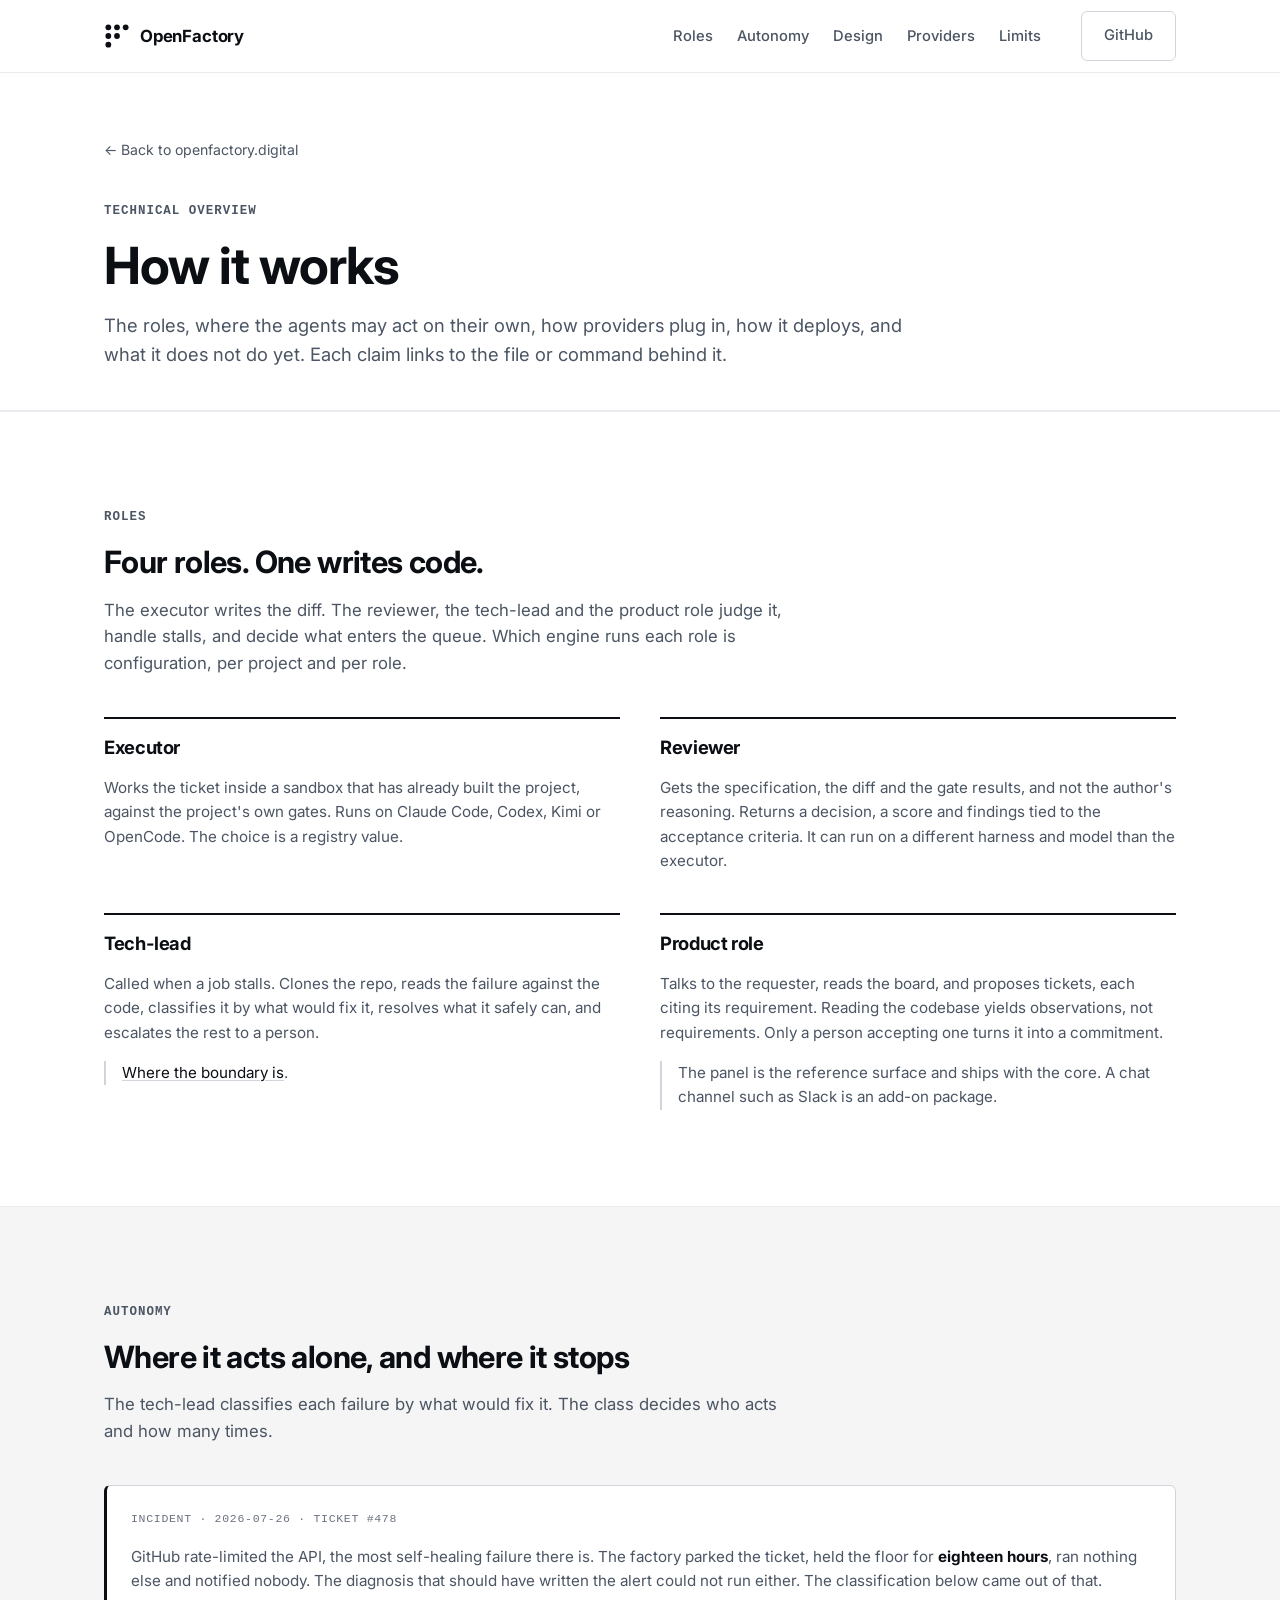
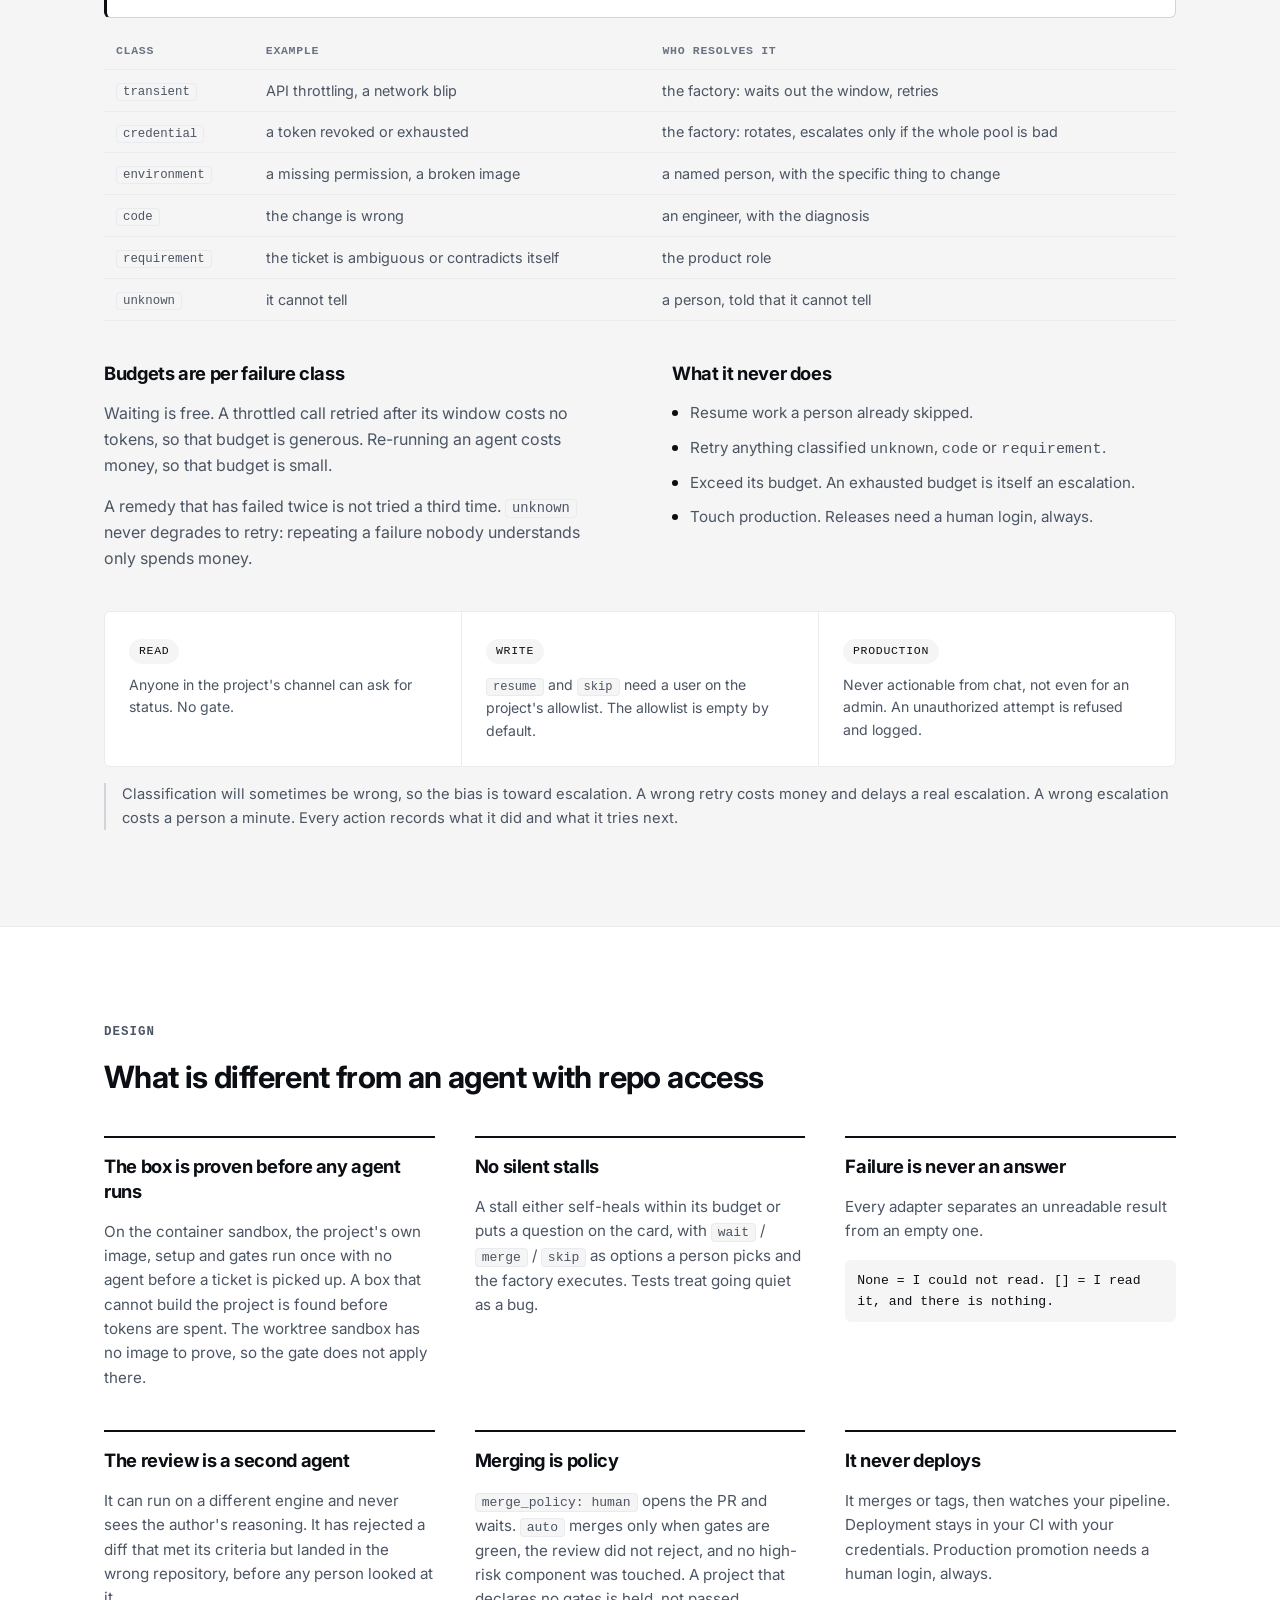
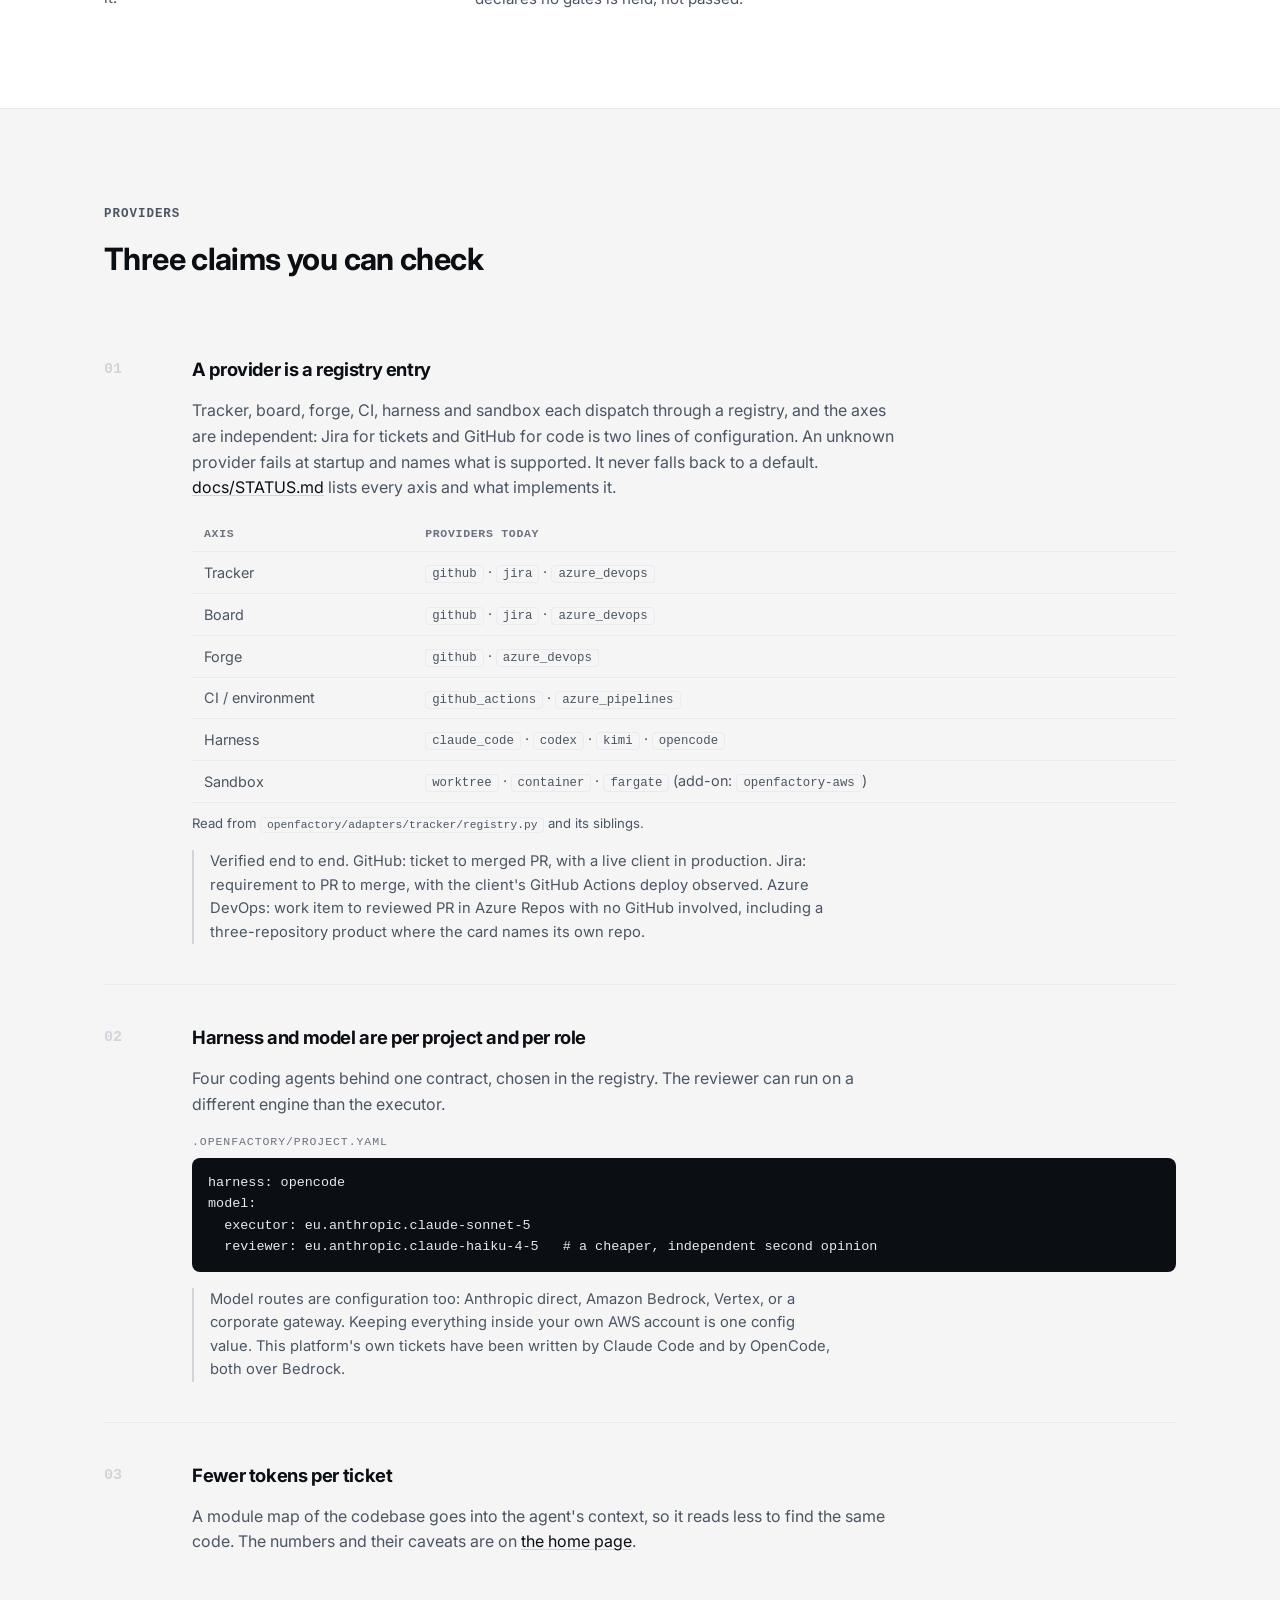
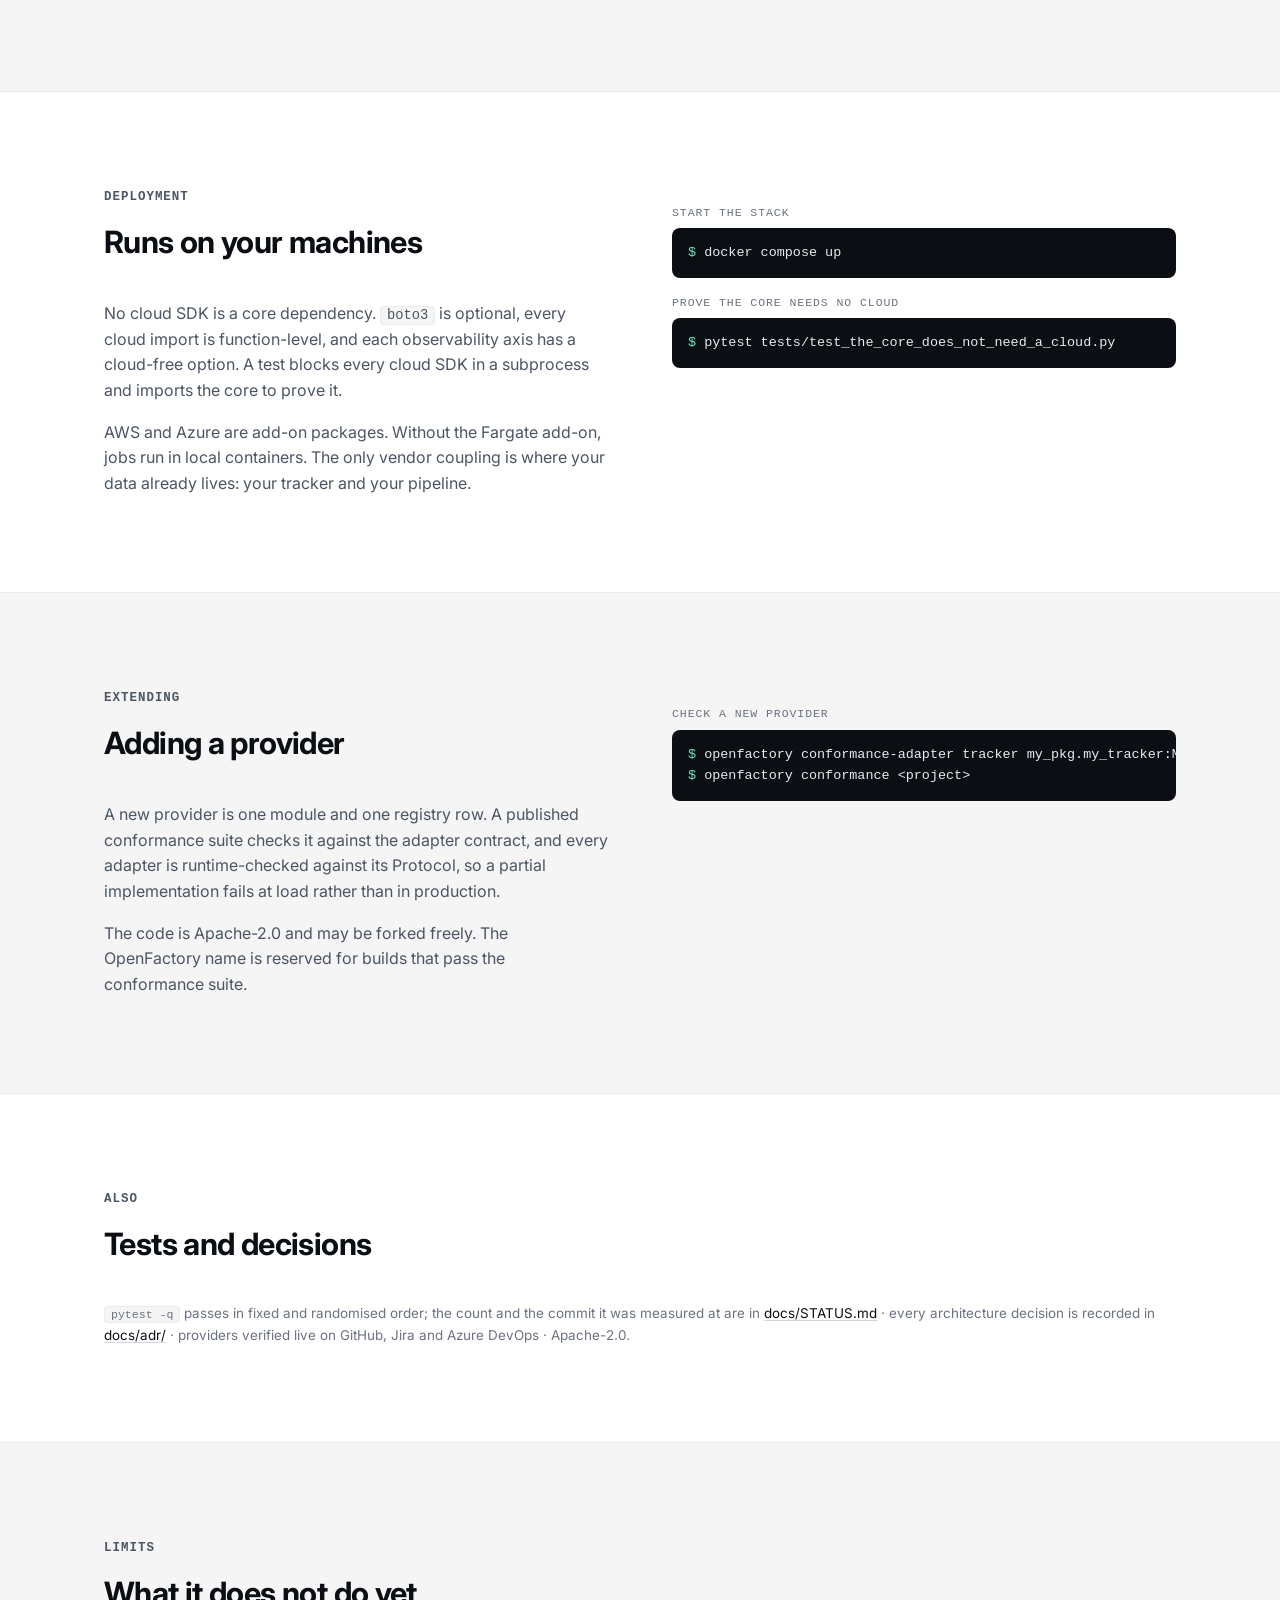
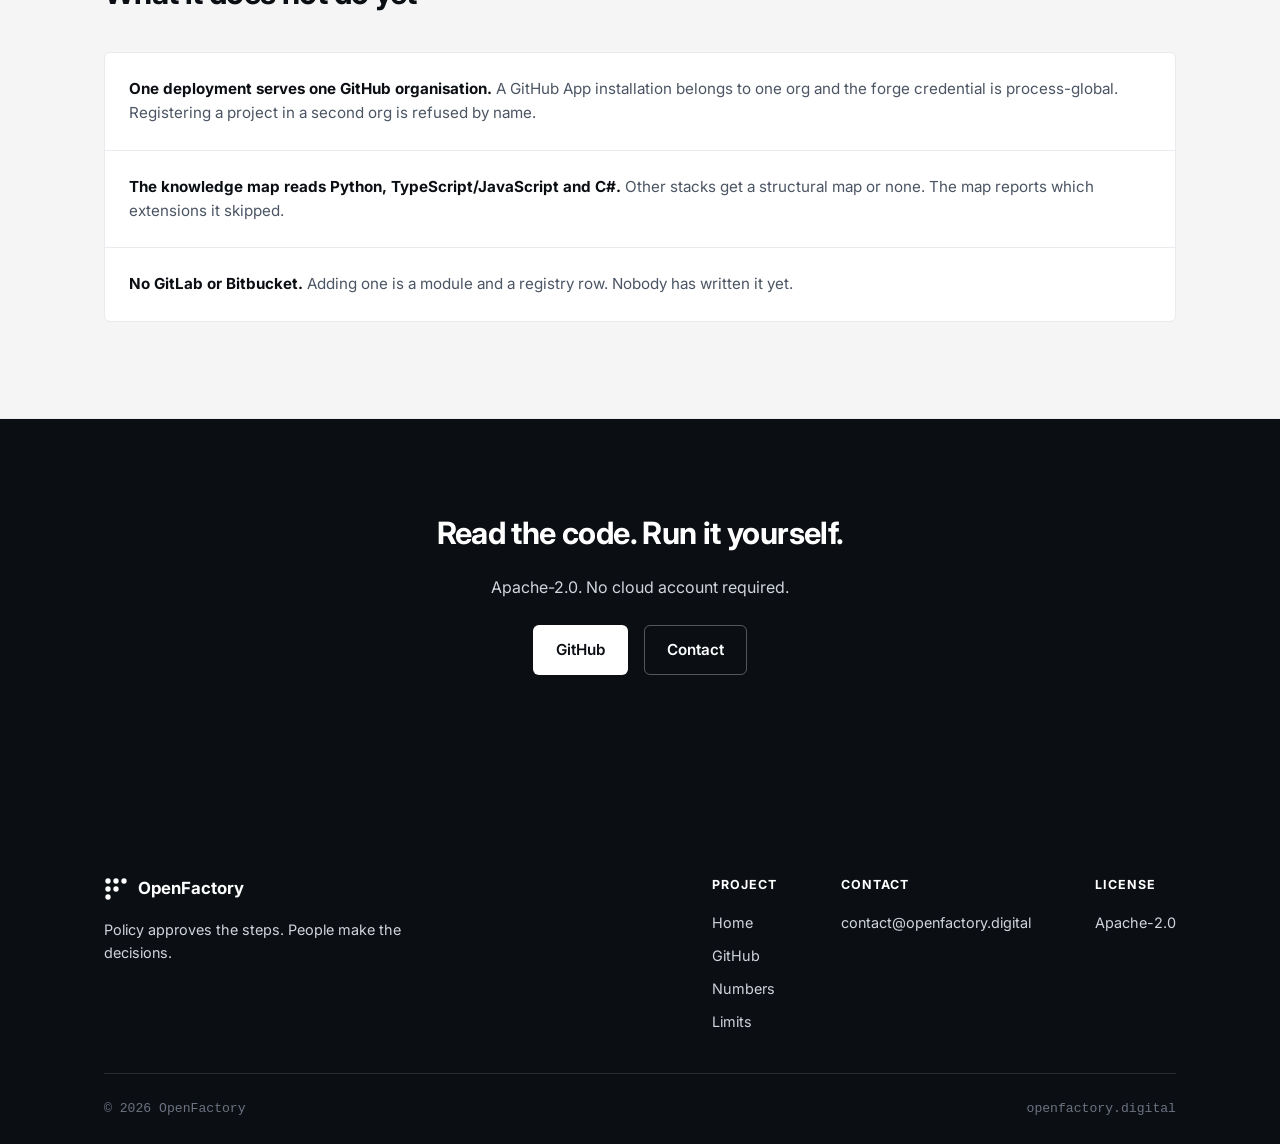
==== how-it-works.html @ 74fb3c4c "Cut the site copy to the point Both pages keep their structure, claims, sources and diagrams, and lo" ====
<!DOCTYPE html>
<html lang="en">
<head>
  <meta charset="UTF-8">
  <meta name="viewport" content="width=device-width, initial-scale=1.0">
  <title>How OpenFactory works</title>
  <meta name="description" content="The roles, where the agents may act on their own, how providers plug in, how it deploys, and what it does not do yet. Each claim links to the file or command behind it.">
  <meta name="theme-color" content="#0B0F14">

  <link rel="icon" type="image/png" sizes="32x32" href="/assets/favicons/favicon-32.png">
  <link rel="icon" type="image/png" sizes="16x16" href="/assets/favicons/favicon-16.png">
  <link rel="apple-touch-icon" href="/assets/favicons/app-icon-512.png">

  <meta property="og:type" content="website">
  <meta property="og:title" content="How OpenFactory works">
  <meta property="og:description" content="The roles, where the agents may act on their own, how providers plug in, how it deploys, and what it does not do yet.">
  <meta property="og:image" content="/assets/logos/logo-horizontal.png">
  <meta property="og:url" content="https://openfactory.digital/how-it-works.html">
  <meta name="twitter:card" content="summary_large_image">

  <link rel="preconnect" href="https://fonts.googleapis.com">
  <link rel="preconnect" href="https://fonts.gstatic.com" crossorigin>
  <link href="https://fonts.googleapis.com/css2?family=Inter:wght@400;500;600;700&display=swap" rel="stylesheet">

  <link rel="stylesheet" href="/assets/css/style.css">
</head>
<body>

  <header class="site-header">
    <div class="container">
      <a href="/index.html" class="brand">
        <img src="/assets/logos/icon.svg" alt="" width="26" height="26">
        <span>OpenFactory</span>
      </a>
      <button class="nav-toggle" id="navToggle" type="button" aria-label="Toggle menu" aria-expanded="false" aria-controls="siteNav">
        <span class="nav-toggle-bar"></span>
        <span class="nav-toggle-bar"></span>
        <span class="nav-toggle-bar"></span>
      </button>
      <nav class="site-nav" id="siteNav">
        <div class="nav-links">
          <ul>
            <li><a href="#roles">Roles</a></li>
            <li><a href="#autonomy">Autonomy</a></li>
            <li><a href="#different">Design</a></li>
            <li><a href="#proof">Providers</a></li>
            <li><a href="#limits">Limits</a></li>
          </ul>
        </div>
        <div class="nav-cta">
          <a class="btn btn-secondary" href="https://github.com/Open-Factory-Digital/openfactory-core" target="_blank" rel="noopener">
            GitHub
          </a>
        </div>
      </nav>
    </div>
  </header>

  <main id="top">

    <!-- ============ INTRO ============ -->
    <section class="tech-hero">
      <div class="container">
        <a href="/index.html" class="back-link">← Back to openfactory.digital</a>
        <span class="eyebrow">Technical overview</span>
        <h1>How it works</h1>
        <p class="lede">
          The roles, where the agents may act on their own, how providers plug in, how it
          deploys, and what it does not do yet. Each claim links to the file or command behind
          it.
        </p>
      </div>
    </section>

    <!-- ============ ROLES ============ -->
    <section id="roles">
      <div class="container">
        <div class="section-head">
          <span class="eyebrow">Roles</span>
          <h2>Four roles. One writes code.</h2>
          <p>
            The executor writes the diff. The reviewer, the tech-lead and the product role judge
            it, handle stalls, and decide what enters the queue. Which engine runs each role is
            configuration, per project and per role.
          </p>
        </div>

        <div class="roles-grid">
          <div class="role-card">
            <h3>Executor</h3>
            <p>
              Works the ticket inside a sandbox that has already built the project, against the
              project's own gates. Runs on Claude Code, Codex, Kimi or OpenCode. The choice is a
              registry value.
            </p>
          </div>

          <div class="role-card">
            <h3>Reviewer</h3>
            <p>
              Gets the specification, the diff and the gate results, and not the author's
              reasoning. Returns a decision, a score and findings tied to the acceptance
              criteria. It can run on a different harness and model than the executor.
            </p>
          </div>

          <div class="role-card">
            <h3>Tech-lead</h3>
            <p>
              Called when a job stalls. Clones the repo, reads the failure against the code,
              classifies it by what would fix it, resolves what it safely can, and escalates the
              rest to a person.
            </p>
            <p class="claim-note">
              <a href="#autonomy">Where the boundary is</a>.
            </p>
          </div>

          <div class="role-card">
            <h3>Product role</h3>
            <p>
              Talks to the requester, reads the board, and proposes tickets, each citing its
              requirement. Reading the codebase yields observations, not requirements. Only a
              person accepting one turns it into a commitment.
            </p>
            <!-- SOURCE (openfactory-core, public tree):
                 · adapters/channel/registry.py:21 — DEFAULT_KIND = "panel"
                 · adapters/channel/registry.py:41-43 — CHANNELS holds that one row
                 · docs/STATUS.md:85 — the panel is the reference surface (ADR-0038); Slack is
                   the openfactory-slack add-on
                 · docs/reference/product-role.md:4 — the panel surface at /product/<name> -->
            <p class="claim-note">
              The panel is the reference surface and ships with the core. A chat channel such as
              Slack is an add-on package.
            </p>
          </div>
        </div>
      </div>
    </section>

    <!-- ============ AUTONOMY ============ -->
    <section id="autonomy" class="section-muted">
      <div class="container">
        <div class="section-head">
          <span class="eyebrow">Autonomy</span>
          <h2>Where it acts alone, and where it stops</h2>
          <p>
            The tech-lead classifies each failure by what would fix it. The class decides who
            acts and how many times.
          </p>
        </div>

        <div class="incident-box">
          <span class="incident-tag">Incident · 2026-07-26 · ticket #478</span>
          <p>
            GitHub rate-limited the API, the most self-healing failure there is. The factory
            parked the ticket, held the floor for <strong>eighteen hours</strong>, ran nothing
            else and notified nobody. The diagnosis that should have written the alert could not
            run either. The classification below came out of that.
          </p>
        </div>

        <div class="table-scroll">
          <table class="autonomy-table">
            <thead><tr><th>Class</th><th>Example</th><th>Who resolves it</th></tr></thead>
            <tbody>
              <tr><td><code>transient</code></td><td>API throttling, a network blip</td><td>the factory: waits out the window, retries</td></tr>
              <tr><td><code>credential</code></td><td>a token revoked or exhausted</td><td>the factory: rotates, escalates only if the whole pool is bad</td></tr>
              <tr><td><code>environment</code></td><td>a missing permission, a broken image</td><td>a named person, with the specific thing to change</td></tr>
              <tr><td><code>code</code></td><td>the change is wrong</td><td>an engineer, with the diagnosis</td></tr>
              <tr><td><code>requirement</code></td><td>the ticket is ambiguous or contradicts itself</td><td>the product role</td></tr>
              <tr><td><code>unknown</code></td><td>it cannot tell</td><td>a person, told that it cannot tell</td></tr>
            </tbody>
          </table>
        </div>

        <div class="two-col autonomy-cols">
          <div>
            <h3>Budgets are per failure class</h3>
            <p>
              Waiting is free. A throttled call retried after its window costs no tokens, so
              that budget is generous. Re-running an agent costs money, so that budget is small.
            </p>
            <p>
              A remedy that has failed twice is not tried a third time. <code>unknown</code>
              never degrades to retry: repeating a failure nobody understands only spends money.
            </p>
          </div>
          <div>
            <h3>What it never does</h3>
            <ul class="never-list">
              <li>Resume work a person already skipped.</li>
              <li>Retry anything classified <code>unknown</code>, <code>code</code> or <code>requirement</code>.</li>
              <li>Exceed its budget. An exhausted budget is itself an escalation.</li>
              <li>Touch production. Releases need a human login, always.</li>
            </ul>
          </div>
        </div>

        <div class="auth-strip">
          <div class="auth-step">
            <span class="auth-step-tag">read</span>
            <p>Anyone in the project's channel can ask for status. No gate.</p>
          </div>
          <div class="auth-step">
            <span class="auth-step-tag">write</span>
            <p><code>resume</code> and <code>skip</code> need a user on the project's allowlist. The allowlist is empty by default.</p>
          </div>
          <div class="auth-step">
            <span class="auth-step-tag">production</span>
            <p>Never actionable from chat, not even for an admin. An unauthorized attempt is refused and logged.</p>
          </div>
        </div>

        <p class="claim-note">
          Classification will sometimes be wrong, so the bias is toward escalation. A wrong
          retry costs money and delays a real escalation. A wrong escalation costs a person a
          minute. Every action records what it did and what it tries next.
        </p>
      </div>
    </section>

    <!-- ============ DESIGN ============ -->
    <section id="different">
      <div class="container">
        <div class="section-head">
          <span class="eyebrow">Design</span>
          <h2>What is different from an agent with repo access</h2>
        </div>

        <div class="feature-grid">
          <div class="feature">
            <h3>The box is proven before any agent runs</h3>
            <!-- SOURCE: the pickup gate is container-only.
                 · openfactory/box_prove.py:999-1000 — gate_reason returns None when
                   box_traits(sandbox).honours_image is false
                 · openfactory/box_prove.py:980-983 — a worktree box has no image and no toolbox
                 · docs/STATUS.md:168 — `openfactory box prove` gates pickup on the container box -->
            <p>
              On the container sandbox, the project's own image, setup and gates run once with no
              agent before a ticket is picked up. A box that cannot build the project is found
              before tokens are spent. The worktree sandbox has no image to prove, so the gate
              does not apply there.
            </p>
          </div>

          <div class="feature">
            <h3>No silent stalls</h3>
            <p>
              A stall either self-heals within its budget or puts a question on the card, with
              <code>wait</code> / <code>merge</code> / <code>skip</code> as options a person picks
              and the factory executes. Tests treat going quiet as a bug.
            </p>
          </div>

          <div class="feature">
            <h3>Failure is never an answer</h3>
            <p>Every adapter separates an unreadable result from an empty one.</p>
            <span class="quote">None = I could not read. [] = I read it, and there is nothing.</span>
          </div>

          <div class="feature">
            <h3>The review is a second agent</h3>
            <p>
              It can run on a different engine and never sees the author's reasoning. It has
              rejected a diff that met its criteria but landed in the wrong repository, before
              any person looked at it.
            </p>
          </div>

          <div class="feature">
            <h3>Merging is policy</h3>
            <p>
              <code>merge_policy: human</code> opens the PR and waits. <code>auto</code> merges
              only when gates are green, the review did not reject, and no high-risk component
              was touched. A project that declares no gates is held, not passed.
            </p>
          </div>

          <div class="feature">
            <h3>It never deploys</h3>
            <p>
              It merges or tags, then watches your pipeline. Deployment stays in your CI with your
              credentials. Production promotion needs a human login, always.
            </p>
          </div>
        </div>
      </div>
    </section>

    <!-- ============ PROVIDERS: three checkable claims ============ -->
    <section id="proof" class="section-muted">
      <div class="container">
        <div class="section-head">
          <span class="eyebrow">Providers</span>
          <h2>Three claims you can check</h2>
        </div>

        <!-- No axis count is typed here. openfactory/plugins.py:63-69 (AXES) is the count today
             and docs/STATUS.md:77-87 publishes the table. Link, do not copy. -->
        <div class="claim">
          <span class="claim-index">01</span>
          <div>
            <h3>A provider is a registry entry</h3>
            <p>
              Tracker, board, forge, CI, harness and sandbox each dispatch through a registry, and
              the axes are independent: Jira for tickets and GitHub for code is two lines of
              configuration. An unknown provider fails at startup and names what is supported. It
              never falls back to a default.
              <a href="https://github.com/Open-Factory-Digital/openfactory-core/blob/main/docs/STATUS.md" target="_blank" rel="noopener">docs/STATUS.md</a>
              lists every axis and what implements it.
            </p>
            <div class="table-scroll">
              <table>
                <thead><tr><th>Axis</th><th>Providers today</th></tr></thead>
                <tbody>
                  <tr><td>Tracker</td><td><code>github</code> · <code>jira</code> · <code>azure_devops</code></td></tr>
                  <tr><td>Board</td><td><code>github</code> · <code>jira</code> · <code>azure_devops</code></td></tr>
                  <tr><td>Forge</td><td><code>github</code> · <code>azure_devops</code></td></tr>
                  <tr><td>CI / environment</td><td><code>github_actions</code> · <code>azure_pipelines</code></td></tr>
                  <tr><td>Harness</td><td><code>claude_code</code> · <code>codex</code> · <code>kimi</code> · <code>opencode</code></td></tr>
                  <!-- `fargate` is described by the core and run by an add-on:
                       · docs/STATUS.md:84
                       · openfactory/plugins.py:84 — SHIPS_IN maps box_runner.fargate to openfactory-aws
                       · adapters/sandbox/registry.py:45 -->
                  <tr><td>Sandbox</td><td><code>worktree</code> · <code>container</code> · <code>fargate</code> (add-on: <code>openfactory-aws</code>)</td></tr>
                </tbody>
              </table>
            </div>
            <p class="table-source">
              Read from <code>openfactory/adapters/tracker/registry.py</code> and its siblings.
            </p>
            <p class="claim-note">
              Verified end to end. GitHub: ticket to merged PR, with a live client in production.
              Jira: requirement to PR to merge, with the client's GitHub Actions deploy observed.
              Azure DevOps: work item to reviewed PR in Azure Repos with no GitHub involved,
              including a three-repository product where the card names its own repo.
            </p>
          </div>
        </div>

        <div class="claim">
          <span class="claim-index">02</span>
          <div>
            <h3>Harness and model are per project and per role</h3>
            <p>
              Four coding agents behind one contract, chosen in the registry. The reviewer can run
              on a different engine than the executor.
            </p>
            <div class="code-block">
              <span class="label">.openfactory/project.yaml</span>
              <pre>harness: opencode
model:
  executor: eu.anthropic.claude-sonnet-5
  reviewer: eu.anthropic.claude-haiku-4-5   # a cheaper, independent second opinion</pre>
            </div>
            <p class="claim-note">
              Model routes are configuration too: Anthropic direct, Amazon Bedrock, Vertex, or a
              corporate gateway. Keeping everything inside your own AWS account is one config
              value. This platform's own tickets have been written by Claude Code and by OpenCode,
              both over Bedrock.
            </p>
          </div>
        </div>

        <div class="claim">
          <span class="claim-index">03</span>
          <div>
            <h3>Fewer tokens per ticket</h3>
            <p>
              A module map of the codebase goes into the agent's context, so it reads less to find
              the same code. The numbers and their caveats are on
              <a href="/index.html#numbers">the home page</a>.
            </p>
          </div>
        </div>
      </div>
    </section>

    <!-- ============ DEPLOYMENT ============ -->
    <section id="runs-anywhere">
      <div class="container two-col">
        <div>
          <div class="section-head">
            <span class="eyebrow">Deployment</span>
            <h2>Runs on your machines</h2>
          </div>
          <p>
            No cloud SDK is a core dependency. <code>boto3</code> is optional, every cloud import
            is function-level, and each observability axis has a cloud-free option. A test blocks
            every cloud SDK in a subprocess and imports the core to prove it.
          </p>
          <p>
            AWS and Azure are add-on packages. Without the Fargate add-on, jobs run in local
            containers. The only vendor coupling is where your data already lives: your tracker
            and your pipeline.
          </p>
        </div>
        <div>
          <div class="code-block">
            <span class="label">Start the stack</span>
            <pre><span class="cmd">docker compose up</span></pre>
          </div>
          <div class="code-block">
            <span class="label">Prove the core needs no cloud</span>
            <pre><span class="cmd">pytest tests/test_the_core_does_not_need_a_cloud.py</span></pre>
          </div>
        </div>
      </div>
    </section>

    <!-- ============ EXTENDING ============ -->
    <section id="extending" class="section-muted">
      <div class="container two-col">
        <div>
          <div class="section-head">
            <span class="eyebrow">Extending</span>
            <h2>Adding a provider</h2>
          </div>
          <p>
            A new provider is one module and one registry row. A published conformance suite
            checks it against the adapter contract, and every adapter is runtime-checked against
            its Protocol, so a partial implementation fails at load rather than in production.
          </p>
          <p>
            The code is Apache-2.0 and may be forked freely. The OpenFactory name is reserved for
            builds that pass the conformance suite.
          </p>
        </div>
        <div>
          <div class="code-block">
            <span class="label">Check a new provider</span>
            <pre><span class="cmd">openfactory conformance-adapter tracker my_pkg.my_tracker:MyTracker</span>
<span class="cmd">openfactory conformance &lt;project&gt;</span></pre>
          </div>
        </div>
      </div>
    </section>

    <!-- ============ TESTS AND DECISIONS ============ -->
    <section id="receipts">
      <div class="container">
        <div class="section-head">
          <span class="eyebrow">Also</span>
          <h2>Tests and decisions</h2>
        </div>

        <!-- No number is typed here. The test count lives in docs/STATUS.md and the ADRs in
             docs/adr/. Link, do not copy. -->
        <p class="numbers-footnote">
          <code>pytest -q</code> passes in fixed and randomised order; the count and the commit it
          was measured at are in
          <a href="https://github.com/Open-Factory-Digital/openfactory-core/blob/main/docs/STATUS.md" target="_blank" rel="noopener">docs/STATUS.md</a> ·
          every architecture decision is recorded in
          <a href="https://github.com/Open-Factory-Digital/openfactory-core/tree/main/docs/adr" target="_blank" rel="noopener">docs/adr/</a> ·
          providers verified live on GitHub, Jira and Azure DevOps · Apache-2.0.
        </p>
      </div>
    </section>

    <!-- ============ LIMITS ============ -->
    <section id="limits" class="section-muted">
      <div class="container">
        <div class="section-head">
          <span class="eyebrow">Limits</span>
          <h2>What it does not do yet</h2>
        </div>
        <ul class="limits-list">
          <!-- SOURCE: docs/STATUS.md:151-160 — one deployment serves one GitHub organisation;
               the forge credential is process-global; `openfactory project add` refuses a
               project in a second organisation, naming both orgs. -->
          <li>
            <strong>One deployment serves one GitHub organisation.</strong>
            A GitHub App installation belongs to one org and the forge credential is
            process-global. Registering a project in a second org is refused by name.
          </li>
          <li>
            <strong>The knowledge map reads Python, TypeScript/JavaScript and C#.</strong>
            Other stacks get a structural map or none. The map reports which extensions it
            skipped.
          </li>
          <li>
            <strong>No GitLab or Bitbucket.</strong>
            Adding one is a module and a registry row. Nobody has written it yet.
          </li>
        </ul>
      </div>
    </section>

    <!-- ============ CTA ============ -->
    <section class="cta-band">
      <div class="container">
        <h2>Read the code. Run it yourself.</h2>
        <p>Apache-2.0. No cloud account required.</p>
        <div class="hero-actions">
          <a class="btn btn-primary" href="https://github.com/Open-Factory-Digital/openfactory-core" target="_blank" rel="noopener">
            GitHub
          </a>
          <a class="btn btn-secondary" href="mailto:contact@openfactory.digital">Contact</a>
        </div>
      </div>
    </section>

  </main>

  <footer class="site-footer">
    <div class="container">
      <div class="footer-grid">
        <div>
          <a href="/index.html" class="footer-brand">
            <img src="/assets/logos/icon-white.svg" alt="" width="24" height="24">
            <span>OpenFactory</span>
          </a>
          <p class="footer-tagline">
            Policy approves the steps. People make the decisions.
          </p>
        </div>
        <div class="footer-links">
          <div class="footer-col">
            <h4>Project</h4>
            <ul>
              <li><a href="/index.html">Home</a></li>
              <li><a href="https://github.com/Open-Factory-Digital/openfactory-core" target="_blank" rel="noopener">GitHub</a></li>
              <li><a href="/index.html#numbers">Numbers</a></li>
              <li><a href="#limits">Limits</a></li>
            </ul>
          </div>
          <div class="footer-col">
            <h4>Contact</h4>
            <ul>
              <li><a href="mailto:contact@openfactory.digital">contact@openfactory.digital</a></li>
            </ul>
          </div>
          <div class="footer-col">
            <h4>License</h4>
            <ul>
              <li>Apache-2.0</li>
            </ul>
          </div>
        </div>
      </div>
      <div class="footer-bottom">
        <span>© 2026 OpenFactory</span>
        <span>openfactory.digital</span>
      </div>
    </div>
  </footer>

  <script>
    (function () {
      var toggle = document.getElementById('navToggle');
      var nav = document.getElementById('siteNav');
      if (!toggle || !nav) return;

      function closeNav() {
        nav.classList.remove('is-open');
        toggle.setAttribute('aria-expanded', 'false');
      }

      toggle.addEventListener('click', function () {
        var isOpen = nav.classList.toggle('is-open');
        toggle.setAttribute('aria-expanded', isOpen ? 'true' : 'false');
      });

      nav.querySelectorAll('a').forEach(function (link) {
        link.addEventListener('click', closeNav);
      });

      window.addEventListener('resize', function () {
        if (window.innerWidth > 900) closeNav();
      });
    })();
  </script>
</body>
</html>
---- assets/css/style.css ----
/* OpenFactory — openfactory.digital
   Design system: near-black ink, white, three grays. Inter for text,
   a monospace stack for anything that is a literal command. No color
   beyond the brand's own — credibility here comes from precision, not decoration. */

:root {
  --ink: #0B0F14;
  --ink-soft: #1A2029;
  --white: #FFFFFF;
  --gray-100: #F5F5F5;
  --gray-200: #E9EBEE;
  --gray-300: #D1D5DB;
  --gray-500: #6B7280;
  --gray-600: #4B5563;

  --font-sans: "Inter", Arial, Helvetica, sans-serif;
  --font-mono: ui-monospace, "SF Mono", "Menlo", "Consolas", monospace;

  --max: 1120px;
  --space-1: 8px;
  --space-2: 16px;
  --space-3: 24px;
  --space-4: 40px;
  --space-5: 64px;
  --space-6: 96px;

  --radius: 6px;
}

* {
  box-sizing: border-box;
}

html {
  scroll-behavior: smooth;
}

body {
  margin: 0;
  font-family: var(--font-sans);
  color: var(--ink);
  background: var(--white);
  -webkit-font-smoothing: antialiased;
  text-rendering: optimizeLegibility;
  line-height: 1.6;
}

img {
  max-width: 100%;
  display: block;
}

a {
  color: inherit;
}

.container {
  max-width: var(--max);
  margin: 0 auto;
  padding: 0 var(--space-3);
}

/* ---------- Type scale ---------- */

h1, h2, h3, h4 {
  font-weight: 700;
  letter-spacing: -0.02em;
  margin: 0;
}

h1 { font-size: clamp(2.1rem, 4vw, 3.4rem); line-height: 1.12; }
h2 { font-size: clamp(1.5rem, 2.4vw, 2rem); line-height: 1.2; }
h3 { font-size: 1.15rem; line-height: 1.35; }

p {
  margin: 0;
}

.eyebrow {
  font-family: var(--font-mono);
  font-size: 0.78rem;
  font-weight: 600;
  letter-spacing: 0.08em;
  text-transform: uppercase;
  color: var(--gray-600);
}

.lede {
  font-size: 1.15rem;
  color: var(--gray-600);
  max-width: 62ch;
}

.lede p + p {
  margin-top: var(--space-2);
}

.section-head {
  max-width: 68ch;
  margin-bottom: var(--space-4);
}

.section-head .eyebrow {
  margin-bottom: var(--space-2);
  display: block;
}

.section-head p {
  margin-top: var(--space-2);
  color: var(--gray-600);
  font-size: 1.05rem;
}

/* ---------- Buttons ---------- */

.btn {
  display: inline-flex;
  align-items: center;
  gap: 8px;
  font-family: var(--font-sans);
  font-size: 0.95rem;
  font-weight: 600;
  text-decoration: none;
  padding: 12px 22px;
  border-radius: var(--radius);
  border: 1px solid transparent;
  transition: background-color 0.15s ease, border-color 0.15s ease, color 0.15s ease;
}

.btn-primary {
  background: var(--ink);
  color: var(--white);
}

.btn-primary:hover {
  background: var(--ink-soft);
}

.btn-secondary {
  background: transparent;
  color: var(--ink);
  border-color: var(--gray-300);
}

.btn-secondary:hover {
  border-color: var(--ink);
}

.btn svg { width: 16px; height: 16px; }

/* ---------- Header ---------- */

.site-header {
  position: sticky;
  top: 0;
  z-index: 20;
  background: rgba(255, 255, 255, 0.92);
  backdrop-filter: saturate(180%) blur(10px);
  border-bottom: 1px solid var(--gray-200);
}

.site-header .container {
  display: flex;
  align-items: center;
  justify-content: space-between;
  height: 72px;
}

.brand {
  display: flex;
  align-items: center;
  gap: 10px;
  text-decoration: none;
  font-weight: 700;
  font-size: 1.05rem;
  color: var(--ink);
  letter-spacing: -0.01em;
}

.brand img { width: 26px; height: 26px; }

.site-nav {
  display: flex;
  align-items: center;
  gap: var(--space-4);
}

.site-nav ul {
  list-style: none;
  display: flex;
  gap: var(--space-3);
  margin: 0;
  padding: 0;
}

.site-nav a {
  text-decoration: none;
  font-size: 0.92rem;
  font-weight: 500;
  color: var(--gray-600);
  transition: color 0.15s ease;
}

.site-nav a:hover {
  color: var(--ink);
}

.nav-links {
  display: flex;
}

.nav-cta {
  display: flex;
}

.nav-toggle {
  display: none;
  flex-direction: column;
  justify-content: center;
  align-items: center;
  gap: 5px;
  width: 36px;
  height: 36px;
  padding: 0;
  border: none;
  background: transparent;
  cursor: pointer;
}

.nav-toggle-bar {
  display: block;
  width: 20px;
  height: 2px;
  border-radius: 1px;
  background: var(--ink);
  transition: transform 0.2s ease, opacity 0.2s ease;
}

.nav-toggle[aria-expanded="true"] .nav-toggle-bar:nth-child(1) {
  transform: translateY(7px) rotate(45deg);
}

.nav-toggle[aria-expanded="true"] .nav-toggle-bar:nth-child(2) {
  opacity: 0;
}

.nav-toggle[aria-expanded="true"] .nav-toggle-bar:nth-child(3) {
  transform: translateY(-7px) rotate(-45deg);
}

/* ---------- Hero ---------- */

.hero {
  position: relative;
  padding: var(--space-6) 0 var(--space-5);
  overflow: hidden;
  border-bottom: 1px solid var(--gray-200);
}

.hero::before {
  content: "";
  position: absolute;
  top: -60px;
  right: -60px;
  width: 420px;
  height: 420px;
  background-image: radial-gradient(var(--gray-300) 1.6px, transparent 1.6px);
  background-size: 24px 24px;
  opacity: 0.55;
  -webkit-mask-image: radial-gradient(circle, black, transparent 72%);
  mask-image: radial-gradient(circle, black, transparent 72%);
}

.hero .container {
  position: relative;
}

.hero-grid {
  display: grid;
  grid-template-columns: 1.1fr 0.9fr;
  gap: var(--space-5);
  align-items: center;
}

.hero-copy .eyebrow {
  margin-bottom: var(--space-2);
}

.hero-copy h1 {
  margin-bottom: var(--space-3);
}

.hero-copy .lede {
  margin-bottom: var(--space-4);
}

.hero-actions {
  display: flex;
  gap: var(--space-2);
  flex-wrap: wrap;
  margin-bottom: var(--space-4);
}

.hero-badges {
  display: flex;
  gap: var(--space-3);
  flex-wrap: wrap;
}

.badge {
  font-family: var(--font-mono);
  font-size: 0.78rem;
  color: var(--gray-600);
  border: 1px solid var(--gray-300);
  border-radius: 999px;
  padding: 5px 12px;
}

/* A badge that is a link, not a claim. A test count typed here would be a number with a second
   home; docs/STATUS.md is its only one, so the badge points at it instead of repeating it. */
a.badge {
  text-decoration: none;
  transition: border-color 0.15s ease, color 0.15s ease;
}

a.badge:hover {
  border-color: var(--gray-500);
  color: var(--ink);
}

/* ---------- Terminal / code blocks ---------- */

.terminal {
  background: var(--ink);
  color: #E7EAEE;
  border-radius: 10px;
  padding: var(--space-3);
  font-family: var(--font-mono);
  font-size: 0.86rem;
  overflow-x: auto;
  box-shadow: 0 20px 50px -20px rgba(11, 15, 20, 0.45);
}

.terminal .label {
  display: block;
  color: #8A93A3;
  font-size: 0.72rem;
  text-transform: uppercase;
  letter-spacing: 0.08em;
  margin-bottom: var(--space-1);
}

.terminal pre {
  margin: 0;
  white-space: pre-wrap;
  word-break: break-word;
}

/* The prompt is decoration and must never land in the clipboard: these blocks carry the install
   one-liner, and a pasted "$ curl …" is a command that fails. Generated content is copied by
   some engines (Chromium has done so for years) and excluded by others; `user-select: none` is
   what makes the answer the same everywhere. */
.terminal .cmd::before {
  content: "$ ";
  color: #6EE7B7;
  user-select: none;
  -webkit-user-select: none;
}

.terminal .out {
  color: #8A93A3;
}

.code-block {
  margin: var(--space-2) 0 0;
}

.code-block .label {
  font-family: var(--font-mono);
  font-size: 0.72rem;
  text-transform: uppercase;
  letter-spacing: 0.08em;
  color: var(--gray-500);
  margin-bottom: 6px;
  display: block;
}

.code-block pre {
  background: var(--ink);
  color: #E7EAEE;
  border-radius: 8px;
  padding: 14px 16px;
  font-family: var(--font-mono);
  font-size: 0.84rem;
  overflow-x: auto;
  margin: 0;
}

.code-block pre .cmd::before {
  content: "$ ";
  color: #6EE7B7;
  user-select: none;
  -webkit-user-select: none;
}

/* ---------- Sections ---------- */

section {
  padding: var(--space-6) 0;
}

section + section {
  border-top: 1px solid var(--gray-200);
}

.section-muted {
  background: var(--gray-100);
}

/* The header is sticky and 72px tall, so a bare `#install` jump parks the heading underneath it.
   openfactory.digital/#install is a link people paste; it has to land on something readable. */
section[id] {
  scroll-margin-top: 88px;
}

/* ---------- Install block ---------- */

.install-table a {
  color: var(--ink);
  text-decoration: underline;
  text-decoration-color: var(--gray-300);
  text-underline-offset: 2px;
}

.install-table td:first-child {
  white-space: nowrap;
  color: var(--gray-600);
}

/* The "read it first" command is one long token; it breaks visually so the row fits, and a soft
   break puts no character in the clipboard — what is copied is still one line. */
.install-table td code {
  overflow-wrap: anywhere;
}

/* Carried word for word from the core README. Set apart the way the README sets them apart,
   because a reader who finds these on Hacker News first should find them here first too. */
.install-note {
  max-width: 78ch;
  margin: var(--space-3) 0 0;
  padding-left: var(--space-2);
  border-left: 2px solid var(--gray-300);
  color: var(--gray-600);
  font-size: 0.95rem;
}

.install-after {
  max-width: 78ch;
  margin-top: var(--space-3);
  font-size: 0.9rem;
  color: var(--gray-600);
}

#install .code-block {
  margin-top: var(--space-3);
}

/* The one-liner is 53 characters and a 320px phone gives a code block 272px of room: left to the
   default `.code-block` rules it would sit in a sideways scroller, i.e. the most important string
   on the page half-hidden on the device most likely to meet it first. Wrapping is what `.terminal
   pre` already does. A soft wrap puts no character into the selection, so the command still
   copies as one line — measured, not assumed. */
#install .code-block pre,
.cta-band .code-block pre {
  white-space: pre-wrap;
  overflow-wrap: anywhere;
}

/* ---------- Technical page intro (how-it-works.html) ---------- */

.tech-hero {
  padding: var(--space-5) 0 var(--space-4);
  border-bottom: 1px solid var(--gray-200);
}

.back-link {
  display: inline-block;
  margin-bottom: var(--space-3);
  font-size: 0.88rem;
  color: var(--gray-600);
  text-decoration: none;
}

.back-link:hover {
  color: var(--ink);
}

.tech-hero .eyebrow {
  display: block;
  margin-top: var(--space-2);
  margin-bottom: var(--space-2);
}

.tech-hero h1 {
  margin-bottom: var(--space-2);
}

.tech-hero .lede {
  max-width: 68ch;
}

/* ---------- Autonomy: the tech-lead's risk boundary ---------- */

.incident-box {
  background: var(--white);
  border: 1px solid var(--gray-300);
  border-left: 3px solid var(--ink);
  border-radius: 6px;
  padding: var(--space-3);
}

.incident-tag {
  display: block;
  font-family: var(--font-mono);
  font-size: 0.72rem;
  text-transform: uppercase;
  letter-spacing: 0.06em;
  color: var(--gray-500);
  margin-bottom: var(--space-2);
}

.incident-box p {
  color: var(--gray-600);
  font-size: 0.95rem;
}

.incident-box p + p {
  margin-top: var(--space-2);
}

.incident-box strong {
  color: var(--ink);
}

.autonomy-table td:first-child {
  white-space: nowrap;
}

.autonomy-cols {
  margin-top: var(--space-4);
}

.autonomy-cols h3 {
  margin-bottom: var(--space-2);
}

.never-list {
  list-style: none;
  margin: 0;
  padding: 0;
  display: grid;
  gap: 10px;
}

.never-list li {
  position: relative;
  padding-left: 18px;
  color: var(--gray-600);
  font-size: 0.95rem;
}

.never-list li::before {
  content: "";
  position: absolute;
  left: 0;
  top: 9px;
  width: 6px;
  height: 6px;
  border-radius: 50%;
  background: var(--ink);
}

.auth-strip {
  display: grid;
  grid-template-columns: repeat(3, 1fr);
  gap: 1px;
  background: var(--gray-200);
  border: 1px solid var(--gray-200);
  border-radius: var(--radius);
  overflow: hidden;
  margin-top: var(--space-4);
}

.auth-step {
  background: var(--white);
  padding: var(--space-3);
}

.auth-step-tag {
  display: inline-block;
  font-family: var(--font-mono);
  font-size: 0.72rem;
  text-transform: uppercase;
  letter-spacing: 0.06em;
  color: var(--ink);
  background: var(--gray-100);
  border-radius: 999px;
  padding: 3px 10px;
  margin-bottom: 10px;
}

.auth-step p {
  color: var(--gray-600);
  font-size: 0.88rem;
}

/* ---------- Product media (video + screenshots) ---------- */

.media-video {
  position: relative;
  width: 100%;
  aspect-ratio: 16 / 9;
  border-radius: 10px;
  background: var(--ink);
  border: 1px solid var(--gray-300);
  display: flex;
  align-items: center;
  justify-content: center;
  overflow: hidden;
}

.media-video.placeholder {
  background:
    radial-gradient(var(--ink-soft) 1.6px, transparent 1.6px) 0 0 / 22px 22px,
    var(--ink);
}

.media-video video,
.media-video img {
  width: 100%;
  height: 100%;
  object-fit: cover;
  display: block;
}

.media-video .media-video-static {
  display: none;
}

.placeholder-inner {
  display: flex;
  flex-direction: column;
  align-items: center;
  gap: var(--space-2);
  color: var(--gray-300);
  text-align: center;
  padding: var(--space-3);
}

.play-badge {
  width: 56px;
  height: 56px;
  border-radius: 50%;
  border: 1px solid rgba(255,255,255,0.35);
  display: flex;
  align-items: center;
  justify-content: center;
}

.play-badge svg {
  width: 18px;
  height: 18px;
  fill: var(--white);
  margin-left: 2px;
}

.placeholder-inner .placeholder-title {
  font-weight: 600;
  color: var(--white);
  font-size: 0.98rem;
}

.placeholder-inner .placeholder-note {
  font-family: var(--font-mono);
  font-size: 0.78rem;
  color: var(--gray-500);
}

.screenshot-grid {
  display: grid;
  grid-template-columns: repeat(3, 1fr);
  gap: var(--space-2);
  margin-top: var(--space-2);
}

.screenshot-placeholder {
  aspect-ratio: 4 / 3;
  border-radius: 8px;
  border: 1px dashed var(--gray-300);
  background: var(--gray-100);
  display: flex;
  align-items: center;
  justify-content: center;
  overflow: hidden;
}

.screenshot-placeholder img {
  width: 100%;
  height: 100%;
  object-fit: cover;
}

.screenshot-placeholder .placeholder-label {
  text-align: center;
  padding: var(--space-2);
  font-size: 0.82rem;
  color: var(--gray-500);
}

.screenshot-placeholder .placeholder-label strong {
  display: block;
  color: var(--gray-600);
  font-size: 0.86rem;
  margin-bottom: 4px;
}

/* ---------- Integrations: hub-and-spoke SVG diagram ---------- */

.diagram-scroll {
  overflow-x: auto;
  padding-bottom: 4px;
}

.diagram-figure {
  margin: 0;
}

.diagram-figure svg {
  display: block;
}

/* Two-panel comparison: side by side on desktop, stacked on narrow screens. */

.compare-grid {
  display: grid;
  grid-template-columns: 1fr 1fr;
  gap: var(--space-4);
  align-items: start;
}

.compare-panel {
  min-width: 0;
}

.compare-panel svg {
  display: block;
  width: 100%;
  height: auto;
  max-width: 460px;
}

.compare-caption {
  margin-top: var(--space-3);
  font-size: 0.88rem;
  color: var(--gray-600);
  max-width: 68ch;
}

.dev-footnote {
  margin-top: var(--space-4);
  font-size: 0.9rem;
  color: var(--gray-600);
}

.dev-footnote a {
  color: var(--ink);
  text-decoration: underline;
  text-decoration-color: var(--gray-300);
  text-underline-offset: 2px;
}

.diagram-figure figcaption {
  margin-top: var(--space-2);
  font-size: 0.88rem;
  color: var(--gray-600);
  max-width: 68ch;
}

.diagram-figure figcaption em {
  color: var(--ink);
  font-style: normal;
  font-weight: 600;
}

.dg-box {
  fill: var(--white);
  stroke: var(--gray-300);
  stroke-width: 1;
}

.dg-box-hub {
  stroke: var(--ink);
  stroke-width: 1.5;
}

.dg-eyebrow {
  fill: var(--gray-500);
  font-family: var(--font-mono);
  font-size: 10.5px;
  letter-spacing: 0.04em;
}

.dg-hr {
  stroke: var(--gray-200);
  stroke-width: 1;
}

.dg-icon {
  fill: var(--ink);
}

.dg-row-label {
  fill: var(--gray-600);
  font-family: var(--font-sans);
  font-size: 13px;
}

.dg-hub-title {
  fill: var(--ink);
  font-family: var(--font-sans);
  font-size: 17px;
  font-weight: 700;
  letter-spacing: -0.01em;
}

.dg-hub-sub {
  fill: var(--gray-500);
  font-family: var(--font-sans);
  font-size: 11px;
}

.dg-pill {
  fill: var(--gray-100);
  stroke: var(--gray-200);
  stroke-width: 1;
}

.dg-pill-human {
  fill: var(--ink);
  stroke: var(--ink);
}

.dg-pill-text.dg-pill-human-text {
  fill: var(--white);
  font-weight: 600;
}

.dg-pill-text {
  fill: var(--gray-600);
  font-family: var(--font-sans);
  font-size: 10.5px;
  font-weight: 500;
}

.dg-line {
  stroke: var(--gray-500);
  stroke-width: 1.5;
  fill: none;
}

.dg-line-observe {
  stroke: var(--gray-500);
  stroke-width: 1.5;
  stroke-dasharray: 5 4;
  fill: none;
}

.dg-line-label {
  fill: var(--gray-600);
  font-family: var(--font-sans);
  font-size: 10.5px;
}

.dg-arrowhead {
  fill: var(--gray-500);
}

/* Capacity diagram: isolated lanes vs one shared line */

.dg-lane {
  stroke-dasharray: 5 4;
}

.dg-tether {
  stroke: var(--gray-500);
  stroke-width: 1.5;
  stroke-dasharray: 3 3;
  fill: none;
}

.dg-foot {
  fill: var(--ink);
  font-family: var(--font-sans);
  font-size: 13px;
  font-weight: 600;
}

.dg-foot-sub {
  fill: var(--gray-500);
  font-family: var(--font-sans);
  font-size: 11.5px;
}

.pipeline-branches {
  display: grid;
  grid-template-columns: repeat(2, 1fr);
  gap: var(--space-3);
  margin-top: var(--space-3);
}

.branch-card {
  background: var(--white);
  border: 1px solid var(--gray-200);
  border-radius: 8px;
  padding: var(--space-3);
}

.branch-tag {
  display: block;
  font-family: var(--font-mono);
  font-size: 0.72rem;
  text-transform: uppercase;
  letter-spacing: 0.06em;
  color: var(--gray-500);
  margin-bottom: 6px;
}

.branch-card h3 {
  margin-bottom: 6px;
}

.branch-card p {
  color: var(--gray-600);
  font-size: 0.92rem;
}

.branch-card a {
  color: var(--ink);
  text-decoration: underline;
  text-decoration-color: var(--gray-300);
  text-underline-offset: 2px;
}

/* ---------- Roles ---------- */

.roles-grid {
  display: grid;
  grid-template-columns: repeat(2, 1fr);
  gap: var(--space-4);
}

.role-card {
  border-top: 2px solid var(--ink);
  padding-top: var(--space-2);
  min-width: 0;
}

.role-card h3 {
  margin-bottom: var(--space-2);
}

.role-card p {
  color: var(--gray-600);
  font-size: 0.95rem;
}

/* ---------- Token efficiency: without/with comparison ---------- */

.token-compare {
  background: var(--gray-100);
  border: 1px solid var(--gray-200);
  border-radius: 10px;
  padding: var(--space-3) var(--space-3) var(--space-2);
  margin: var(--space-3) 0;
}

.token-compare-legend {
  display: flex;
  gap: var(--space-3);
  margin-bottom: var(--space-3);
  font-size: 0.8rem;
  color: var(--gray-600);
}

.legend-item {
  display: flex;
  align-items: center;
  gap: 6px;
}

.legend-swatch {
  width: 10px;
  height: 10px;
  border-radius: 2px;
  display: inline-block;
}

.legend-without {
  background: var(--gray-300);
}

.legend-with {
  background: var(--ink);
}

.token-metric {
  margin-bottom: var(--space-3);
}

.token-metric-head {
  display: flex;
  justify-content: space-between;
  align-items: baseline;
  margin-bottom: 8px;
}

.token-metric-name {
  font-weight: 600;
  font-size: 0.92rem;
  color: var(--ink);
}

.token-delta {
  font-family: var(--font-mono);
  font-weight: 700;
  font-size: 0.88rem;
  color: var(--ink);
  background: var(--white);
  border: 1px solid var(--gray-300);
  border-radius: 999px;
  padding: 2px 10px;
}

/* The measure that did not move. Muted rather than red: +1.1% on wall-clock is a NULL result, not
   a regression, and colouring it as a failure would overstate it in the opposite direction from
   the one this block exists to correct. */
.token-delta-null {
  color: var(--gray-500);
  background: var(--gray-100);
  border-color: var(--gray-200);
  font-weight: 600;
}

.token-bar-row {
  display: flex;
  align-items: center;
  gap: 10px;
  margin-bottom: 5px;
}

.token-bar-track {
  flex: 1;
  height: 10px;
  background: var(--white);
  border-radius: 5px;
  border: 1px solid var(--gray-200);
  overflow: hidden;
}

.token-bar-fill {
  height: 100%;
  border-radius: 5px;
}

.fill-without {
  background: var(--gray-300);
}

.fill-with {
  background: var(--ink);
}

/* 54px fitted "20.5" and "$0.52". The measured medians are wider — "75,175" and "3,309 s" — and a
   value column that wraps turns a bar chart into a ragged list. */
.token-bar-value {
  font-family: var(--font-mono);
  font-size: 0.82rem;
  color: var(--gray-600);
  width: 64px;
  text-align: right;
  flex-shrink: 0;
  white-space: nowrap;
}

/* The null result reads as prose, not as a caveat — it is a finding, and it sits above the
   sample-size line rather than inside it. */
.token-compare-null {
  margin: var(--space-3) 0 0;
  font-size: 0.9rem;
  color: var(--gray-600);
  max-width: 68ch;
}

.token-compare-caveat {
  margin-top: var(--space-1);
  font-size: 0.84rem;
  color: var(--gray-500);
}

.token-compare-caveat a {
  color: var(--ink);
  text-decoration: underline;
  text-decoration-color: var(--gray-300);
  text-underline-offset: 2px;
}

/* ---------- Claim blocks (proof section) ---------- */

.claim {
  display: grid;
  grid-template-columns: 64px 1fr;
  gap: var(--space-3);
  padding: var(--space-4) 0;
}

.claim > div,
.hero-grid > *,
.two-col > * {
  min-width: 0;
}

.claim + .claim {
  border-top: 1px solid var(--gray-200);
}

.claim-index {
  font-family: var(--font-mono);
  font-size: 0.95rem;
  color: var(--gray-300);
  font-weight: 700;
}

.claim h3 {
  margin-bottom: var(--space-2);
}

.claim p {
  color: var(--gray-600);
  max-width: 72ch;
}

.claim p + p {
  margin-top: var(--space-2);
}

.claim-note {
  margin-top: var(--space-2);
  font-size: 0.92rem;
  color: var(--gray-600);
  border-left: 2px solid var(--gray-300);
  padding-left: var(--space-2);
}

.claim-note strong {
  color: var(--ink);
}

/* The axis paragraph links out to docs/STATUS.md instead of typing a count; without this the
   link inherits `a { color: inherit }` and reads as plain body text. */
.claim > div > p a {
  color: var(--ink);
  text-decoration: underline;
  text-decoration-color: var(--gray-300);
  text-underline-offset: 2px;
}

.claim-note a {
  color: var(--ink);
  text-decoration: underline;
  text-decoration-color: var(--gray-300);
  text-underline-offset: 2px;
}

#numbers .claim-note {
  margin-top: var(--space-3);
}

.numbers-footnote {
  margin-top: var(--space-3);
  font-size: 0.84rem;
  color: var(--gray-500);
}

.numbers-footnote a {
  color: var(--ink);
  text-decoration: underline;
  text-decoration-color: var(--gray-300);
  text-underline-offset: 2px;
}

.numbers-footnote code {
  font-family: var(--font-mono);
  font-size: 0.86em;
  background: var(--gray-100);
  border: 1px solid var(--gray-200);
  border-radius: 4px;
  padding: 1px 6px;
}

.table-source {
  margin-top: 10px;
  font-size: 0.82rem;
  color: var(--gray-500);
}

.table-source code {
  font-family: var(--font-mono);
  font-size: 0.86em;
  background: var(--gray-100);
  border: 1px solid var(--gray-200);
  border-radius: 4px;
  padding: 1px 6px;
}

.table-scroll {
  overflow-x: auto;
  margin-top: var(--space-2);
}

table {
  border-collapse: collapse;
  width: 100%;
  min-width: 480px;
  font-size: 0.9rem;
}

th, td {
  text-align: left;
  padding: 8px 12px;
  border-bottom: 1px solid var(--gray-200);
}

th {
  font-family: var(--font-mono);
  font-size: 0.72rem;
  text-transform: uppercase;
  letter-spacing: 0.06em;
  color: var(--gray-500);
  font-weight: 600;
}

td {
  color: var(--gray-600);
}

td code, p code {
  font-family: var(--font-mono);
  font-size: 0.86em;
  background: var(--gray-100);
  border: 1px solid var(--gray-200);
  border-radius: 4px;
  padding: 1px 6px;
}

/* ---------- Feature grid (what makes it different) ---------- */

.feature-grid {
  display: grid;
  grid-template-columns: repeat(3, 1fr);
  gap: var(--space-4);
}

.feature {
  border-top: 2px solid var(--ink);
  padding-top: var(--space-2);
}

.feature h3 {
  margin-bottom: var(--space-2);
}

.feature p {
  color: var(--gray-600);
  font-size: 0.95rem;
}

.feature .quote {
  display: block;
  margin-top: var(--space-2);
  font-family: var(--font-mono);
  font-size: 0.82rem;
  color: var(--ink);
  background: var(--gray-100);
  border-radius: 6px;
  padding: 10px 12px;
}

/* ---------- Numbers ---------- */

.stat-grid {
  display: grid;
  grid-template-columns: repeat(3, 1fr);
  gap: 1px;
  background: var(--gray-200);
  border: 1px solid var(--gray-200);
  border-radius: var(--radius);
  overflow: hidden;
}

.stat {
  background: var(--white);
  padding: var(--space-3);
}

.stat .value {
  font-family: var(--font-mono);
  font-size: 1.9rem;
  font-weight: 700;
  letter-spacing: -0.02em;
}

.stat .label {
  margin-top: 4px;
  font-size: 0.85rem;
  color: var(--gray-600);
}

/* ---------- Limits ---------- */

.limits-intro {
  max-width: 72ch;
  color: var(--gray-600);
  margin-bottom: var(--space-3);
}

.limits-list {
  list-style: none;
  margin: 0;
  padding: 0;
  display: grid;
  gap: 1px;
  background: var(--gray-200);
  border: 1px solid var(--gray-200);
  border-radius: var(--radius);
  overflow: hidden;
}

.limits-list li {
  background: var(--white);
  padding: var(--space-3);
  color: var(--gray-600);
  font-size: 0.95rem;
}

.limits-list strong {
  color: var(--ink);
}

/* ---------- Extending ---------- */

.two-col {
  display: grid;
  grid-template-columns: 1fr 1fr;
  gap: var(--space-5);
  align-items: start;
}

.two-col p {
  color: var(--gray-600);
}

.two-col p + p {
  margin-top: var(--space-2);
}

/* ---------- CTA band ---------- */

.cta-band {
  background: var(--ink);
  color: var(--white);
}

.cta-band .container {
  text-align: center;
  display: flex;
  flex-direction: column;
  align-items: center;
  gap: var(--space-3);
}

.cta-band h2 {
  color: var(--white);
}

.cta-band p {
  color: var(--gray-300);
  max-width: 56ch;
}

.cta-band .btn-secondary {
  border-color: rgba(255,255,255,0.3);
  color: var(--white);
}

.cta-band .btn-secondary:hover {
  border-color: var(--white);
}

.cta-band .btn-primary {
  background: var(--white);
  color: var(--ink);
}

.cta-band .btn-primary:hover {
  background: var(--gray-100);
}

/* `.container` here is a centred flex column, so a flex item sizes to its content — an unbounded
   `pre` would push the page wider than the viewport. The width cap is what keeps the one-liner
   scrolling inside its own box instead of scrolling the document. The band is already ink, so the
   block lifts one step rather than disappearing into it. */
.cta-band .code-block {
  width: 100%;
  max-width: 640px;
  margin-top: 0;
}

.cta-band .code-block pre {
  background: var(--ink-soft);
  border: 1px solid rgba(255, 255, 255, 0.14);
  text-align: left;
}

.cta-band .code-block .label {
  color: var(--gray-500);
}

/* ---------- Footer ---------- */

.site-footer {
  background: var(--ink);
  color: var(--gray-300);
  padding: var(--space-5) 0 var(--space-4);
}

.footer-grid {
  display: flex;
  justify-content: space-between;
  gap: var(--space-4);
  flex-wrap: wrap;
  padding-bottom: var(--space-4);
  border-bottom: 1px solid rgba(255,255,255,0.12);
}

.footer-brand {
  display: flex;
  align-items: center;
  gap: 10px;
  color: var(--white);
  font-weight: 700;
  text-decoration: none;
  font-size: 1.05rem;
}

.footer-brand img { width: 24px; height: 24px; }

.footer-tagline {
  margin-top: var(--space-2);
  max-width: 40ch;
  font-size: 0.9rem;
  color: var(--gray-300);
}

.footer-links {
  display: flex;
  gap: var(--space-5);
}

.footer-col h4 {
  color: var(--white);
  font-size: 0.78rem;
  text-transform: uppercase;
  letter-spacing: 0.08em;
  margin-bottom: var(--space-2);
}

.footer-col ul {
  list-style: none;
  margin: 0;
  padding: 0;
  display: grid;
  gap: 10px;
  font-size: 0.9rem;
  color: var(--gray-300);
}

.footer-col a {
  text-decoration: none;
  color: var(--gray-300);
  font-size: 0.9rem;
  transition: color 0.15s ease;
}

.footer-col a:hover {
  color: var(--white);
}

.footer-bottom {
  padding-top: var(--space-3);
  display: flex;
  justify-content: space-between;
  flex-wrap: wrap;
  gap: 8px;
  font-size: 0.82rem;
  color: var(--gray-500);
  font-family: var(--font-mono);
}

/* ---------- Responsive ---------- */

@media (max-width: 900px) {
  .hero-grid {
    grid-template-columns: 1fr;
  }

  .feature-grid {
    grid-template-columns: repeat(2, 1fr);
  }

  .stat-grid {
    grid-template-columns: repeat(2, 1fr);
  }

  .two-col {
    grid-template-columns: 1fr;
    gap: var(--space-3);
  }

  .roles-grid {
    grid-template-columns: 1fr;
  }

  .compare-grid {
    grid-template-columns: 1fr;
    gap: var(--space-5);
  }

  .nav-toggle {
    display: flex;
  }

  .site-nav {
    position: absolute;
    top: 100%;
    left: 0;
    right: 0;
    flex-direction: column;
    align-items: stretch;
    gap: 0;
    background: var(--white);
    border-bottom: 1px solid var(--gray-200);
    box-shadow: 0 16px 28px -18px rgba(11, 15, 20, 0.25);
    max-height: 0;
    overflow: hidden;
    visibility: hidden;
    transition: max-height 0.22s ease;
  }

  .site-nav.is-open {
    max-height: 480px;
    visibility: visible;
  }

  .nav-links {
    display: flex;
  }

  .nav-links ul {
    flex-direction: column;
    gap: 0;
    width: 100%;
  }

  .nav-links li {
    width: 100%;
  }

  .nav-links a {
    display: block;
    padding: 14px var(--space-3);
    border-bottom: 1px solid var(--gray-100);
    font-size: 1rem;
  }

  .nav-cta {
    padding: var(--space-3);
  }

  .nav-cta .btn {
    width: 100%;
    justify-content: center;
  }
}

@media (max-width: 640px) {
  .media-video .media-video-motion {
    display: none;
  }

  .media-video .media-video-static {
    display: block;
  }

  .feature-grid {
    grid-template-columns: 1fr;
  }

  .pipeline-branches {
    grid-template-columns: 1fr;
  }

  .auth-strip {
    grid-template-columns: 1fr;
  }

  .stat-grid {
    grid-template-columns: 1fr 1fr;
  }

  .claim {
    grid-template-columns: 1fr;
    gap: var(--space-1);
  }

  .footer-links {
    flex-wrap: wrap;
    row-gap: var(--space-3);
    column-gap: var(--space-4);
  }

  section {
    padding: var(--space-5) 0;
  }
}
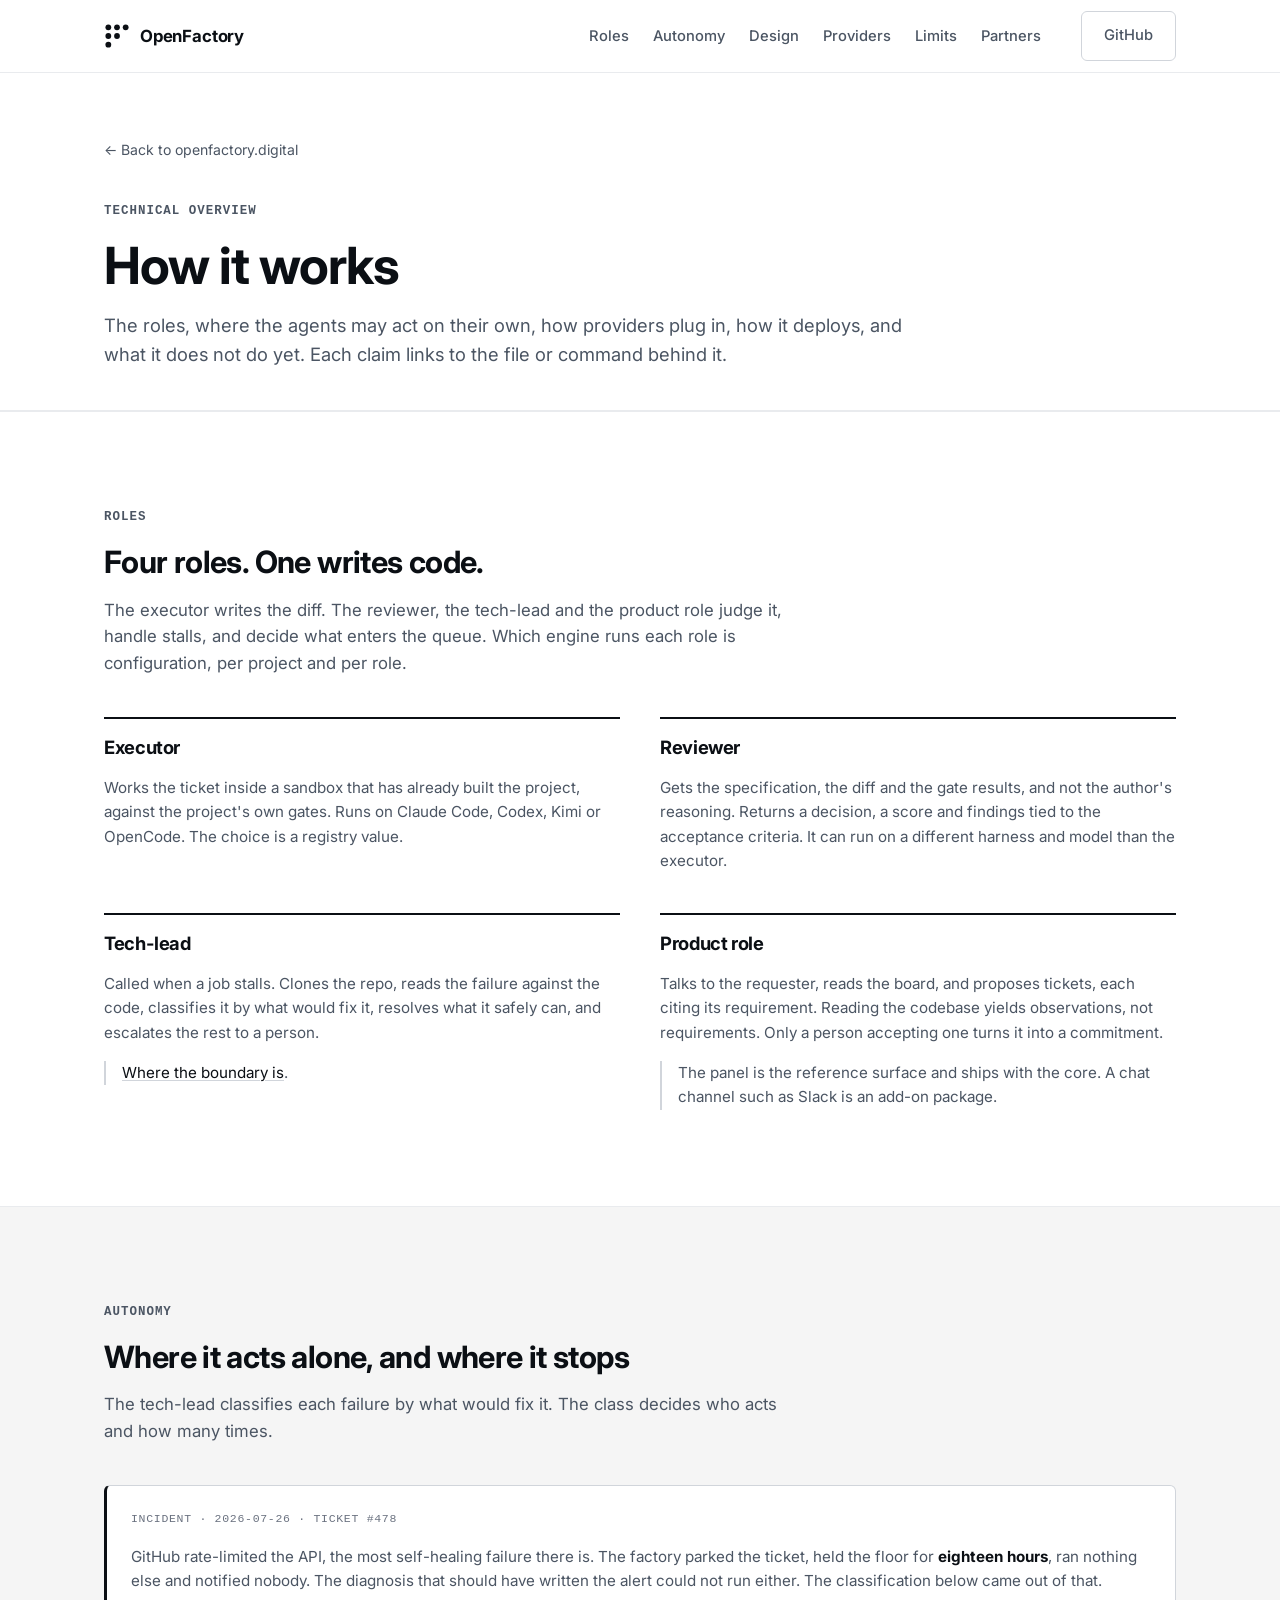
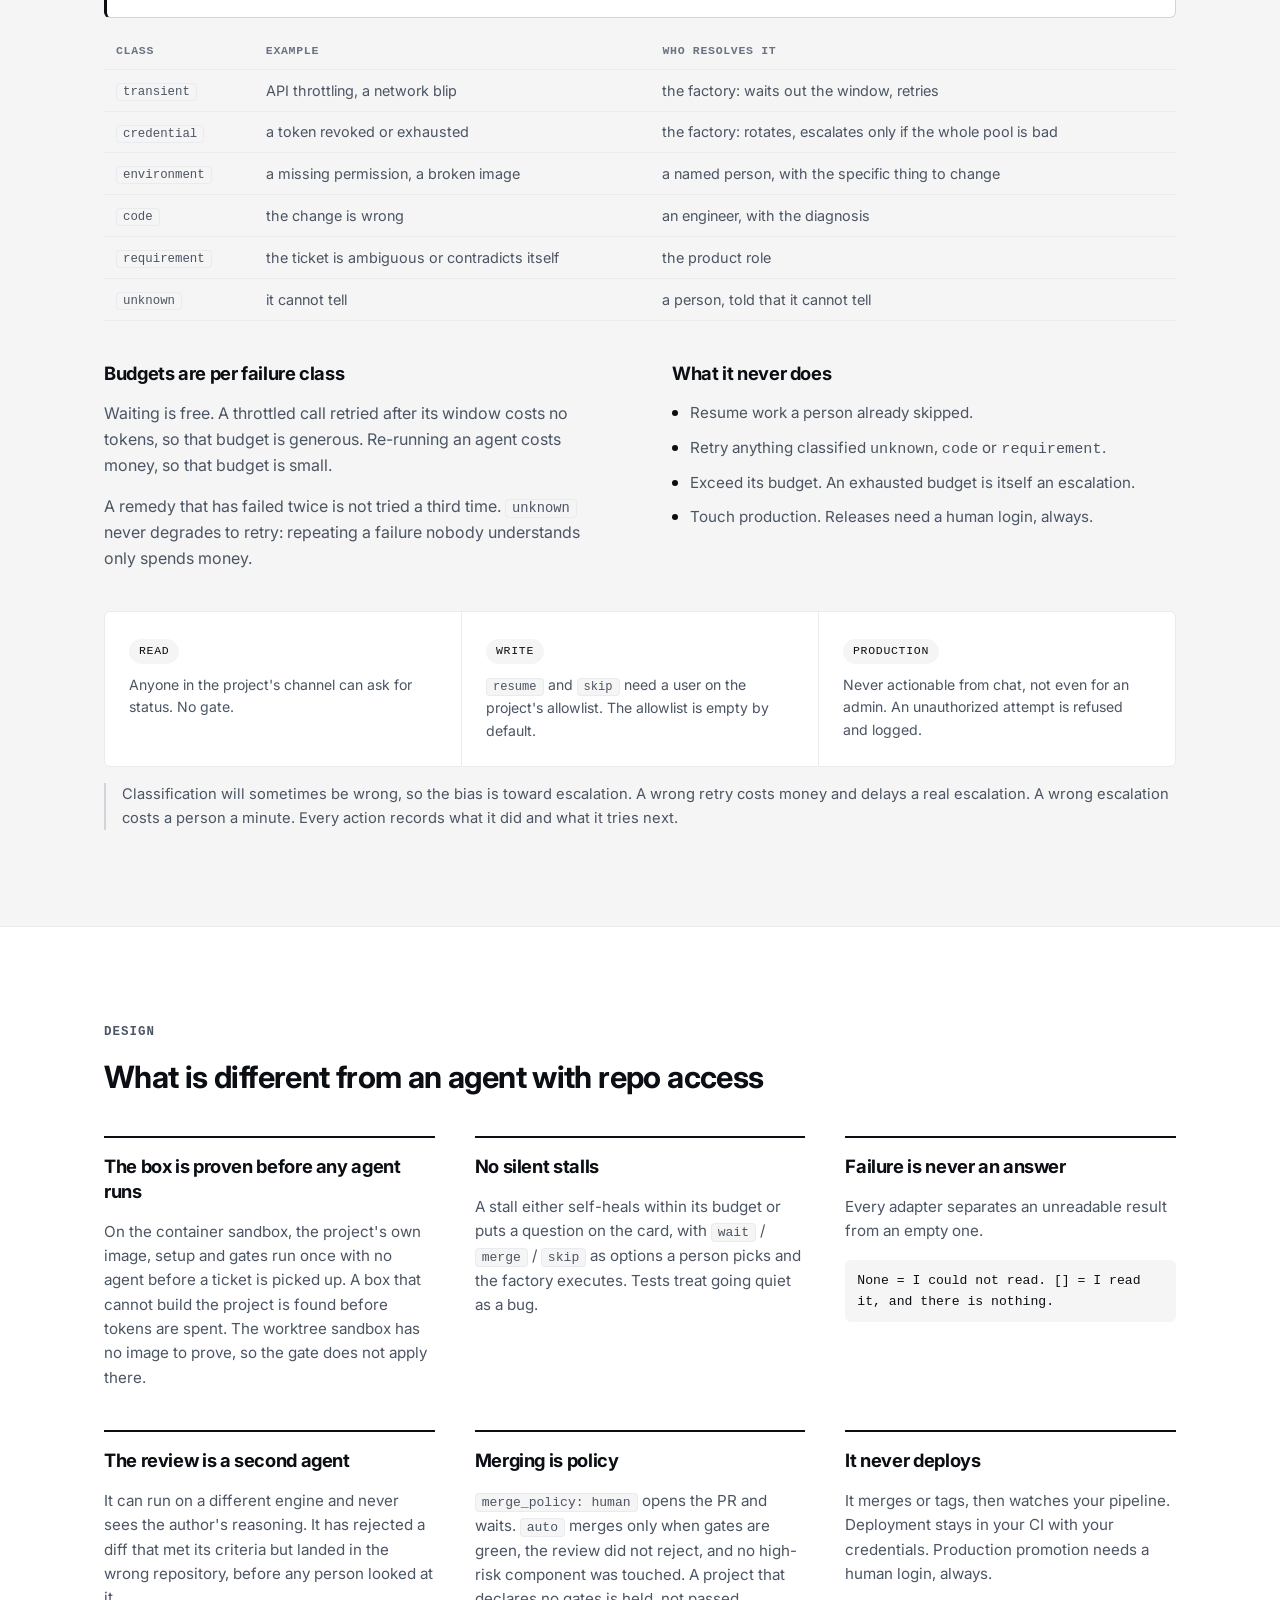
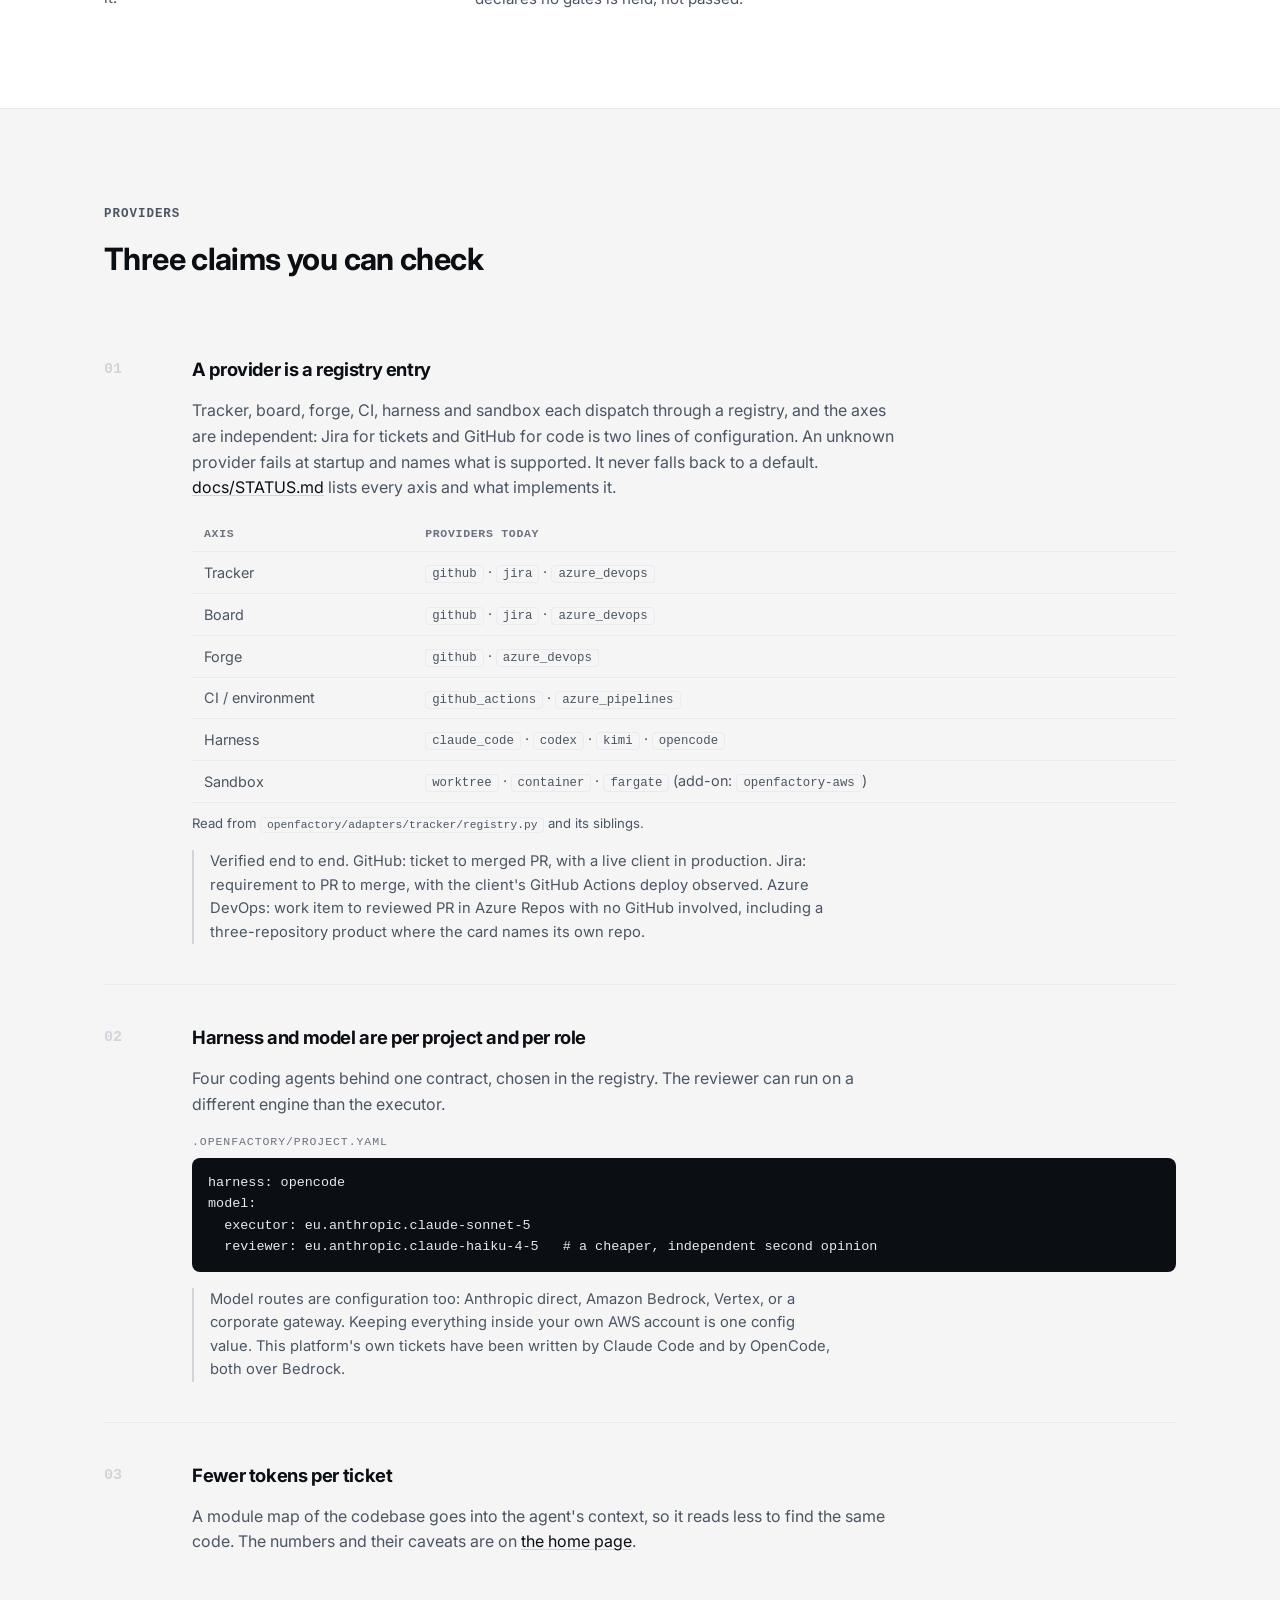
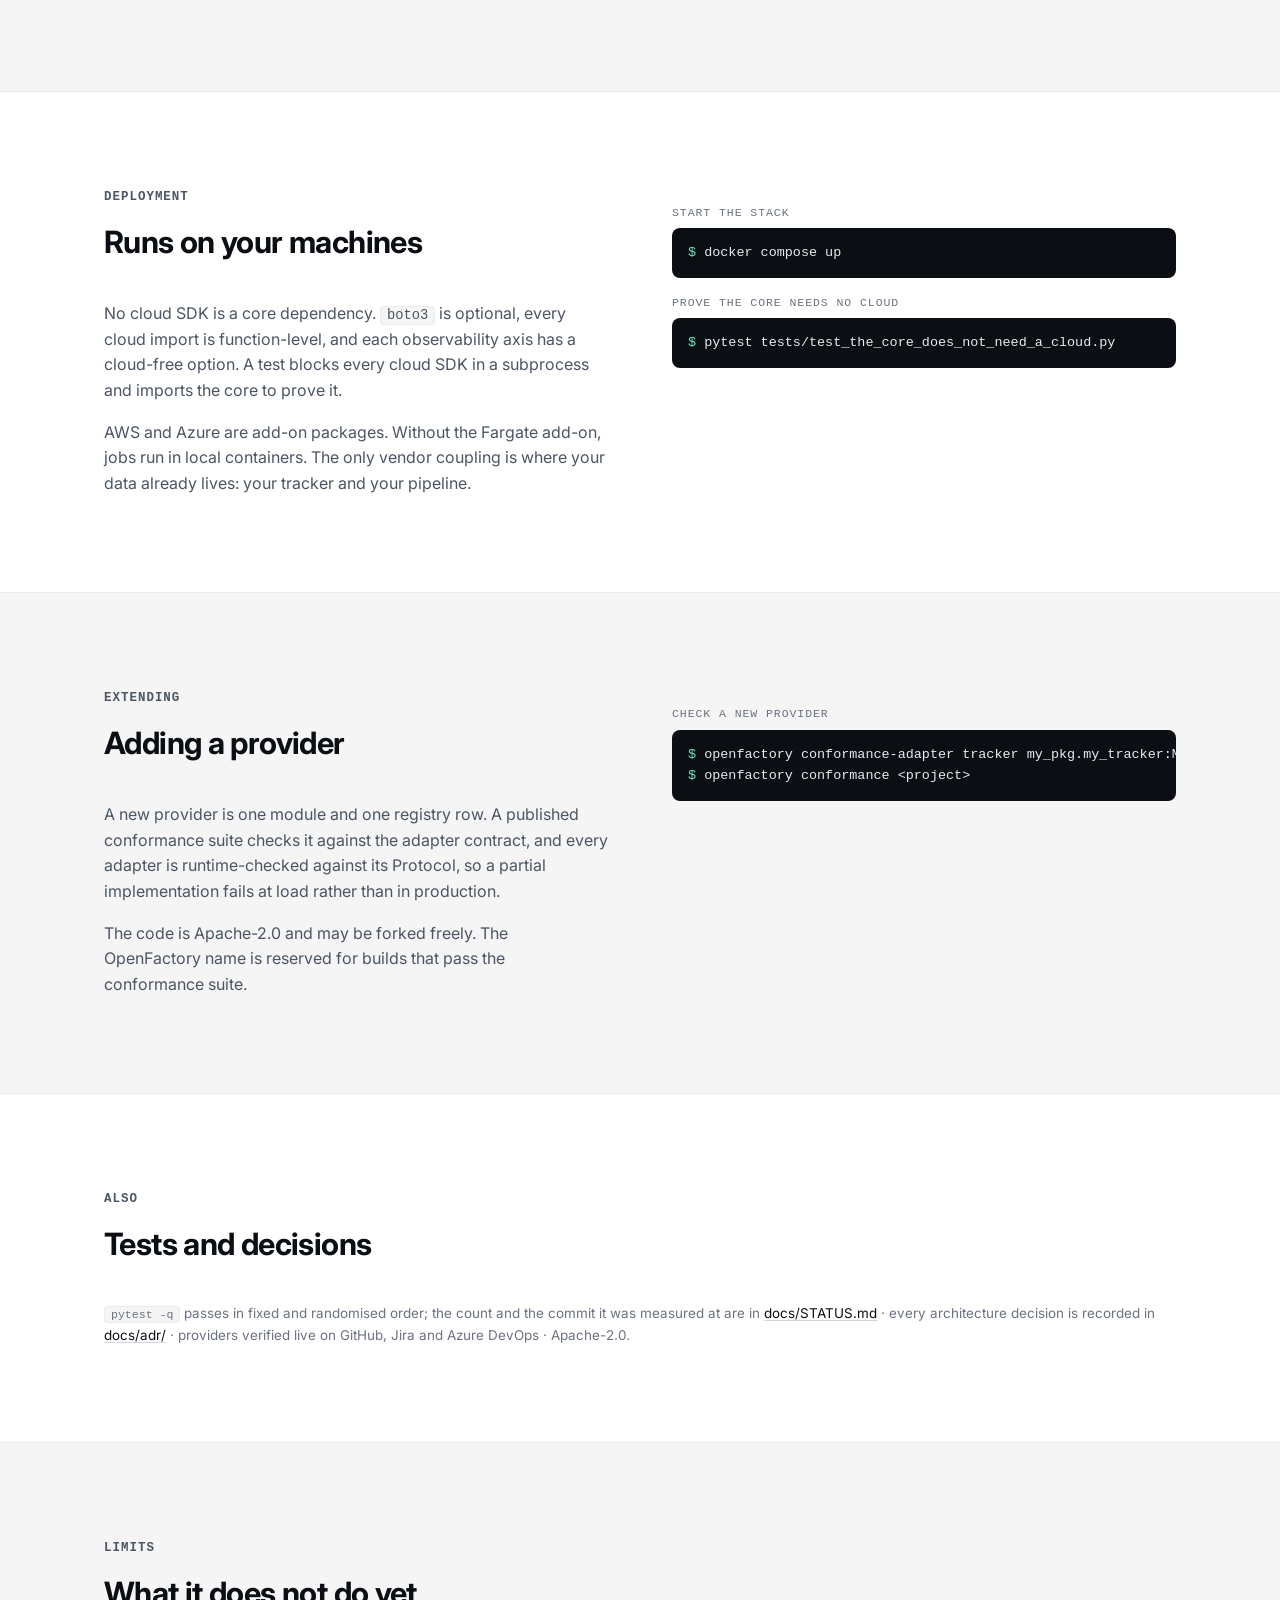
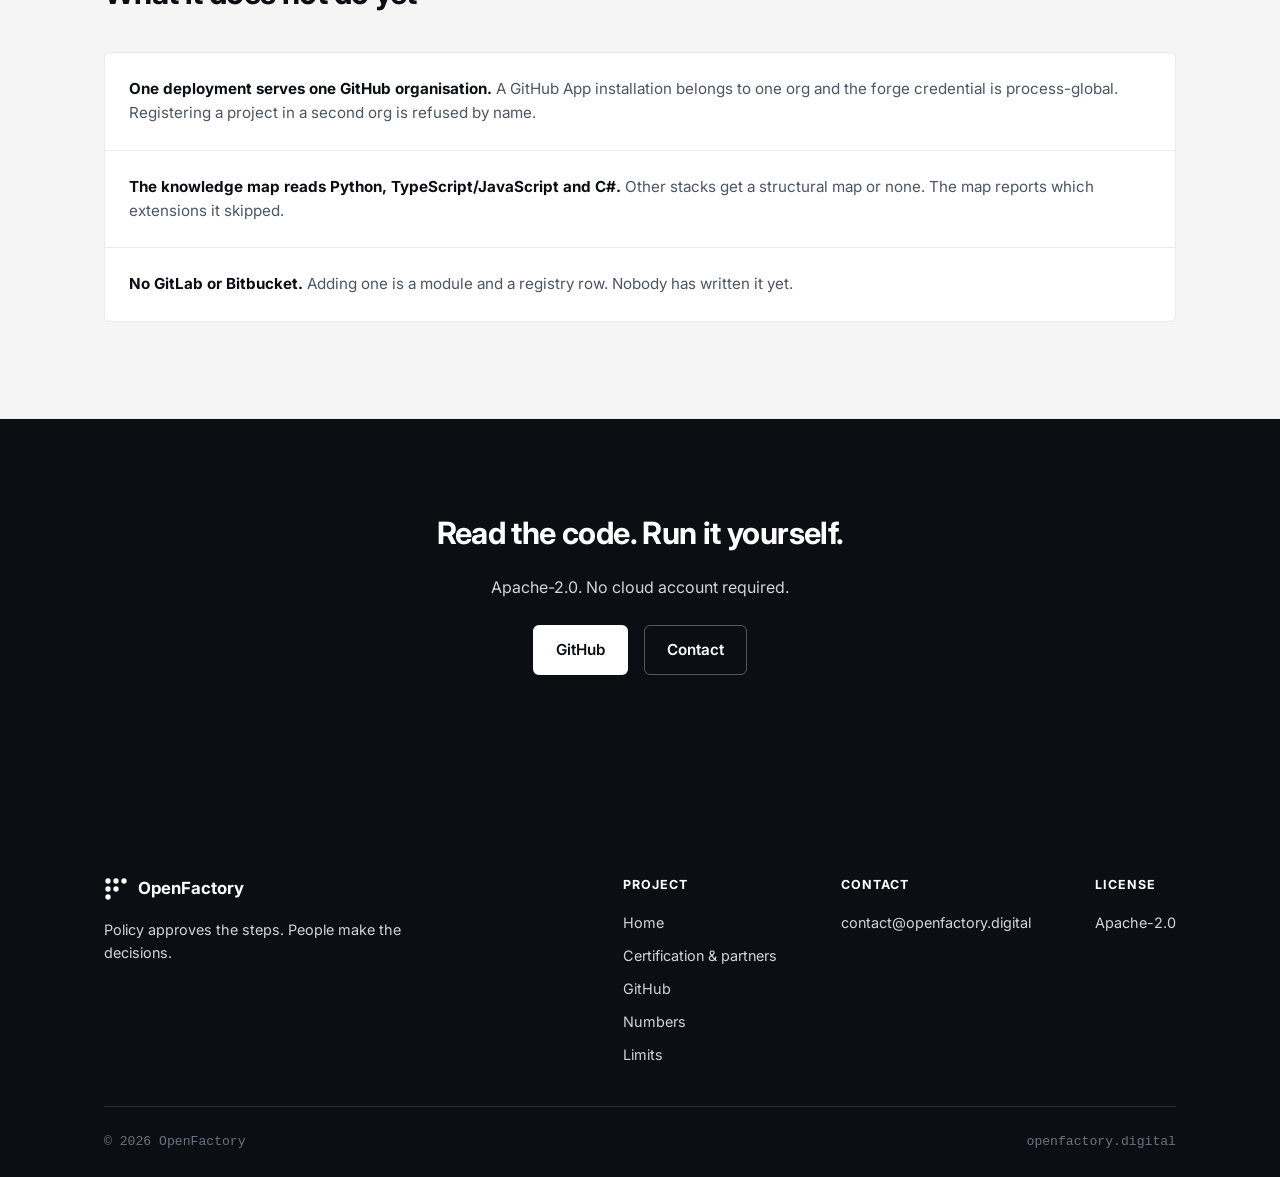
==== commit 80055de9: "Add the certification and partners page A third static page, partners.html, describing the OpenFacto" ====
--- a/how-it-works.html
+++ b/how-it-works.html
@@ -45,6 +45,7 @@
             <li><a href="#different">Design</a></li>
             <li><a href="#proof">Providers</a></li>
             <li><a href="#limits">Limits</a></li>
+            <li><a href="/partners.html">Partners</a></li>
           </ul>
         </div>
         <div class="nav-cta">
@@ -520,6 +521,7 @@
             <h4>Project</h4>
             <ul>
               <li><a href="/index.html">Home</a></li>
+              <li><a href="/partners.html">Certification &amp; partners</a></li>
               <li><a href="https://github.com/Open-Factory-Digital/openfactory-core" target="_blank" rel="noopener">GitHub</a></li>
               <li><a href="/index.html#numbers">Numbers</a></li>
               <li><a href="#limits">Limits</a></li>
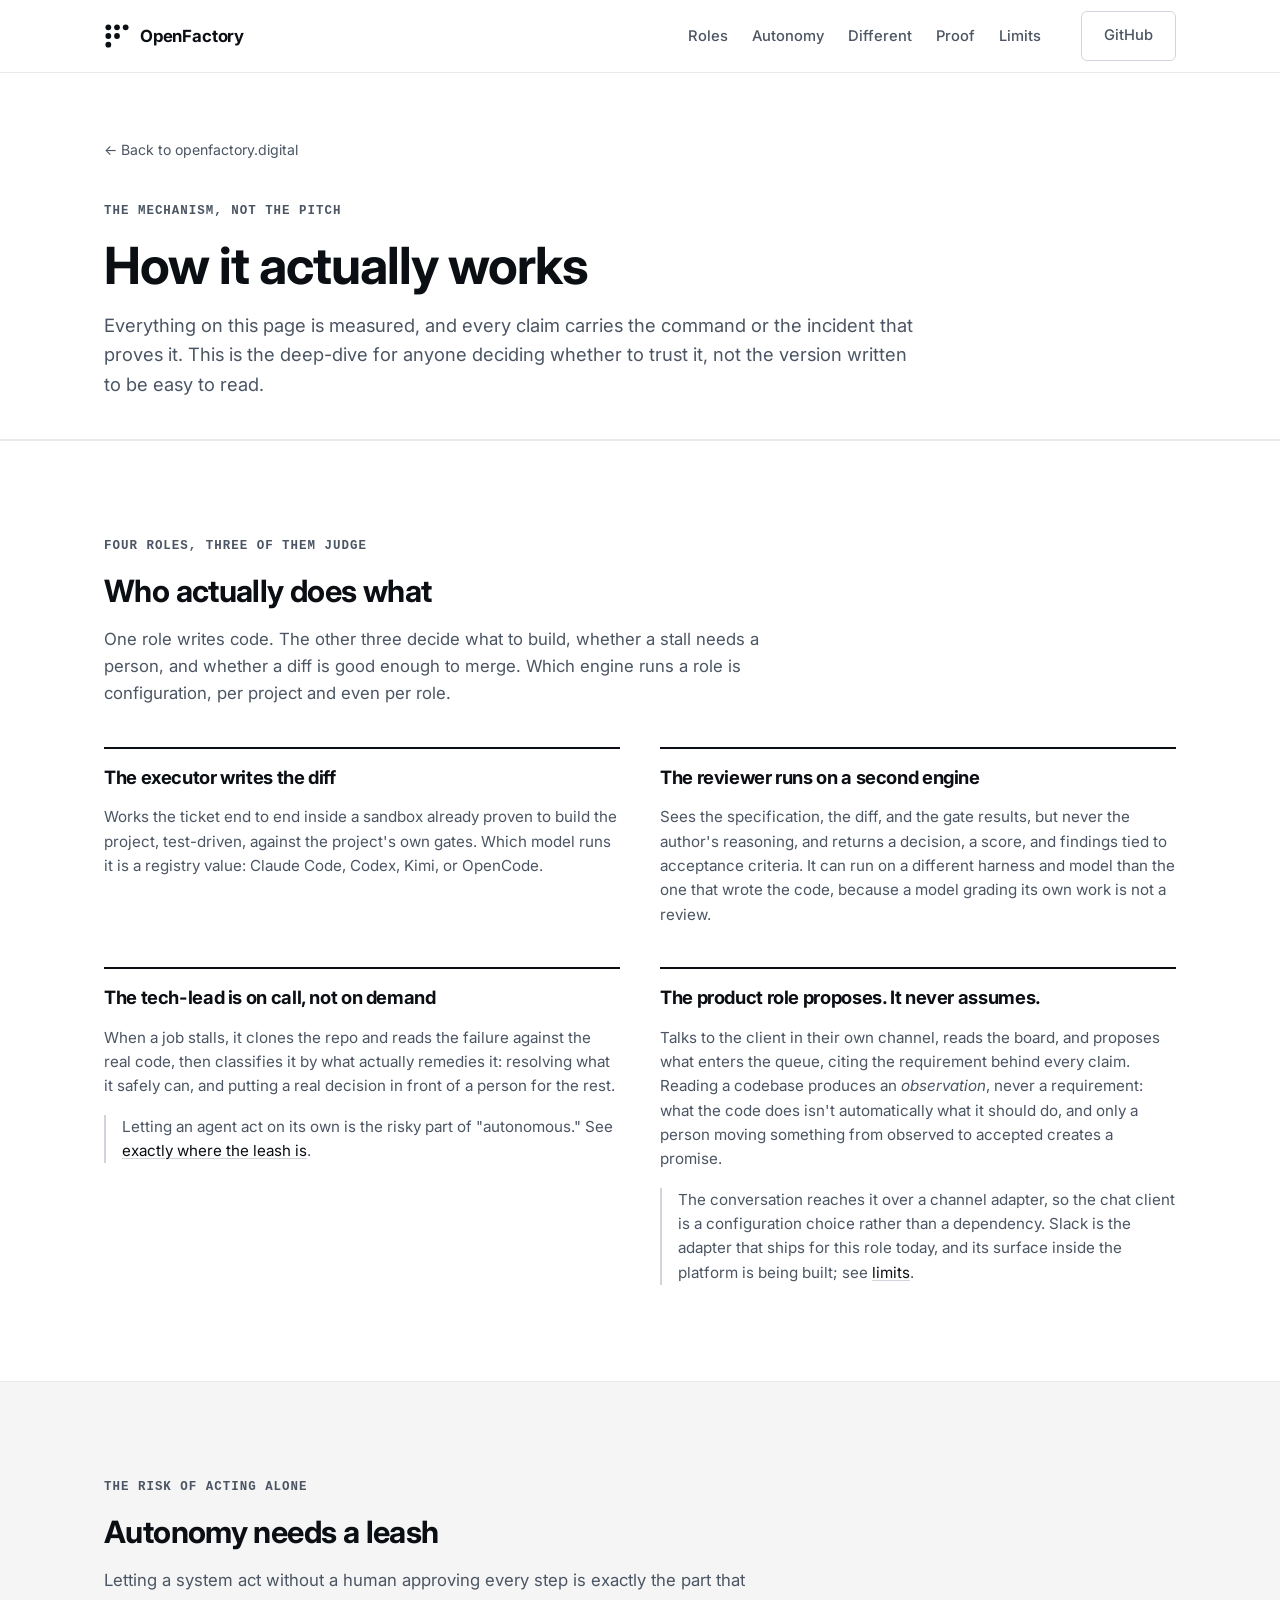
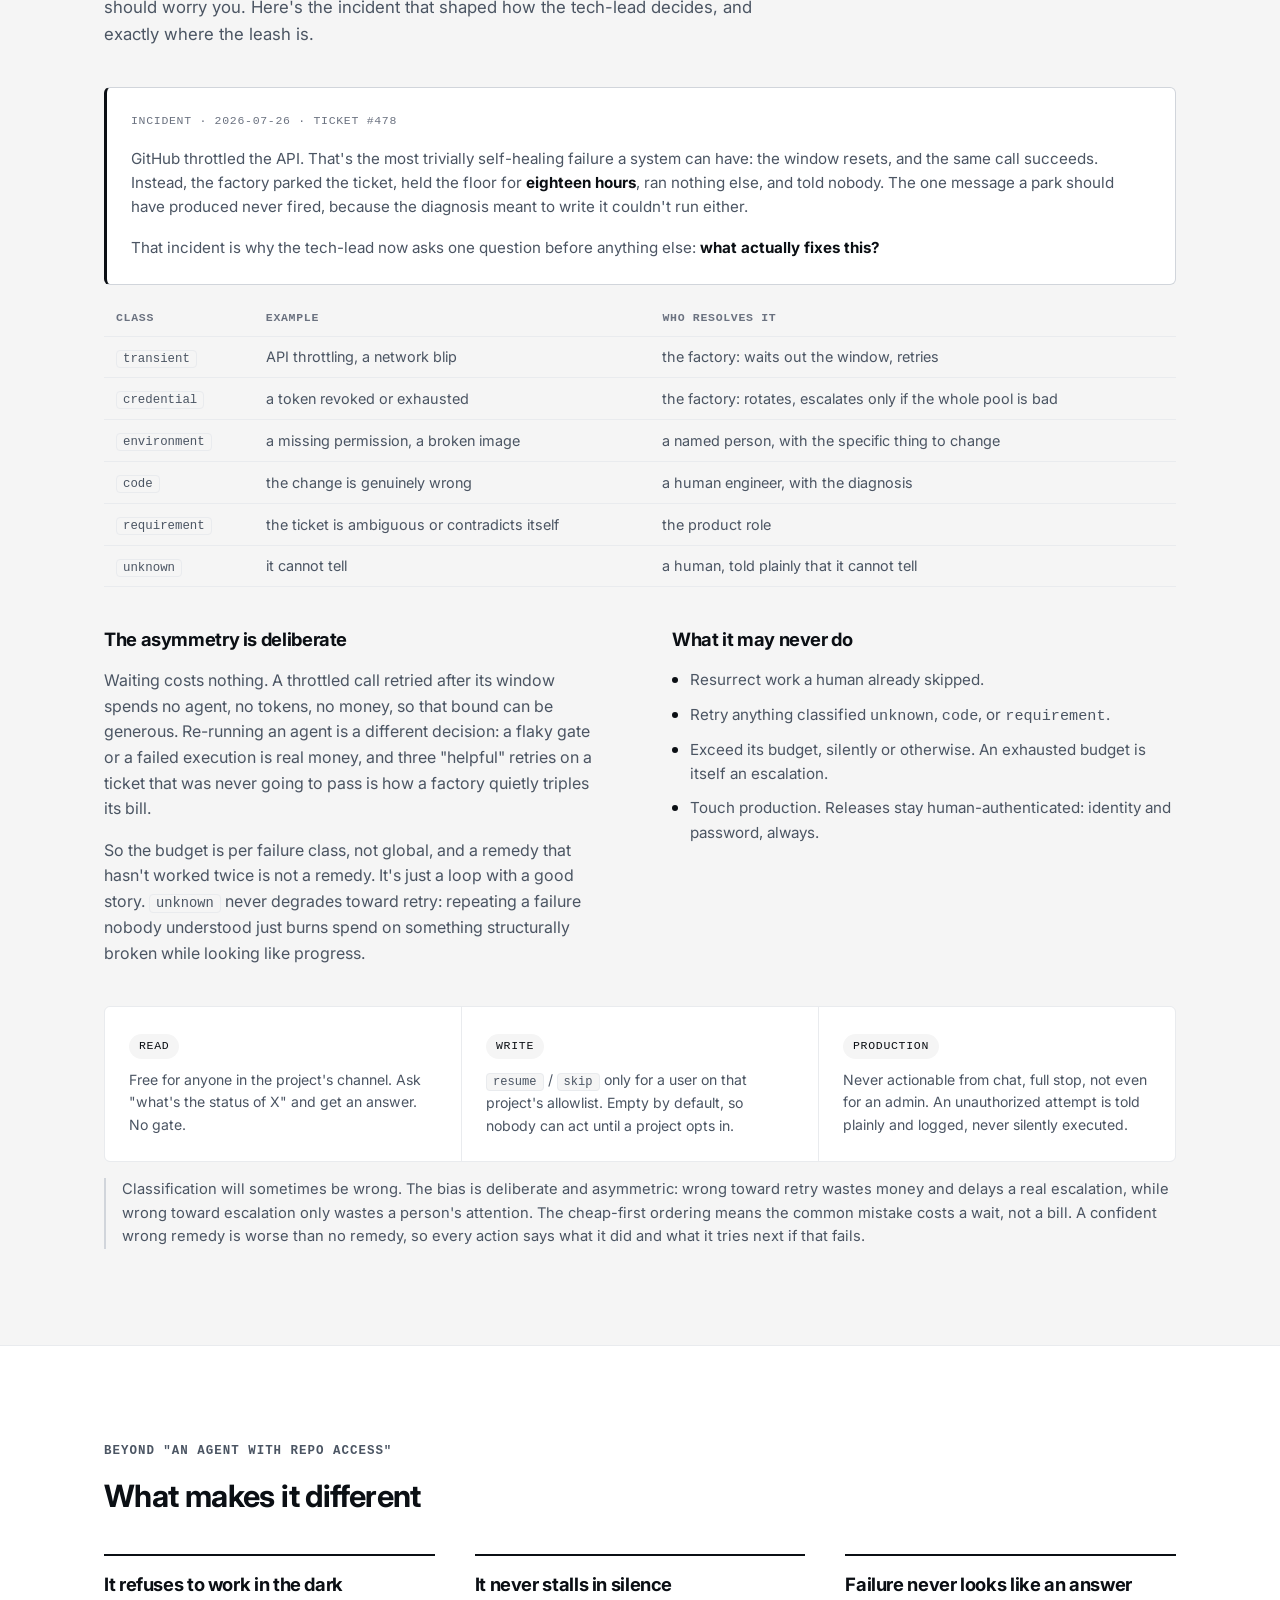
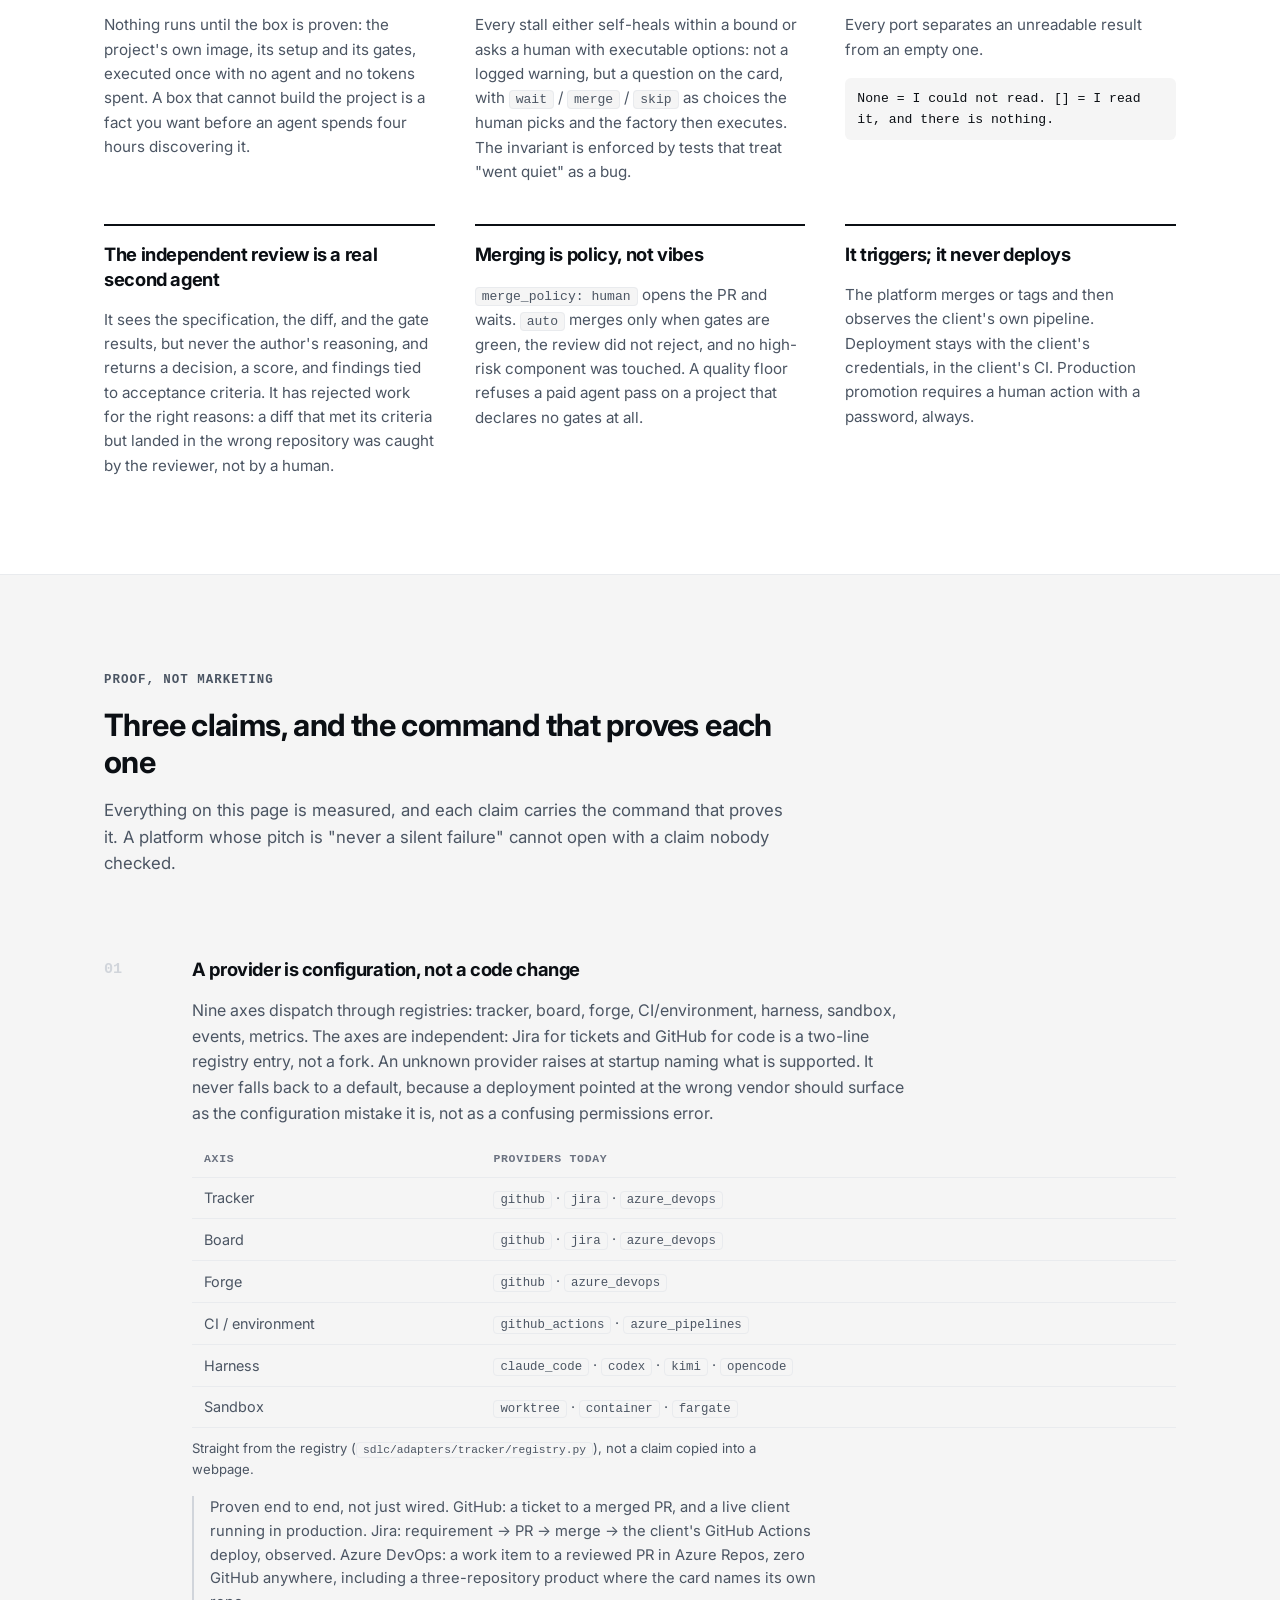
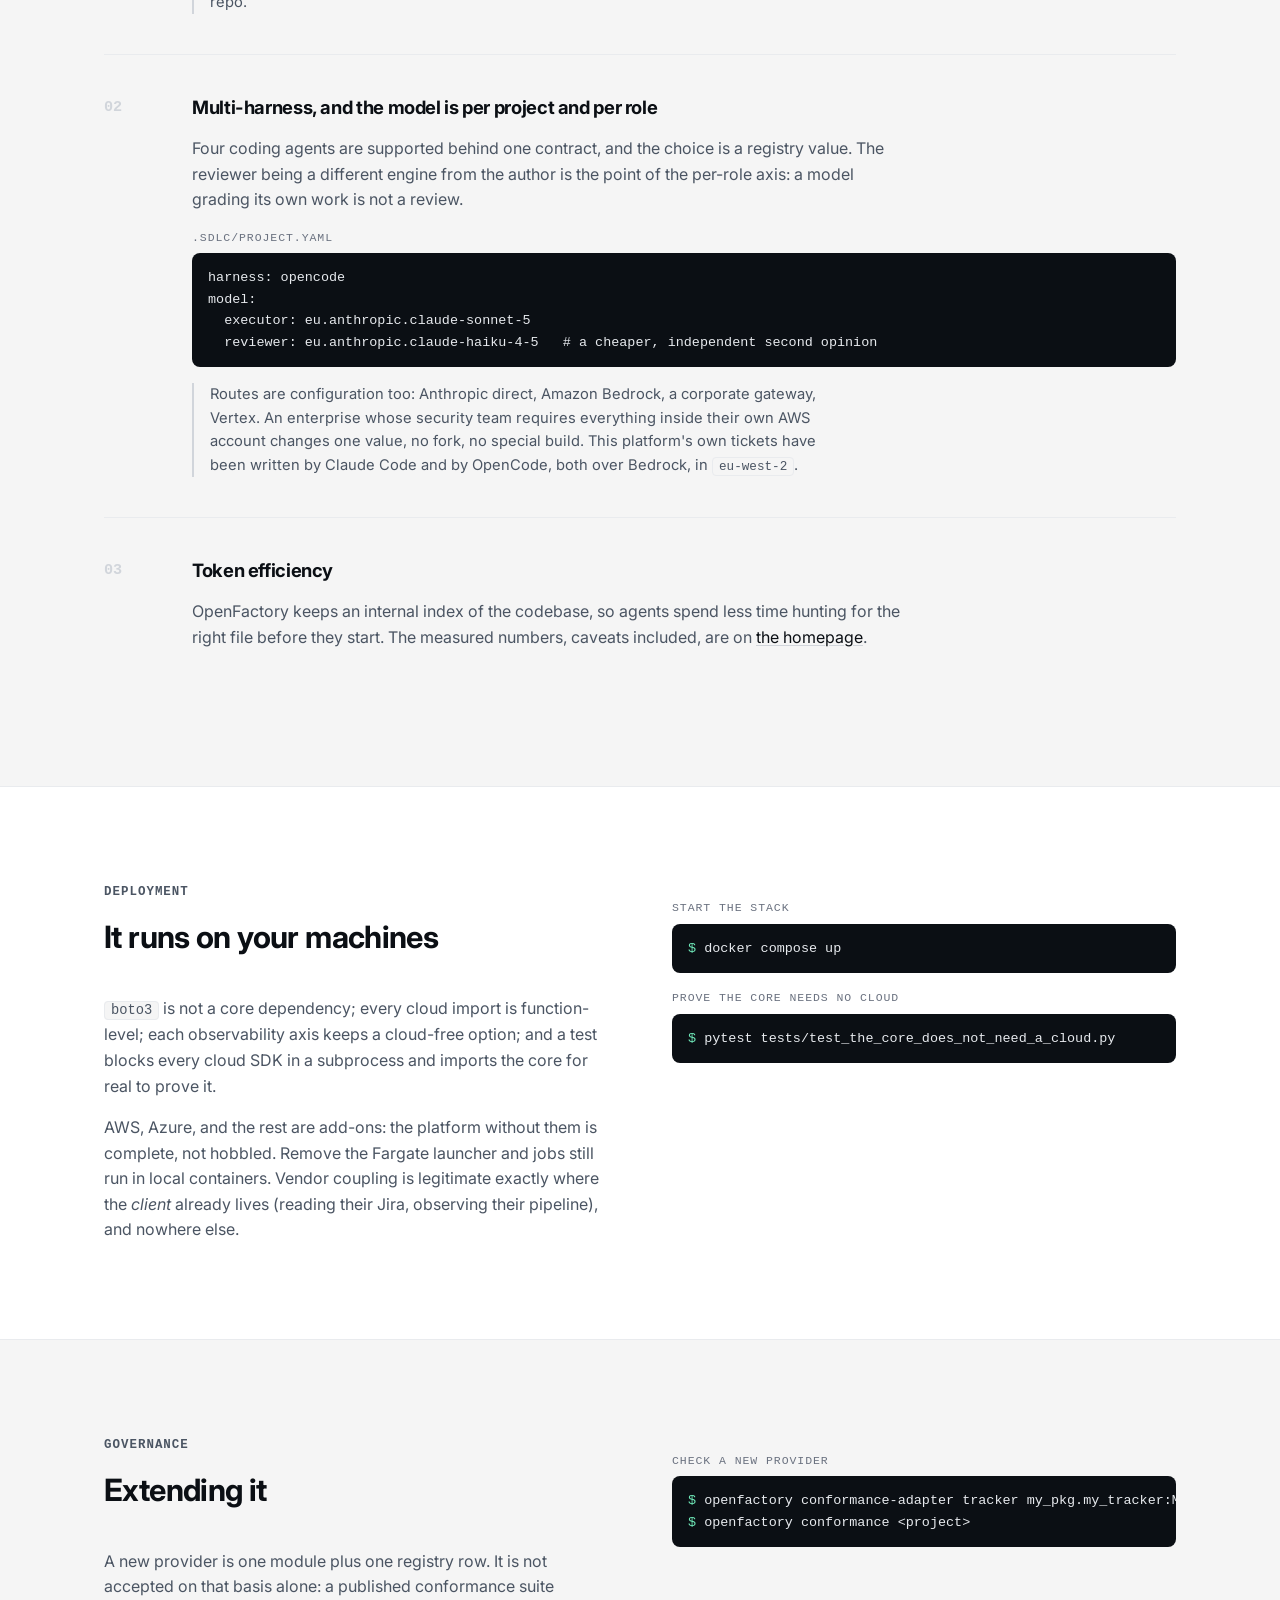
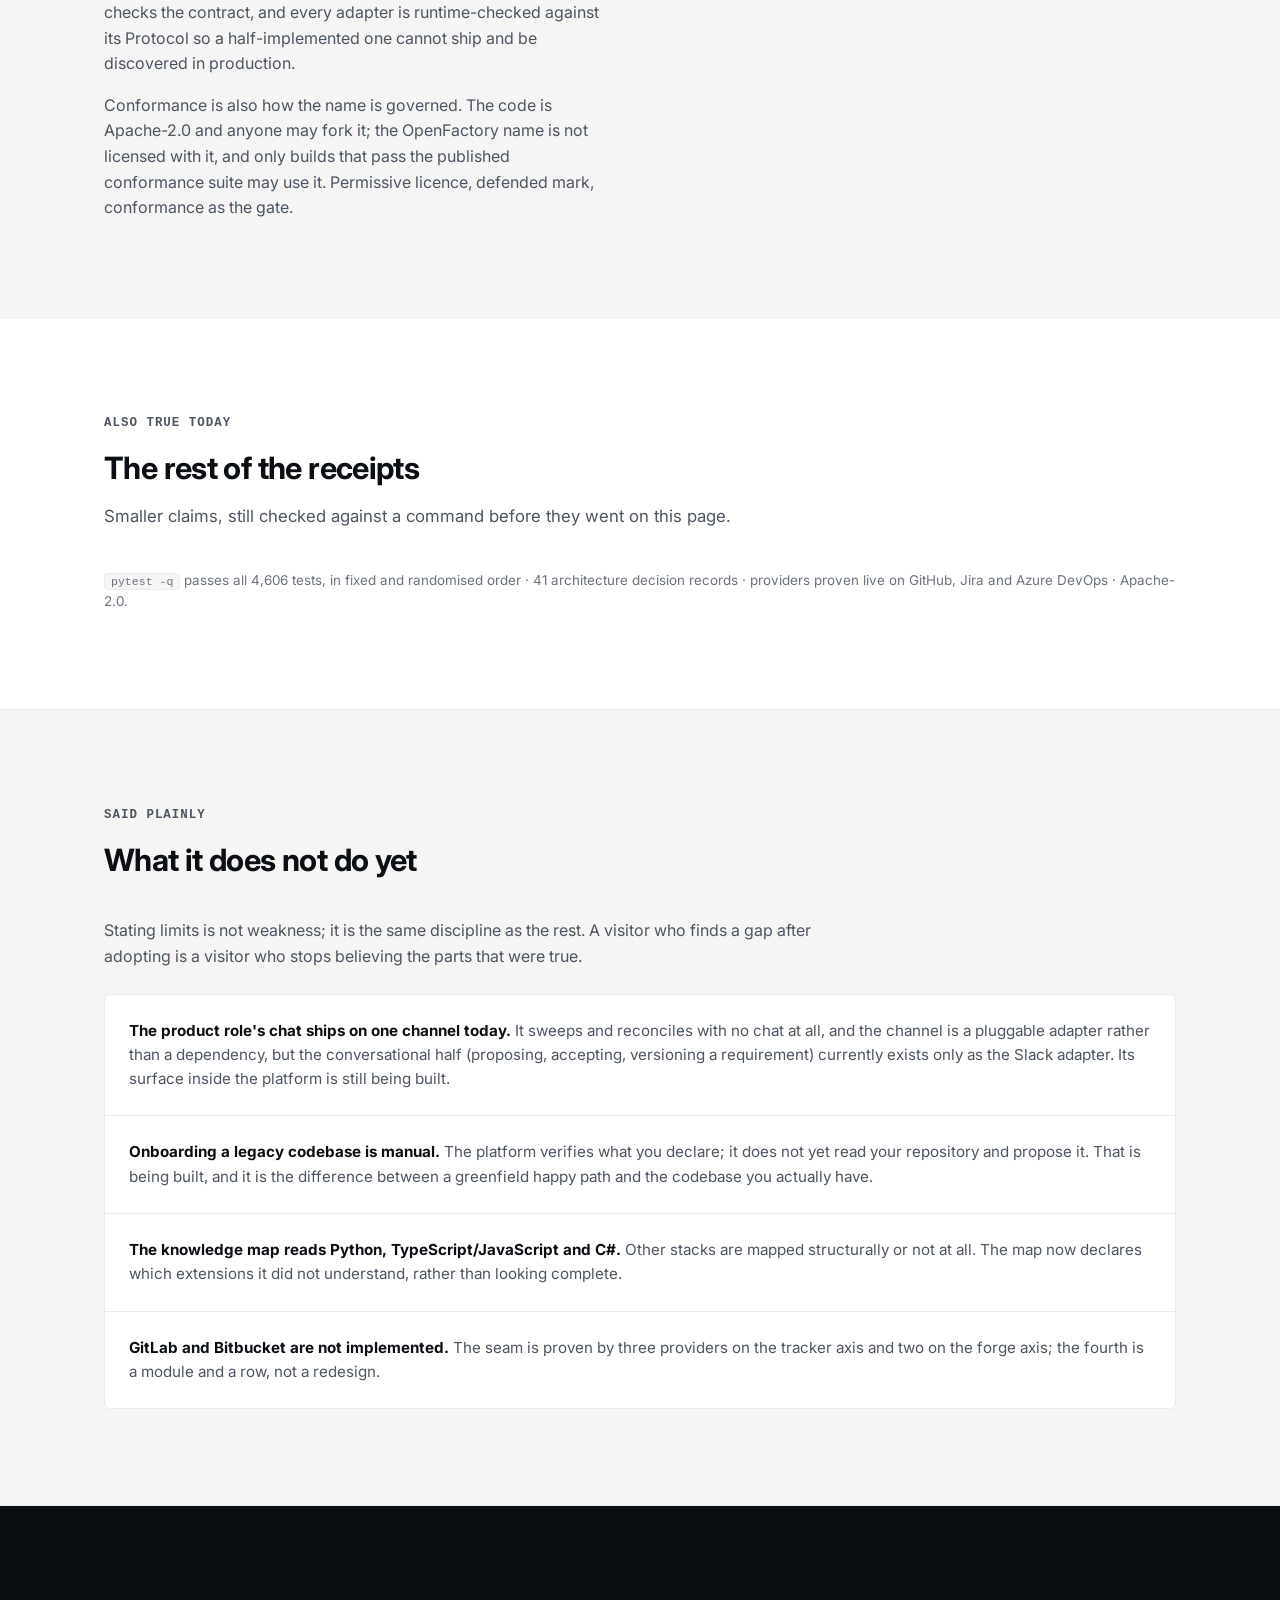
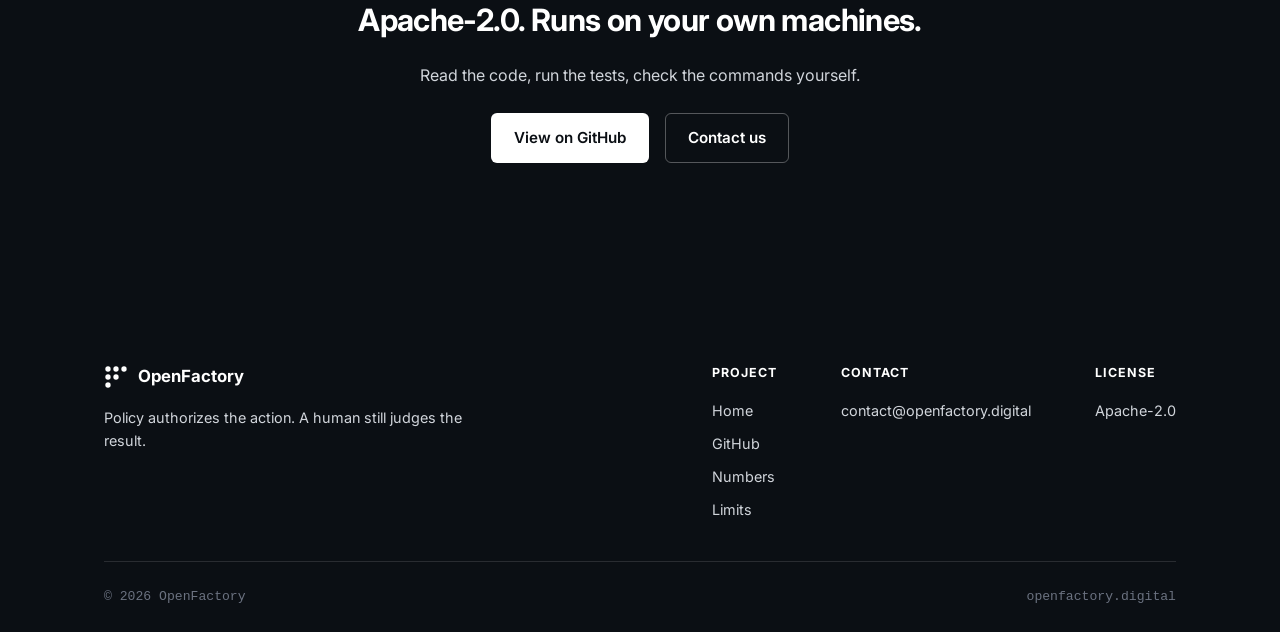
==== commit 9df2a310: "Snapshot before website and official partner refresh (includes existing local GitHub link fixes)" ====
--- a/how-it-works.html
+++ b/how-it-works.html
@@ -3,8 +3,8 @@
 <head>
   <meta charset="UTF-8">
   <meta name="viewport" content="width=device-width, initial-scale=1.0">
-  <title>How OpenFactory works</title>
-  <meta name="description" content="The roles, where the agents may act on their own, how providers plug in, how it deploys, and what it does not do yet. Each claim links to the file or command behind it.">
+  <title>How OpenFactory works: the mechanism, the proof, the limits</title>
+  <meta name="description" content="The registries, the roles, the autonomy boundary, and the commands that prove each claim. The technical deep-dive behind OpenFactory's pitch.">
   <meta name="theme-color" content="#0B0F14">
 
   <link rel="icon" type="image/png" sizes="32x32" href="/assets/favicons/favicon-32.png">
@@ -12,8 +12,8 @@
   <link rel="apple-touch-icon" href="/assets/favicons/app-icon-512.png">
 
   <meta property="og:type" content="website">
-  <meta property="og:title" content="How OpenFactory works">
-  <meta property="og:description" content="The roles, where the agents may act on their own, how providers plug in, how it deploys, and what it does not do yet.">
+  <meta property="og:title" content="How OpenFactory works: the mechanism, the proof, the limits">
+  <meta property="og:description" content="The registries, the roles, the autonomy boundary, and the commands that prove each claim.">
   <meta property="og:image" content="/assets/logos/logo-horizontal.png">
   <meta property="og:url" content="https://openfactory.digital/how-it-works.html">
   <meta name="twitter:card" content="summary_large_image">
@@ -42,10 +42,9 @@
           <ul>
             <li><a href="#roles">Roles</a></li>
             <li><a href="#autonomy">Autonomy</a></li>
-            <li><a href="#different">Design</a></li>
-            <li><a href="#proof">Providers</a></li>
+            <li><a href="#different">Different</a></li>
+            <li><a href="#proof">Proof</a></li>
             <li><a href="#limits">Limits</a></li>
-            <li><a href="/partners.html">Partners</a></li>
           </ul>
         </div>
         <div class="nav-cta">
@@ -59,16 +58,16 @@
 
   <main id="top">
 
-    <!-- ============ INTRO ============ -->
+    <!-- ============ TECHNICAL INTRO ============ -->
     <section class="tech-hero">
       <div class="container">
         <a href="/index.html" class="back-link">← Back to openfactory.digital</a>
-        <span class="eyebrow">Technical overview</span>
-        <h1>How it works</h1>
+        <span class="eyebrow">The mechanism, not the pitch</span>
+        <h1>How it actually works</h1>
         <p class="lede">
-          The roles, where the agents may act on their own, how providers plug in, how it
-          deploys, and what it does not do yet. Each claim links to the file or command behind
-          it.
+          Everything on this page is measured, and every claim carries the command or the incident
+          that proves it. This is the deep-dive for anyone deciding whether to trust it, not the
+          version written to be easy to read.
         </p>
       </div>
     </section>
@@ -77,87 +76,93 @@
     <section id="roles">
       <div class="container">
         <div class="section-head">
-          <span class="eyebrow">Roles</span>
-          <h2>Four roles. One writes code.</h2>
-          <p>
-            The executor writes the diff. The reviewer, the tech-lead and the product role judge
-            it, handle stalls, and decide what enters the queue. Which engine runs each role is
-            configuration, per project and per role.
+          <span class="eyebrow">Four roles, three of them judge</span>
+          <h2>Who actually does what</h2>
+          <p>
+            One role writes code. The other three decide what to build, whether a stall needs a
+            person, and whether a diff is good enough to merge. Which engine runs a role is
+            configuration, per project and even per role.
           </p>
         </div>
 
         <div class="roles-grid">
           <div class="role-card">
-            <h3>Executor</h3>
-            <p>
-              Works the ticket inside a sandbox that has already built the project, against the
-              project's own gates. Runs on Claude Code, Codex, Kimi or OpenCode. The choice is a
-              registry value.
+            <h3>The executor writes the diff</h3>
+            <p>
+              Works the ticket end to end inside a sandbox already proven to build the project,
+              test-driven, against the project's own gates. Which model runs it is a registry
+              value: Claude Code, Codex, Kimi, or OpenCode.
             </p>
           </div>
 
           <div class="role-card">
-            <h3>Reviewer</h3>
-            <p>
-              Gets the specification, the diff and the gate results, and not the author's
-              reasoning. Returns a decision, a score and findings tied to the acceptance
-              criteria. It can run on a different harness and model than the executor.
+            <h3>The reviewer runs on a second engine</h3>
+            <p>
+              Sees the specification, the diff, and the gate results, but never the author's
+              reasoning, and returns a decision, a score, and findings tied to acceptance
+              criteria. It can run on a different harness and model than the one that wrote the
+              code, because a model grading its own work is not a review.
             </p>
           </div>
 
           <div class="role-card">
-            <h3>Tech-lead</h3>
-            <p>
-              Called when a job stalls. Clones the repo, reads the failure against the code,
-              classifies it by what would fix it, resolves what it safely can, and escalates the
-              rest to a person.
+            <h3>The tech-lead is on call, not on demand</h3>
+            <p>
+              When a job stalls, it clones the repo and reads the failure against the real code,
+              then classifies it by what actually remedies it: resolving what it safely can, and
+              putting a real decision in front of a person for the rest.
             </p>
             <p class="claim-note">
-              <a href="#autonomy">Where the boundary is</a>.
+              Letting an agent act on its own is the risky part of "autonomous." See
+              <a href="#autonomy">exactly where the leash is</a>.
             </p>
           </div>
 
           <div class="role-card">
-            <h3>Product role</h3>
-            <p>
-              Talks to the requester, reads the board, and proposes tickets, each citing its
-              requirement. Reading the codebase yields observations, not requirements. Only a
-              person accepting one turns it into a commitment.
-            </p>
-            <!-- SOURCE (openfactory-core, public tree):
-                 · adapters/channel/registry.py:21 — DEFAULT_KIND = "panel"
-                 · adapters/channel/registry.py:41-43 — CHANNELS holds that one row
-                 · docs/STATUS.md:85 — the panel is the reference surface (ADR-0038); Slack is
-                   the openfactory-slack add-on
-                 · docs/reference/product-role.md:4 — the panel surface at /product/<name> -->
+            <h3>The product role proposes. It never assumes.</h3>
+            <p>
+              Talks to the client in their own channel, reads the board, and proposes what enters
+              the queue, citing the requirement behind every claim. Reading a codebase produces an
+              <em>observation</em>, never a requirement: what the code does isn't automatically
+              what it should do, and only a person moving something from observed to accepted
+              creates a promise.
+            </p>
             <p class="claim-note">
-              The panel is the reference surface and ships with the core. A chat channel such as
-              Slack is an add-on package.
-            </p>
-          </div>
-        </div>
-      </div>
-    </section>
-
-    <!-- ============ AUTONOMY ============ -->
+              The conversation reaches it over a channel adapter, so the chat client is a
+              configuration choice rather than a dependency. Slack is the adapter that ships for
+              this role today, and its surface inside the platform is being built; see
+              <a href="#limits">limits</a>.
+            </p>
+          </div>
+        </div>
+      </div>
+    </section>
+
+    <!-- ============ AUTONOMY: the tech-lead's risk boundary ============ -->
     <section id="autonomy" class="section-muted">
       <div class="container">
         <div class="section-head">
-          <span class="eyebrow">Autonomy</span>
-          <h2>Where it acts alone, and where it stops</h2>
-          <p>
-            The tech-lead classifies each failure by what would fix it. The class decides who
-            acts and how many times.
+          <span class="eyebrow">The risk of acting alone</span>
+          <h2>Autonomy needs a leash</h2>
+          <p>
+            Letting a system act without a human approving every step is exactly the part that
+            should worry you. Here's the incident that shaped how the tech-lead decides, and
+            exactly where the leash is.
           </p>
         </div>
 
         <div class="incident-box">
           <span class="incident-tag">Incident · 2026-07-26 · ticket #478</span>
           <p>
-            GitHub rate-limited the API, the most self-healing failure there is. The factory
-            parked the ticket, held the floor for <strong>eighteen hours</strong>, ran nothing
-            else and notified nobody. The diagnosis that should have written the alert could not
-            run either. The classification below came out of that.
+            GitHub throttled the API. That's the most trivially self-healing failure a system can
+            have: the window resets, and the same call succeeds. Instead, the factory parked the
+            ticket, held the floor for <strong>eighteen hours</strong>, ran nothing else, and told
+            nobody. The one message a park should have produced never fired, because the
+            diagnosis meant to write it couldn't run either.
+          </p>
+          <p>
+            That incident is why the tech-lead now asks one question before anything else:
+            <strong>what actually fixes this?</strong>
           </p>
         </div>
 
@@ -168,32 +173,37 @@
               <tr><td><code>transient</code></td><td>API throttling, a network blip</td><td>the factory: waits out the window, retries</td></tr>
               <tr><td><code>credential</code></td><td>a token revoked or exhausted</td><td>the factory: rotates, escalates only if the whole pool is bad</td></tr>
               <tr><td><code>environment</code></td><td>a missing permission, a broken image</td><td>a named person, with the specific thing to change</td></tr>
-              <tr><td><code>code</code></td><td>the change is wrong</td><td>an engineer, with the diagnosis</td></tr>
+              <tr><td><code>code</code></td><td>the change is genuinely wrong</td><td>a human engineer, with the diagnosis</td></tr>
               <tr><td><code>requirement</code></td><td>the ticket is ambiguous or contradicts itself</td><td>the product role</td></tr>
-              <tr><td><code>unknown</code></td><td>it cannot tell</td><td>a person, told that it cannot tell</td></tr>
+              <tr><td><code>unknown</code></td><td>it cannot tell</td><td>a human, told plainly that it cannot tell</td></tr>
             </tbody>
           </table>
         </div>
 
         <div class="two-col autonomy-cols">
           <div>
-            <h3>Budgets are per failure class</h3>
-            <p>
-              Waiting is free. A throttled call retried after its window costs no tokens, so
-              that budget is generous. Re-running an agent costs money, so that budget is small.
-            </p>
-            <p>
-              A remedy that has failed twice is not tried a third time. <code>unknown</code>
-              never degrades to retry: repeating a failure nobody understands only spends money.
+            <h3>The asymmetry is deliberate</h3>
+            <p>
+              Waiting costs nothing. A throttled call retried after its window spends no agent, no
+              tokens, no money, so that bound can be generous. Re-running an agent is a different
+              decision: a flaky gate or a failed execution is real money, and three "helpful"
+              retries on a ticket that was never going to pass is how a factory quietly triples its
+              bill.
+            </p>
+            <p>
+              So the budget is per failure class, not global, and a remedy that hasn't worked twice
+              is not a remedy. It's just a loop with a good story. <code>unknown</code> never
+              degrades toward retry: repeating a failure nobody understood just burns spend on
+              something structurally broken while looking like progress.
             </p>
           </div>
           <div>
-            <h3>What it never does</h3>
+            <h3>What it may never do</h3>
             <ul class="never-list">
-              <li>Resume work a person already skipped.</li>
-              <li>Retry anything classified <code>unknown</code>, <code>code</code> or <code>requirement</code>.</li>
-              <li>Exceed its budget. An exhausted budget is itself an escalation.</li>
-              <li>Touch production. Releases need a human login, always.</li>
+              <li>Resurrect work a human already skipped.</li>
+              <li>Retry anything classified <code>unknown</code>, <code>code</code>, or <code>requirement</code>.</li>
+              <li>Exceed its budget, silently or otherwise. An exhausted budget is itself an escalation.</li>
+              <li>Touch production. Releases stay human-authenticated: identity and password, always.</li>
             </ul>
           </div>
         </div>
@@ -201,115 +211,118 @@
         <div class="auth-strip">
           <div class="auth-step">
             <span class="auth-step-tag">read</span>
-            <p>Anyone in the project's channel can ask for status. No gate.</p>
+            <p>Free for anyone in the project's channel. Ask "what's the status of X" and get an answer. No gate.</p>
           </div>
           <div class="auth-step">
             <span class="auth-step-tag">write</span>
-            <p><code>resume</code> and <code>skip</code> need a user on the project's allowlist. The allowlist is empty by default.</p>
+            <p><code>resume</code> / <code>skip</code> only for a user on that project's allowlist. Empty by default, so nobody can act until a project opts in.</p>
           </div>
           <div class="auth-step">
             <span class="auth-step-tag">production</span>
-            <p>Never actionable from chat, not even for an admin. An unauthorized attempt is refused and logged.</p>
+            <p>Never actionable from chat, full stop, not even for an admin. An unauthorized attempt is told plainly and logged, never silently executed.</p>
           </div>
         </div>
 
         <p class="claim-note">
-          Classification will sometimes be wrong, so the bias is toward escalation. A wrong
-          retry costs money and delays a real escalation. A wrong escalation costs a person a
-          minute. Every action records what it did and what it tries next.
+          Classification will sometimes be wrong. The bias is deliberate and asymmetric: wrong
+          toward retry wastes money and delays a real escalation, while wrong toward escalation
+          only wastes a person's attention. The cheap-first ordering means the common mistake costs
+          a wait, not a bill. A confident wrong remedy is worse than no remedy, so every action
+          says what it did and what it tries next if that fails.
         </p>
       </div>
     </section>
 
-    <!-- ============ DESIGN ============ -->
+    <!-- ============ WHY IT'S DIFFERENT ============ -->
     <section id="different">
       <div class="container">
         <div class="section-head">
-          <span class="eyebrow">Design</span>
-          <h2>What is different from an agent with repo access</h2>
+          <span class="eyebrow">Beyond "an agent with repo access"</span>
+          <h2>What makes it different</h2>
         </div>
 
         <div class="feature-grid">
           <div class="feature">
-            <h3>The box is proven before any agent runs</h3>
-            <!-- SOURCE: the pickup gate is container-only.
-                 · openfactory/box_prove.py:999-1000 — gate_reason returns None when
-                   box_traits(sandbox).honours_image is false
-                 · openfactory/box_prove.py:980-983 — a worktree box has no image and no toolbox
-                 · docs/STATUS.md:168 — `openfactory box prove` gates pickup on the container box -->
-            <p>
-              On the container sandbox, the project's own image, setup and gates run once with no
-              agent before a ticket is picked up. A box that cannot build the project is found
-              before tokens are spent. The worktree sandbox has no image to prove, so the gate
-              does not apply there.
+            <h3>It refuses to work in the dark</h3>
+            <p>
+              Nothing runs until the box is proven: the project's own image, its setup and its
+              gates, executed once with no agent and no tokens spent. A box that cannot build the
+              project is a fact you want before an agent spends four hours discovering it.
             </p>
           </div>
 
           <div class="feature">
-            <h3>No silent stalls</h3>
-            <p>
-              A stall either self-heals within its budget or puts a question on the card, with
-              <code>wait</code> / <code>merge</code> / <code>skip</code> as options a person picks
-              and the factory executes. Tests treat going quiet as a bug.
+            <h3>It never stalls in silence</h3>
+            <p>
+              Every stall either self-heals within a bound or asks a human with executable
+              options: not a logged warning, but a question on the card, with <code>wait</code> /
+              <code>merge</code> / <code>skip</code> as choices the human picks and the factory
+              then executes. The invariant is enforced by tests that treat "went quiet" as a bug.
             </p>
           </div>
 
           <div class="feature">
-            <h3>Failure is never an answer</h3>
-            <p>Every adapter separates an unreadable result from an empty one.</p>
+            <h3>Failure never looks like an answer</h3>
+            <p>Every port separates an unreadable result from an empty one.</p>
             <span class="quote">None = I could not read. [] = I read it, and there is nothing.</span>
           </div>
 
           <div class="feature">
-            <h3>The review is a second agent</h3>
-            <p>
-              It can run on a different engine and never sees the author's reasoning. It has
-              rejected a diff that met its criteria but landed in the wrong repository, before
-              any person looked at it.
+            <h3>The independent review is a real second agent</h3>
+            <p>
+              It sees the specification, the diff, and the gate results, but never the author's
+              reasoning, and returns a decision, a score, and findings tied to acceptance
+              criteria. It has rejected work for the right reasons: a diff that met its criteria
+              but landed in the wrong repository was caught by the reviewer, not by a human.
             </p>
           </div>
 
           <div class="feature">
-            <h3>Merging is policy</h3>
+            <h3>Merging is policy, not vibes</h3>
             <p>
               <code>merge_policy: human</code> opens the PR and waits. <code>auto</code> merges
-              only when gates are green, the review did not reject, and no high-risk component
-              was touched. A project that declares no gates is held, not passed.
+              only when gates are green, the review did not reject, and no high-risk component was
+              touched. A quality floor refuses a paid agent pass on a project that declares no
+              gates at all.
             </p>
           </div>
 
           <div class="feature">
-            <h3>It never deploys</h3>
-            <p>
-              It merges or tags, then watches your pipeline. Deployment stays in your CI with your
-              credentials. Production promotion needs a human login, always.
-            </p>
-          </div>
-        </div>
-      </div>
-    </section>
-
-    <!-- ============ PROVIDERS: three checkable claims ============ -->
+            <h3>It triggers; it never deploys</h3>
+            <p>
+              The platform merges or tags and then observes the client's own pipeline. Deployment
+              stays with the client's credentials, in the client's CI. Production promotion
+              requires a human action with a password, always.
+            </p>
+          </div>
+        </div>
+      </div>
+    </section>
+
+    <!-- ============ PROOF: the three claims ============ -->
     <section id="proof" class="section-muted">
       <div class="container">
         <div class="section-head">
-          <span class="eyebrow">Providers</span>
-          <h2>Three claims you can check</h2>
-        </div>
-
-        <!-- No axis count is typed here. openfactory/plugins.py:63-69 (AXES) is the count today
-             and docs/STATUS.md:77-87 publishes the table. Link, do not copy. -->
+          <span class="eyebrow">Proof, not marketing</span>
+          <h2>Three claims, and the command that proves each one</h2>
+          <p>
+            Everything on this page is measured, and each claim carries the command that proves
+            it. A platform whose pitch is "never a silent failure" cannot open with a claim nobody
+            checked.
+          </p>
+        </div>
+
         <div class="claim">
           <span class="claim-index">01</span>
           <div>
-            <h3>A provider is a registry entry</h3>
-            <p>
-              Tracker, board, forge, CI, harness and sandbox each dispatch through a registry, and
-              the axes are independent: Jira for tickets and GitHub for code is two lines of
-              configuration. An unknown provider fails at startup and names what is supported. It
-              never falls back to a default.
-              <a href="https://github.com/Open-Factory-Digital/openfactory-core/blob/main/docs/STATUS.md" target="_blank" rel="noopener">docs/STATUS.md</a>
-              lists every axis and what implements it.
+            <h3>A provider is configuration, not a code change</h3>
+            <p>
+              Nine axes dispatch through registries: tracker, board, forge, CI/environment,
+              harness, sandbox, events, metrics. The axes are independent: Jira for tickets and
+              GitHub for code is a two-line registry entry, not a fork. An unknown provider raises
+              at startup naming what is supported. It never falls back to a default, because a
+              deployment pointed at the wrong vendor should surface as the configuration mistake
+              it is, not as a confusing permissions error.
             </p>
             <div class="table-scroll">
               <table>
@@ -320,22 +333,20 @@
                   <tr><td>Forge</td><td><code>github</code> · <code>azure_devops</code></td></tr>
                   <tr><td>CI / environment</td><td><code>github_actions</code> · <code>azure_pipelines</code></td></tr>
                   <tr><td>Harness</td><td><code>claude_code</code> · <code>codex</code> · <code>kimi</code> · <code>opencode</code></td></tr>
-                  <!-- `fargate` is described by the core and run by an add-on:
-                       · docs/STATUS.md:84
-                       · openfactory/plugins.py:84 — SHIPS_IN maps box_runner.fargate to openfactory-aws
-                       · adapters/sandbox/registry.py:45 -->
-                  <tr><td>Sandbox</td><td><code>worktree</code> · <code>container</code> · <code>fargate</code> (add-on: <code>openfactory-aws</code>)</td></tr>
+                  <tr><td>Sandbox</td><td><code>worktree</code> · <code>container</code> · <code>fargate</code></td></tr>
                 </tbody>
               </table>
             </div>
             <p class="table-source">
-              Read from <code>openfactory/adapters/tracker/registry.py</code> and its siblings.
+              Straight from the registry (<code>sdlc/adapters/tracker/registry.py</code>), not a
+              claim copied into a webpage.
             </p>
             <p class="claim-note">
-              Verified end to end. GitHub: ticket to merged PR, with a live client in production.
-              Jira: requirement to PR to merge, with the client's GitHub Actions deploy observed.
-              Azure DevOps: work item to reviewed PR in Azure Repos with no GitHub involved,
-              including a three-repository product where the card names its own repo.
+              Proven end to end, not just wired. GitHub: a ticket to a merged PR, and a live
+              client running in production. Jira: requirement → PR → merge → the client's GitHub
+              Actions deploy, observed. Azure DevOps: a work item to a reviewed PR in Azure Repos,
+              zero GitHub anywhere, including a three-repository product where the card names its
+              own repo.
             </p>
           </div>
         </div>
@@ -343,23 +354,25 @@
         <div class="claim">
           <span class="claim-index">02</span>
           <div>
-            <h3>Harness and model are per project and per role</h3>
-            <p>
-              Four coding agents behind one contract, chosen in the registry. The reviewer can run
-              on a different engine than the executor.
+            <h3>Multi-harness, and the model is per project and per role</h3>
+            <p>
+              Four coding agents are supported behind one contract, and the choice is a registry
+              value. The reviewer being a different engine from the author is the point of the
+              per-role axis: a model grading its own work is not a review.
             </p>
             <div class="code-block">
-              <span class="label">.openfactory/project.yaml</span>
+              <span class="label">.sdlc/project.yaml</span>
               <pre>harness: opencode
 model:
   executor: eu.anthropic.claude-sonnet-5
   reviewer: eu.anthropic.claude-haiku-4-5   # a cheaper, independent second opinion</pre>
             </div>
             <p class="claim-note">
-              Model routes are configuration too: Anthropic direct, Amazon Bedrock, Vertex, or a
-              corporate gateway. Keeping everything inside your own AWS account is one config
-              value. This platform's own tickets have been written by Claude Code and by OpenCode,
-              both over Bedrock.
+              Routes are configuration too: Anthropic direct, Amazon Bedrock, a corporate
+              gateway, Vertex. An enterprise whose security team requires everything inside their
+              own AWS account changes one value, no fork, no special build. This platform's own
+              tickets have been written by Claude Code and by OpenCode, both over Bedrock, in
+              <code>eu-west-2</code>.
             </p>
           </div>
         </div>
@@ -367,34 +380,35 @@
         <div class="claim">
           <span class="claim-index">03</span>
           <div>
-            <h3>Fewer tokens per ticket</h3>
-            <p>
-              A module map of the codebase goes into the agent's context, so it reads less to find
-              the same code. The numbers and their caveats are on
-              <a href="/index.html#numbers">the home page</a>.
-            </p>
-          </div>
-        </div>
-      </div>
-    </section>
-
-    <!-- ============ DEPLOYMENT ============ -->
+            <h3>Token efficiency</h3>
+            <p>
+              OpenFactory keeps an internal index of the codebase, so agents spend less time
+              hunting for the right file before they start. The measured numbers, caveats
+              included, are on <a href="/index.html#numbers">the homepage</a>.
+            </p>
+          </div>
+        </div>
+      </div>
+    </section>
+
+    <!-- ============ RUNS ON YOUR MACHINES ============ -->
     <section id="runs-anywhere">
       <div class="container two-col">
         <div>
           <div class="section-head">
             <span class="eyebrow">Deployment</span>
-            <h2>Runs on your machines</h2>
-          </div>
-          <p>
-            No cloud SDK is a core dependency. <code>boto3</code> is optional, every cloud import
-            is function-level, and each observability axis has a cloud-free option. A test blocks
-            every cloud SDK in a subprocess and imports the core to prove it.
-          </p>
-          <p>
-            AWS and Azure are add-on packages. Without the Fargate add-on, jobs run in local
-            containers. The only vendor coupling is where your data already lives: your tracker
-            and your pipeline.
+            <h2>It runs on your machines</h2>
+          </div>
+          <p>
+            <code>boto3</code> is not a core dependency; every cloud import is function-level;
+            each observability axis keeps a cloud-free option; and a test blocks every cloud SDK
+            in a subprocess and imports the core for real to prove it.
+          </p>
+          <p>
+            AWS, Azure, and the rest are add-ons: the platform without them is complete, not
+            hobbled. Remove the Fargate launcher and jobs still run in local containers. Vendor
+            coupling is legitimate exactly where the <em>client</em> already lives (reading their
+            Jira, observing their pipeline), and nowhere else.
           </p>
         </div>
         <div>
@@ -410,22 +424,25 @@
       </div>
     </section>
 
-    <!-- ============ EXTENDING ============ -->
+    <!-- ============ EXTENDING IT ============ -->
     <section id="extending" class="section-muted">
       <div class="container two-col">
         <div>
           <div class="section-head">
-            <span class="eyebrow">Extending</span>
-            <h2>Adding a provider</h2>
-          </div>
-          <p>
-            A new provider is one module and one registry row. A published conformance suite
-            checks it against the adapter contract, and every adapter is runtime-checked against
-            its Protocol, so a partial implementation fails at load rather than in production.
-          </p>
-          <p>
-            The code is Apache-2.0 and may be forked freely. The OpenFactory name is reserved for
-            builds that pass the conformance suite.
+            <span class="eyebrow">Governance</span>
+            <h2>Extending it</h2>
+          </div>
+          <p>
+            A new provider is one module plus one registry row. It is not accepted on that basis
+            alone: a published conformance suite checks the contract, and every adapter is
+            runtime-checked against its Protocol so a half-implemented one cannot ship and be
+            discovered in production.
+          </p>
+          <p>
+            Conformance is also how the name is governed. The code is Apache-2.0 and anyone may
+            fork it; the OpenFactory name is not licensed with it, and only builds that pass the
+            published conformance suite may use it. Permissive licence, defended mark, conformance
+            as the gate.
           </p>
         </div>
         <div>
@@ -438,23 +455,21 @@
       </div>
     </section>
 
-    <!-- ============ TESTS AND DECISIONS ============ -->
+    <!-- ============ RECEIPTS ============ -->
     <section id="receipts">
       <div class="container">
         <div class="section-head">
-          <span class="eyebrow">Also</span>
-          <h2>Tests and decisions</h2>
-        </div>
-
-        <!-- No number is typed here. The test count lives in docs/STATUS.md and the ADRs in
-             docs/adr/. Link, do not copy. -->
+          <span class="eyebrow">Also true today</span>
+          <h2>The rest of the receipts</h2>
+          <p>
+            Smaller claims, still checked against a command before they went on this page.
+          </p>
+        </div>
+
         <p class="numbers-footnote">
-          <code>pytest -q</code> passes in fixed and randomised order; the count and the commit it
-          was measured at are in
-          <a href="https://github.com/Open-Factory-Digital/openfactory-core/blob/main/docs/STATUS.md" target="_blank" rel="noopener">docs/STATUS.md</a> ·
-          every architecture decision is recorded in
-          <a href="https://github.com/Open-Factory-Digital/openfactory-core/tree/main/docs/adr" target="_blank" rel="noopener">docs/adr/</a> ·
-          providers verified live on GitHub, Jira and Azure DevOps · Apache-2.0.
+          <code>pytest -q</code> passes all 4,606 tests, in fixed and randomised order · 41
+          architecture decision records · providers proven live on GitHub, Jira and Azure DevOps ·
+          Apache-2.0.
         </p>
       </div>
     </section>
@@ -463,26 +478,36 @@
     <section id="limits" class="section-muted">
       <div class="container">
         <div class="section-head">
-          <span class="eyebrow">Limits</span>
+          <span class="eyebrow">Said plainly</span>
           <h2>What it does not do yet</h2>
         </div>
+        <p class="limits-intro">
+          Stating limits is not weakness; it is the same discipline as the rest. A visitor who
+          finds a gap after adopting is a visitor who stops believing the parts that were true.
+        </p>
         <ul class="limits-list">
-          <!-- SOURCE: docs/STATUS.md:151-160 — one deployment serves one GitHub organisation;
-               the forge credential is process-global; `openfactory project add` refuses a
-               project in a second organisation, naming both orgs. -->
           <li>
-            <strong>One deployment serves one GitHub organisation.</strong>
-            A GitHub App installation belongs to one org and the forge credential is
-            process-global. Registering a project in a second org is refused by name.
+            <strong>The product role's chat ships on one channel today.</strong>
+            It sweeps and reconciles with no chat at all, and the channel is a pluggable adapter
+            rather than a dependency, but the conversational half (proposing, accepting,
+            versioning a requirement) currently exists only as the Slack adapter. Its surface
+            inside the platform is still being built.
+          </li>
+          <li>
+            <strong>Onboarding a legacy codebase is manual.</strong>
+            The platform verifies what you declare; it does not yet read your repository and
+            propose it. That is being built, and it is the difference between a greenfield happy
+            path and the codebase you actually have.
           </li>
           <li>
             <strong>The knowledge map reads Python, TypeScript/JavaScript and C#.</strong>
-            Other stacks get a structural map or none. The map reports which extensions it
-            skipped.
+            Other stacks are mapped structurally or not at all. The map now declares which
+            extensions it did not understand, rather than looking complete.
           </li>
           <li>
-            <strong>No GitLab or Bitbucket.</strong>
-            Adding one is a module and a registry row. Nobody has written it yet.
+            <strong>GitLab and Bitbucket are not implemented.</strong>
+            The seam is proven by three providers on the tracker axis and two on the forge axis;
+            the fourth is a module and a row, not a redesign.
           </li>
         </ul>
       </div>
@@ -491,13 +516,13 @@
     <!-- ============ CTA ============ -->
     <section class="cta-band">
       <div class="container">
-        <h2>Read the code. Run it yourself.</h2>
-        <p>Apache-2.0. No cloud account required.</p>
+        <h2>Apache-2.0. Runs on your own machines.</h2>
+        <p>Read the code, run the tests, check the commands yourself.</p>
         <div class="hero-actions">
           <a class="btn btn-primary" href="https://github.com/Open-Factory-Digital/openfactory-core" target="_blank" rel="noopener">
-            GitHub
+            View on GitHub
           </a>
-          <a class="btn btn-secondary" href="mailto:contact@openfactory.digital">Contact</a>
+          <a class="btn btn-secondary" href="mailto:contact@openfactory.digital">Contact us</a>
         </div>
       </div>
     </section>
@@ -513,7 +538,7 @@
             <span>OpenFactory</span>
           </a>
           <p class="footer-tagline">
-            Policy approves the steps. People make the decisions.
+            Policy authorizes the action. A human still judges the result.
           </p>
         </div>
         <div class="footer-links">
@@ -521,7 +546,6 @@
             <h4>Project</h4>
             <ul>
               <li><a href="/index.html">Home</a></li>
-              <li><a href="/partners.html">Certification &amp; partners</a></li>
               <li><a href="https://github.com/Open-Factory-Digital/openfactory-core" target="_blank" rel="noopener">GitHub</a></li>
               <li><a href="/index.html#numbers">Numbers</a></li>
               <li><a href="#limits">Limits</a></li>
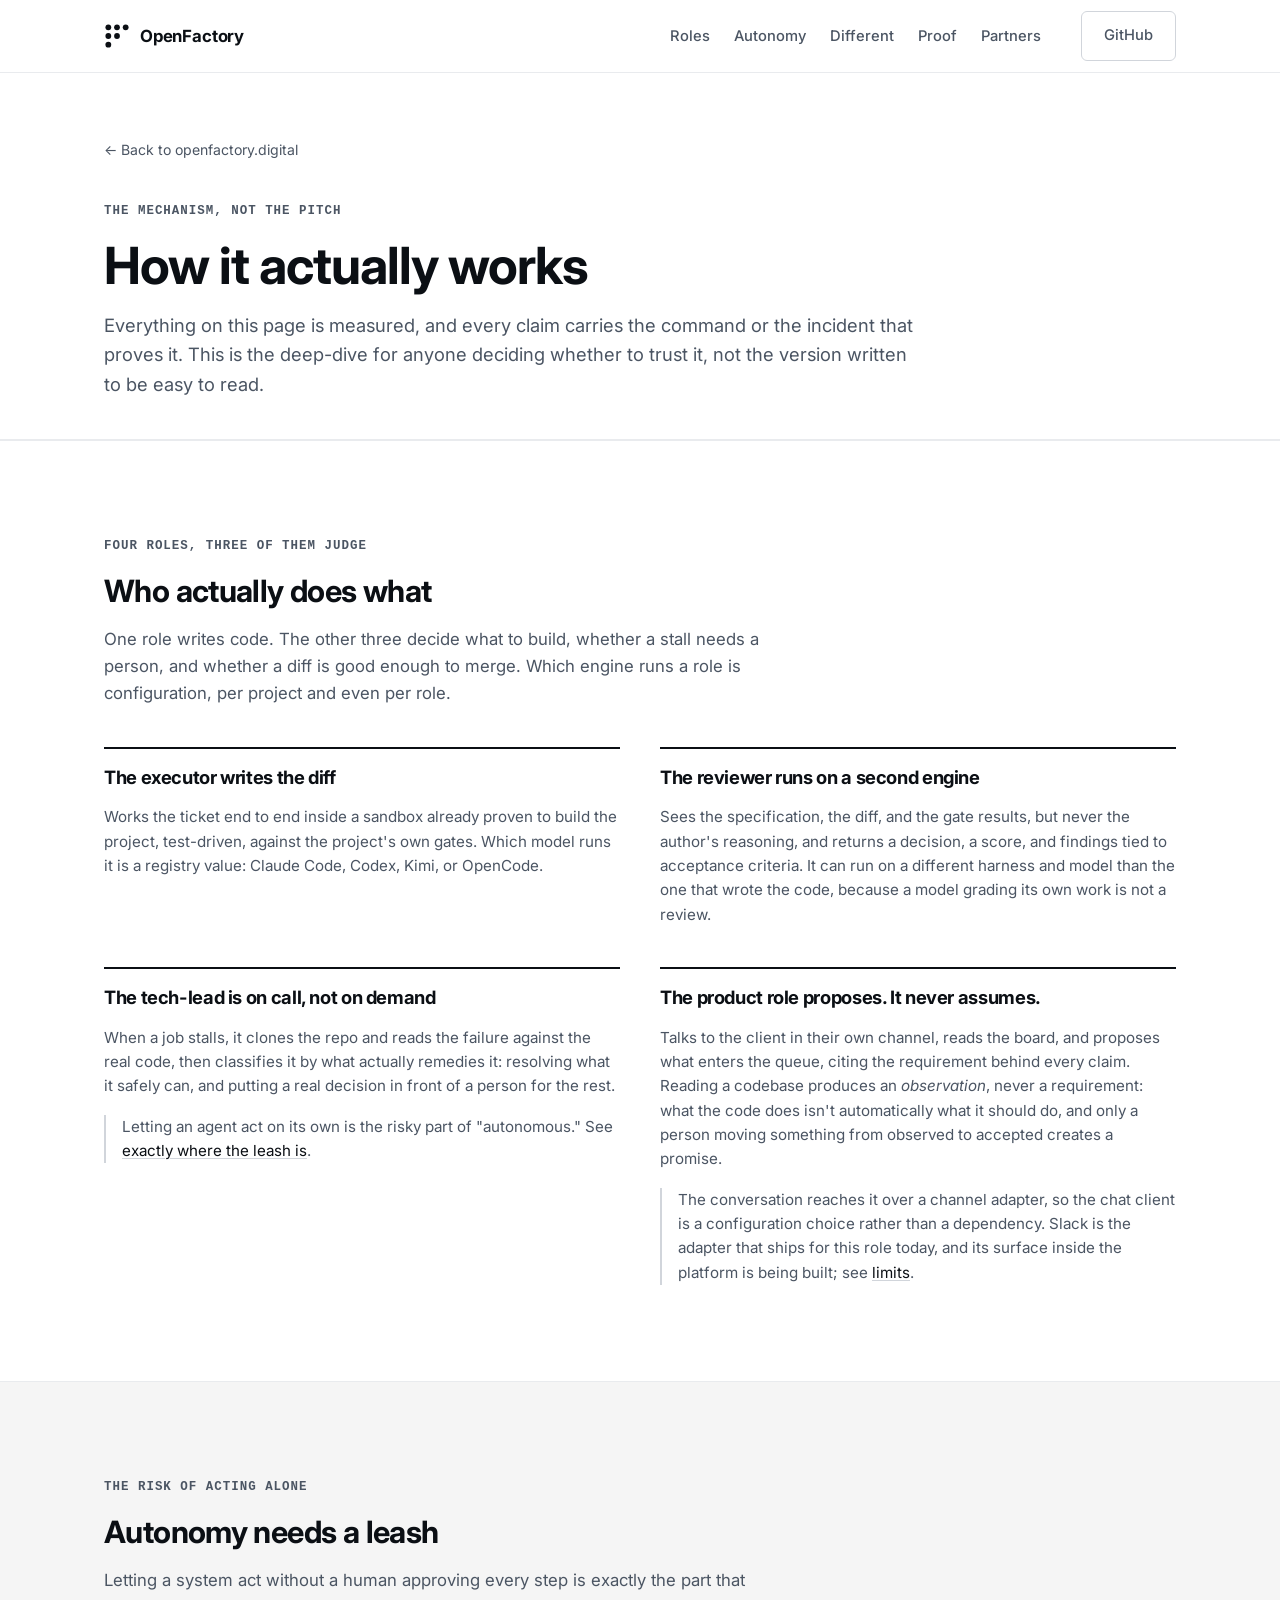
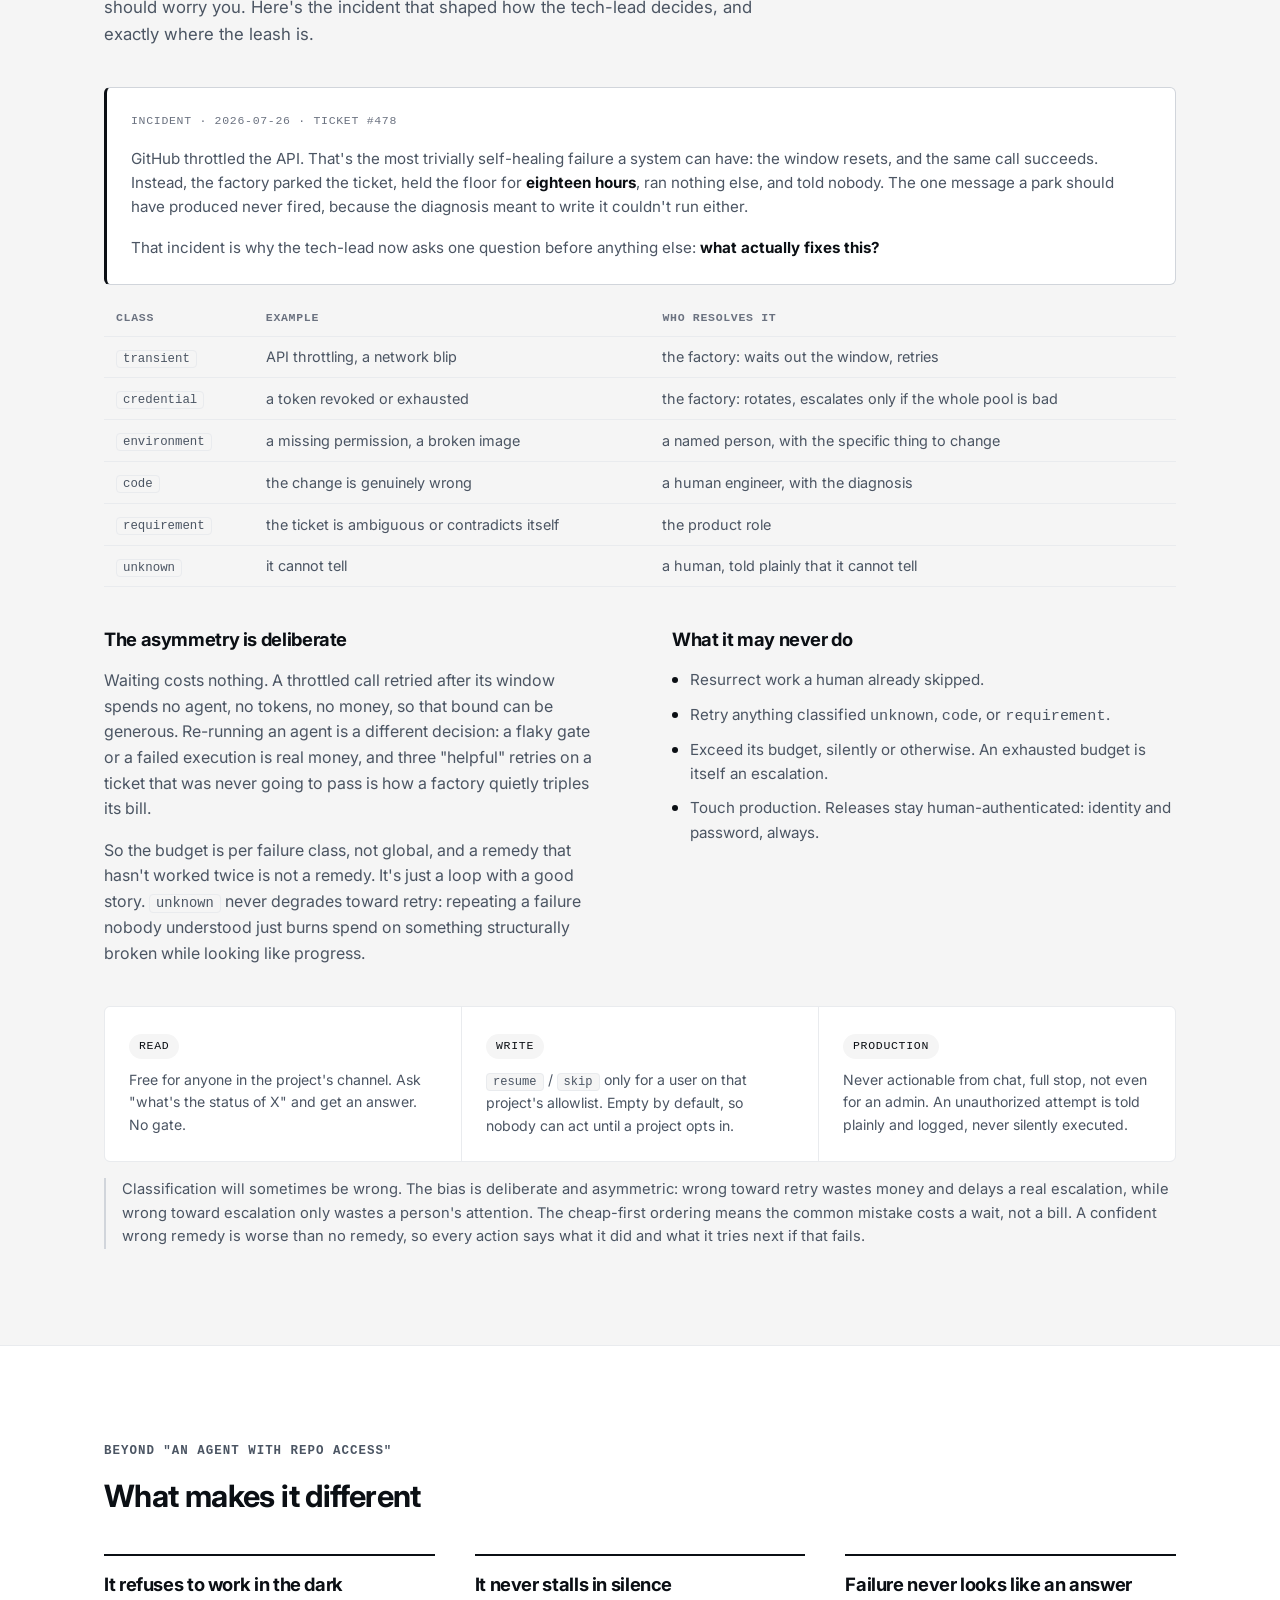
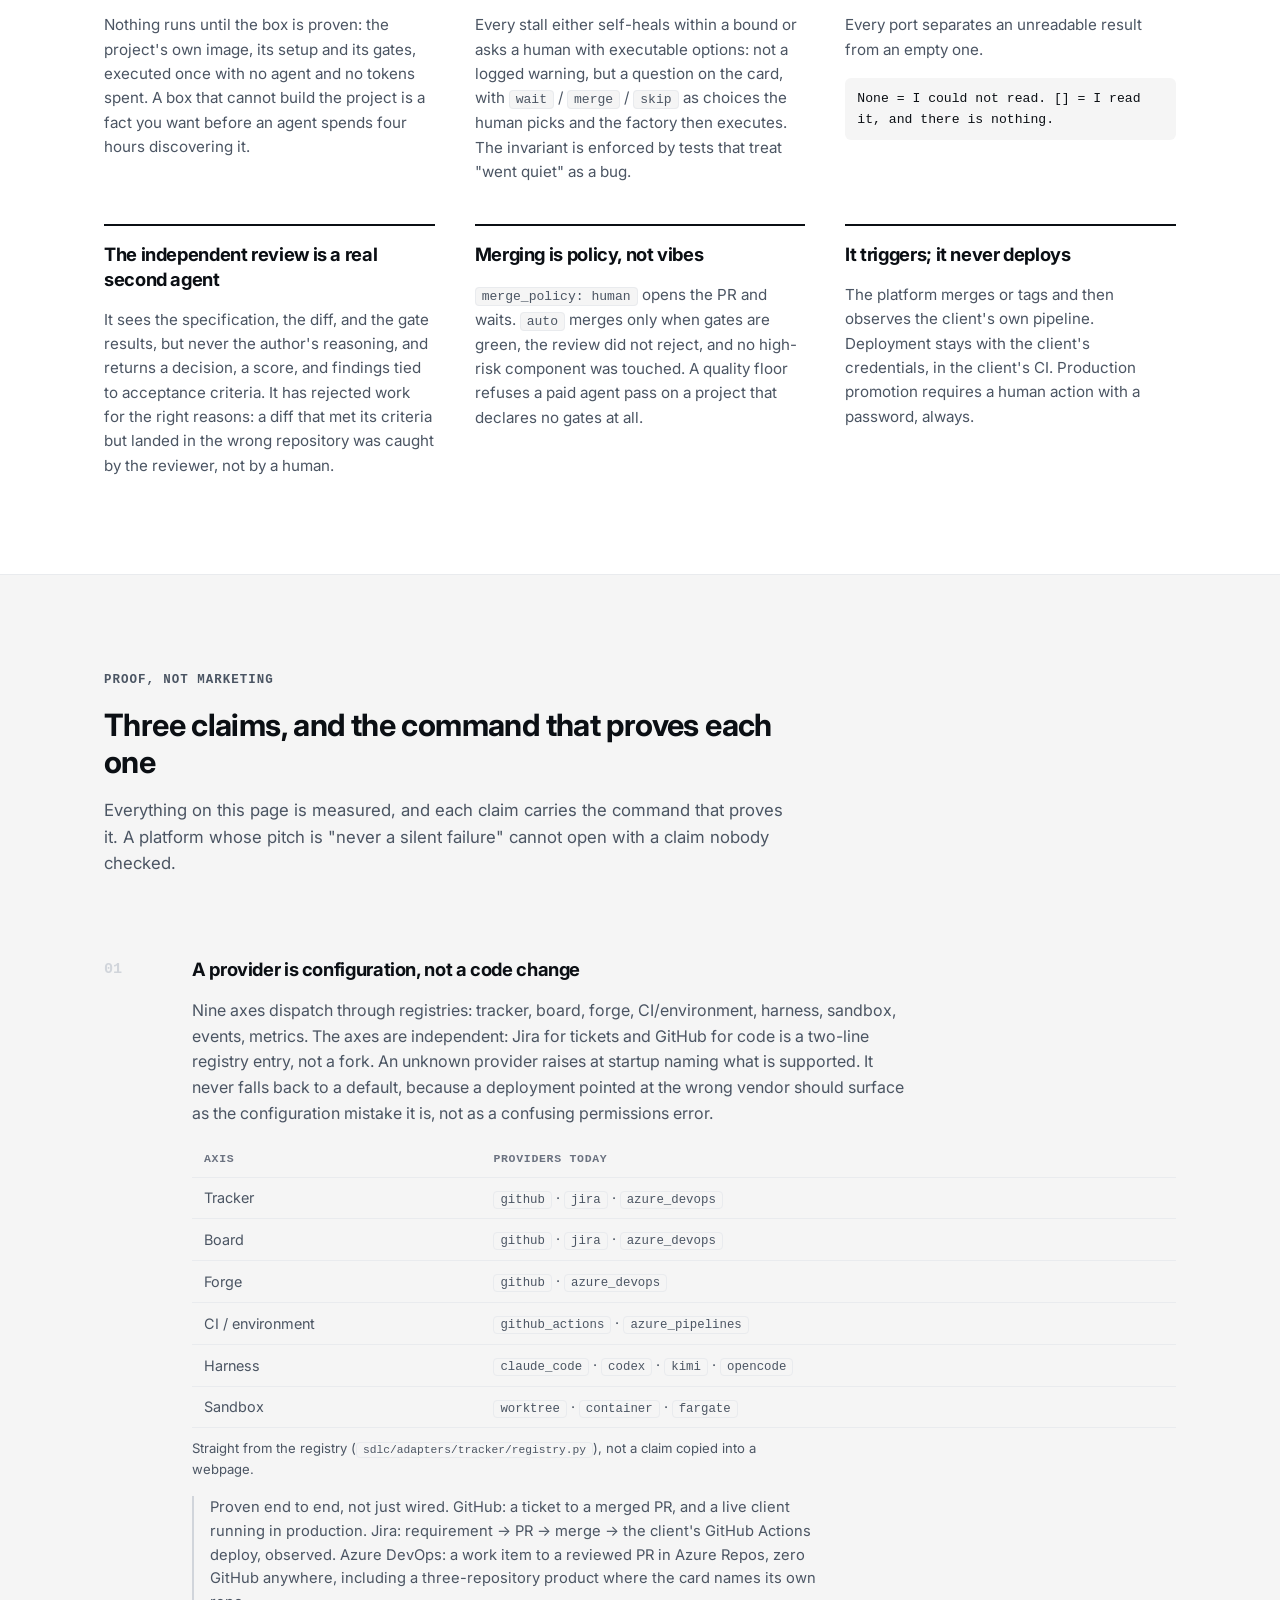
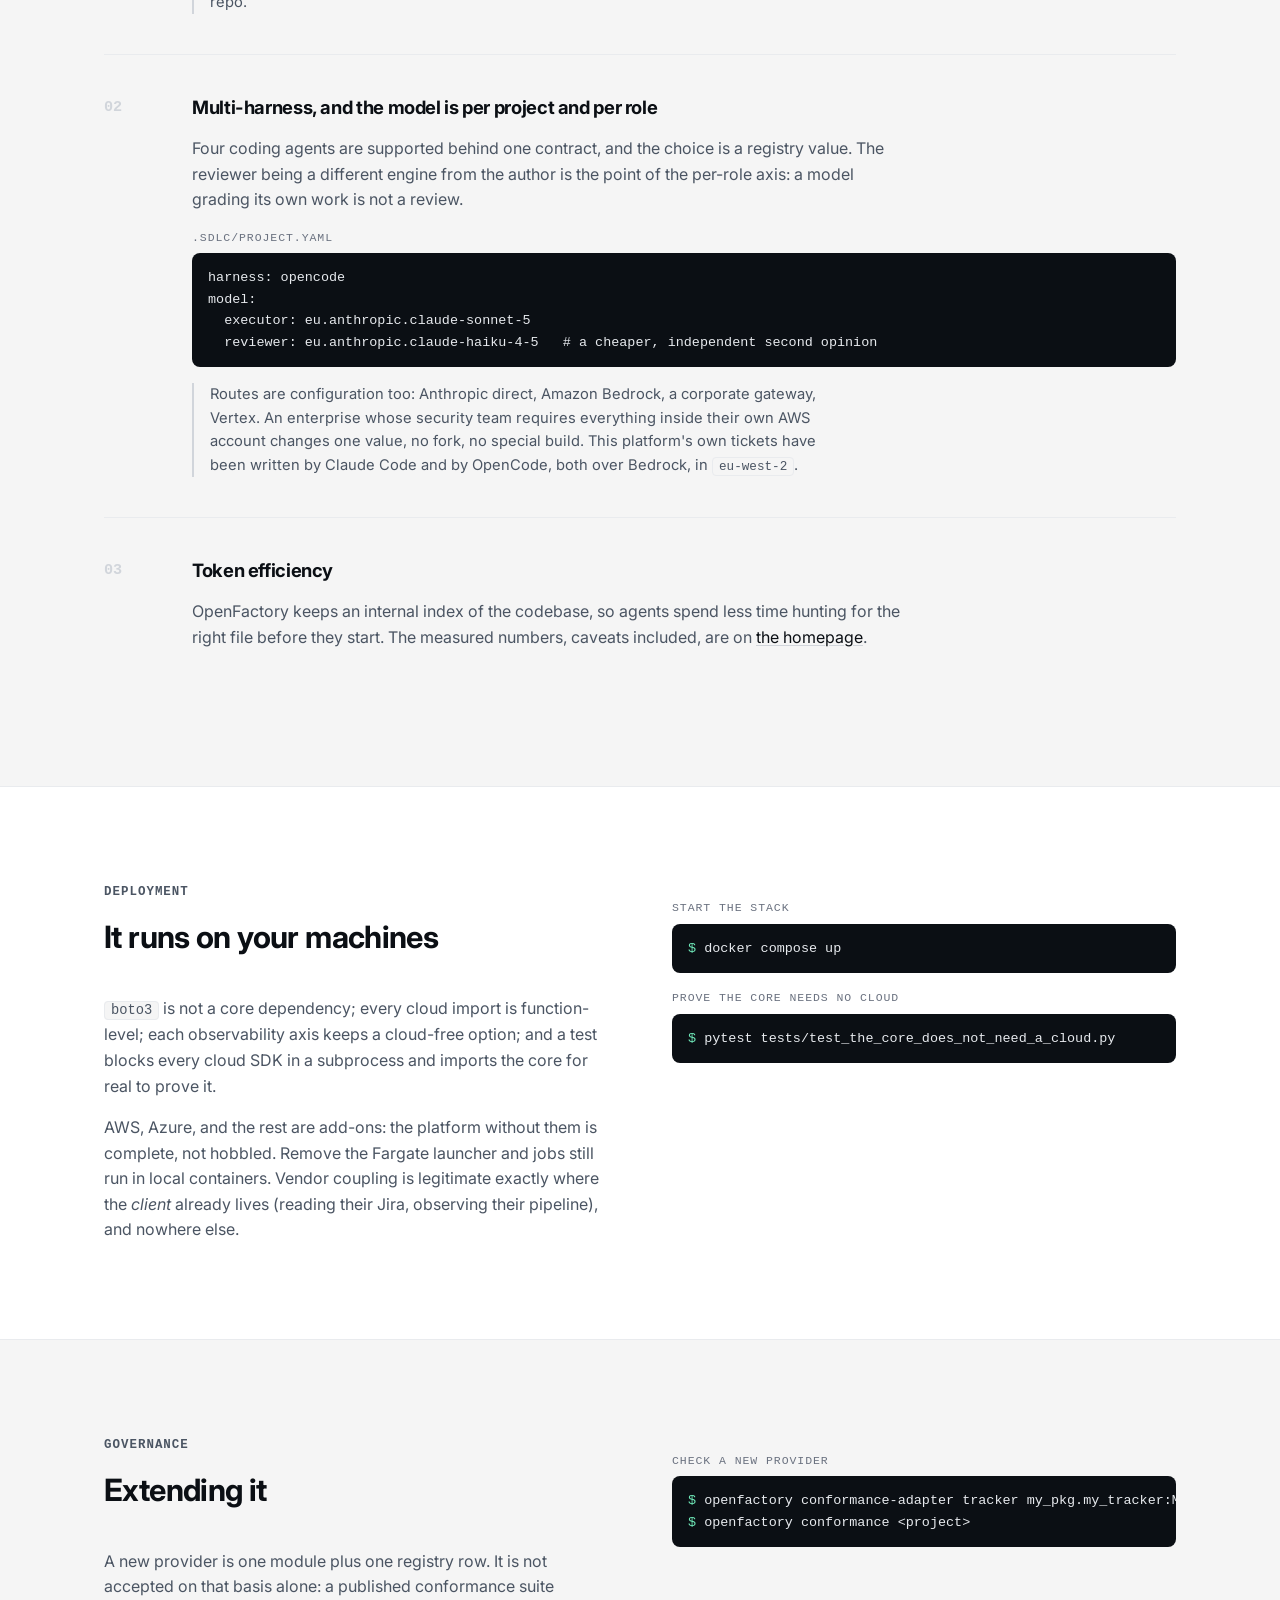
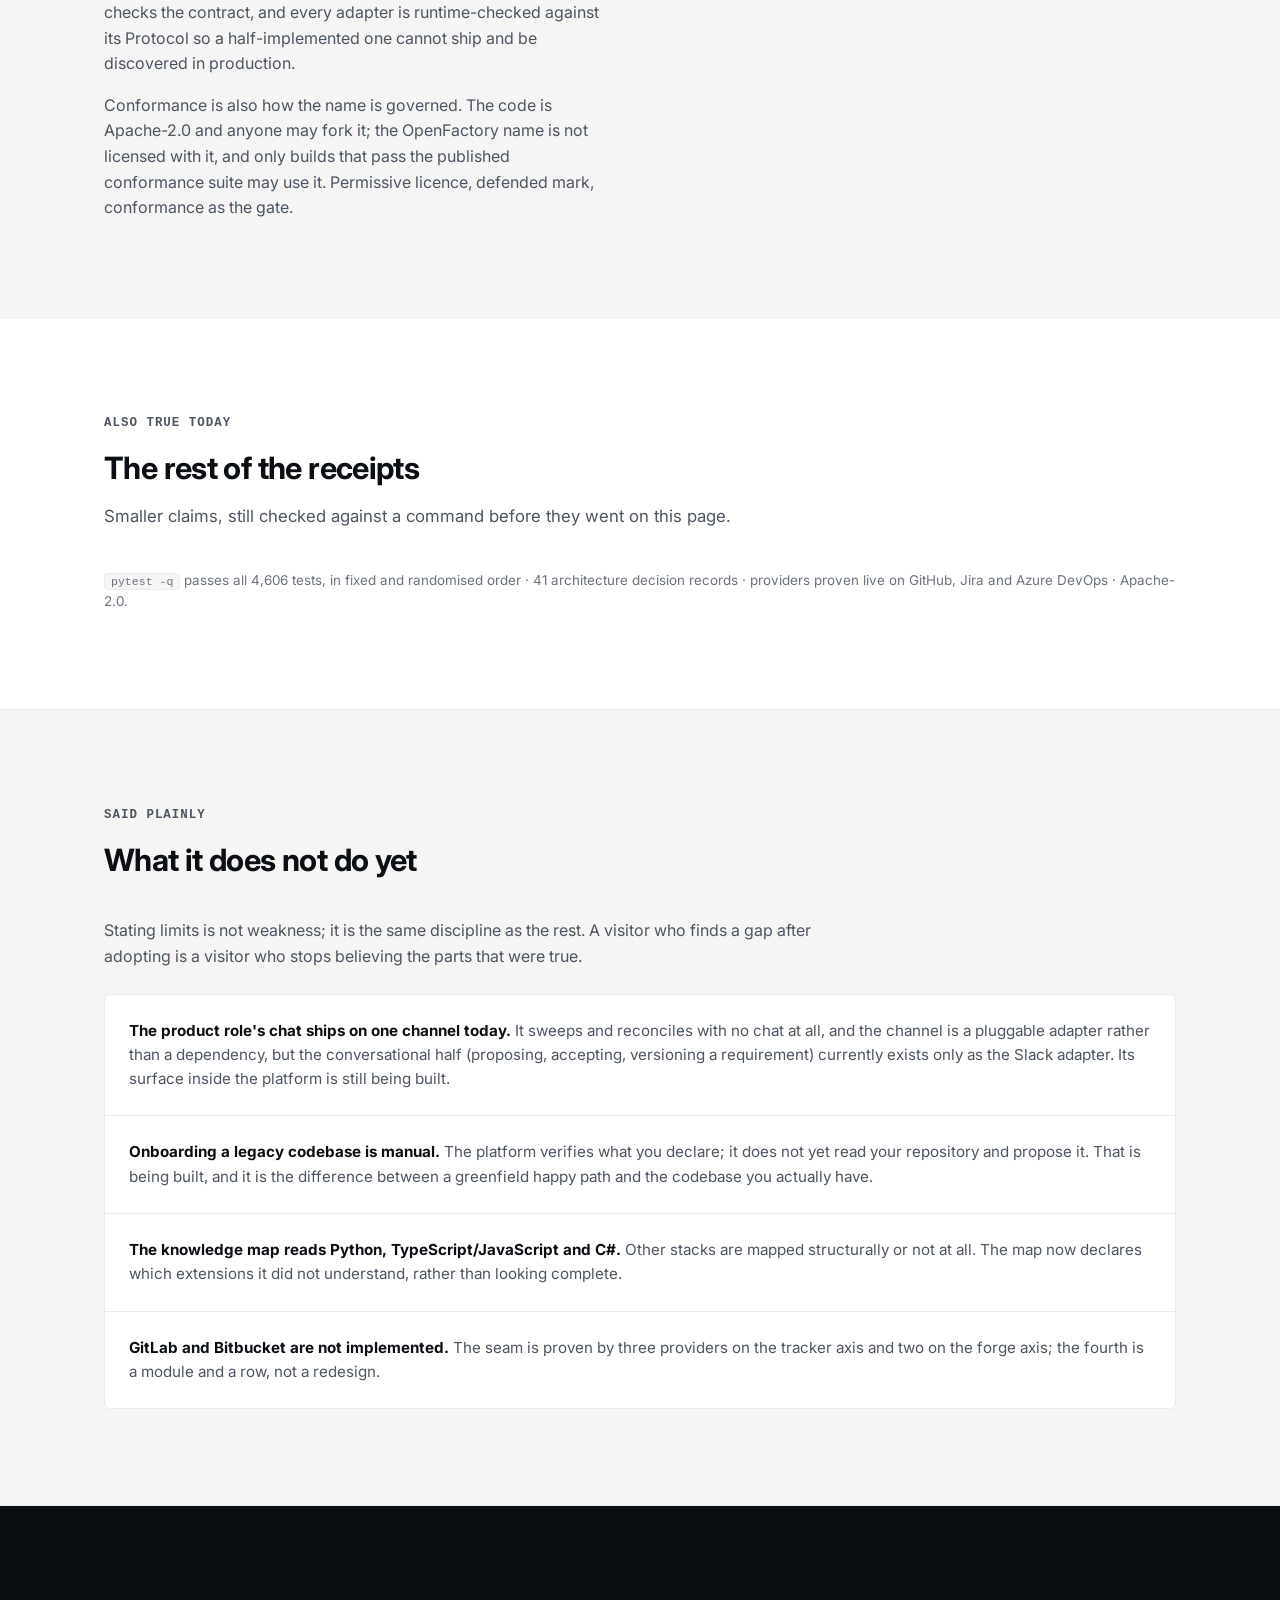
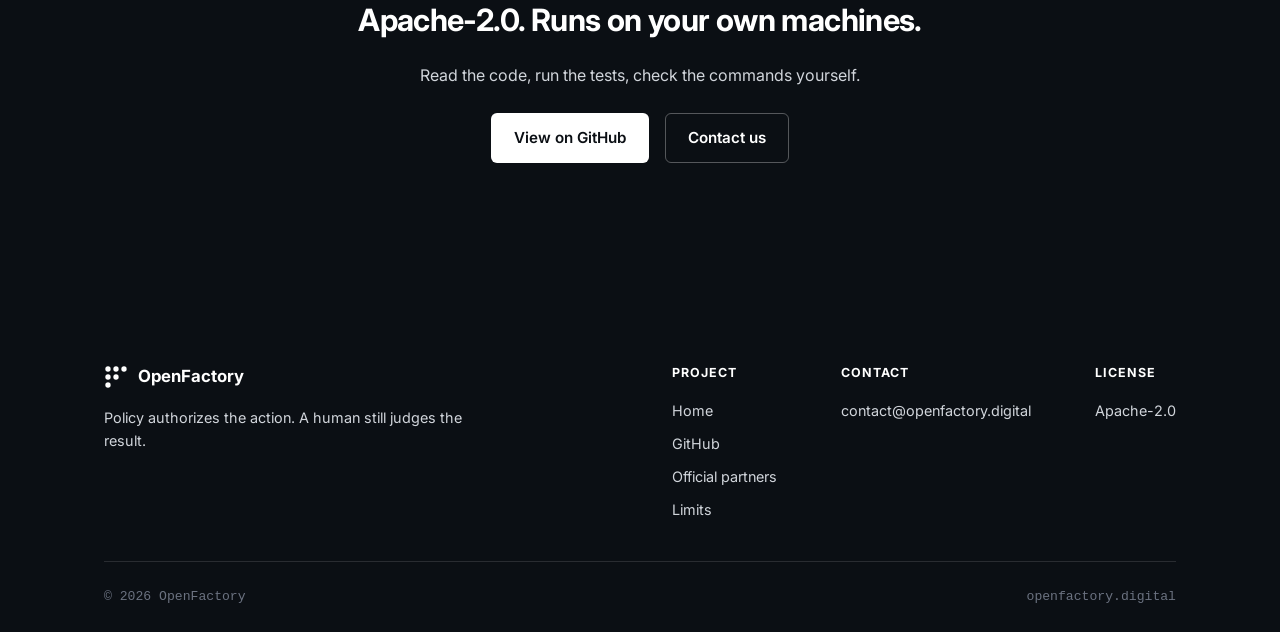
==== commit 07c69bb1: "Refresh OpenFactory site and introduce implementation partners" ====
--- a/how-it-works.html
+++ b/how-it-works.html
@@ -44,7 +44,7 @@
             <li><a href="#autonomy">Autonomy</a></li>
             <li><a href="#different">Different</a></li>
             <li><a href="#proof">Proof</a></li>
-            <li><a href="#limits">Limits</a></li>
+            <li><a href="/index.html#partners">Partners</a></li>
           </ul>
         </div>
         <div class="nav-cta">
@@ -547,7 +547,7 @@
             <ul>
               <li><a href="/index.html">Home</a></li>
               <li><a href="https://github.com/Open-Factory-Digital/openfactory-core" target="_blank" rel="noopener">GitHub</a></li>
-              <li><a href="/index.html#numbers">Numbers</a></li>
+              <li><a href="/index.html#partners">Official partners</a></li>
               <li><a href="#limits">Limits</a></li>
             </ul>
           </div>
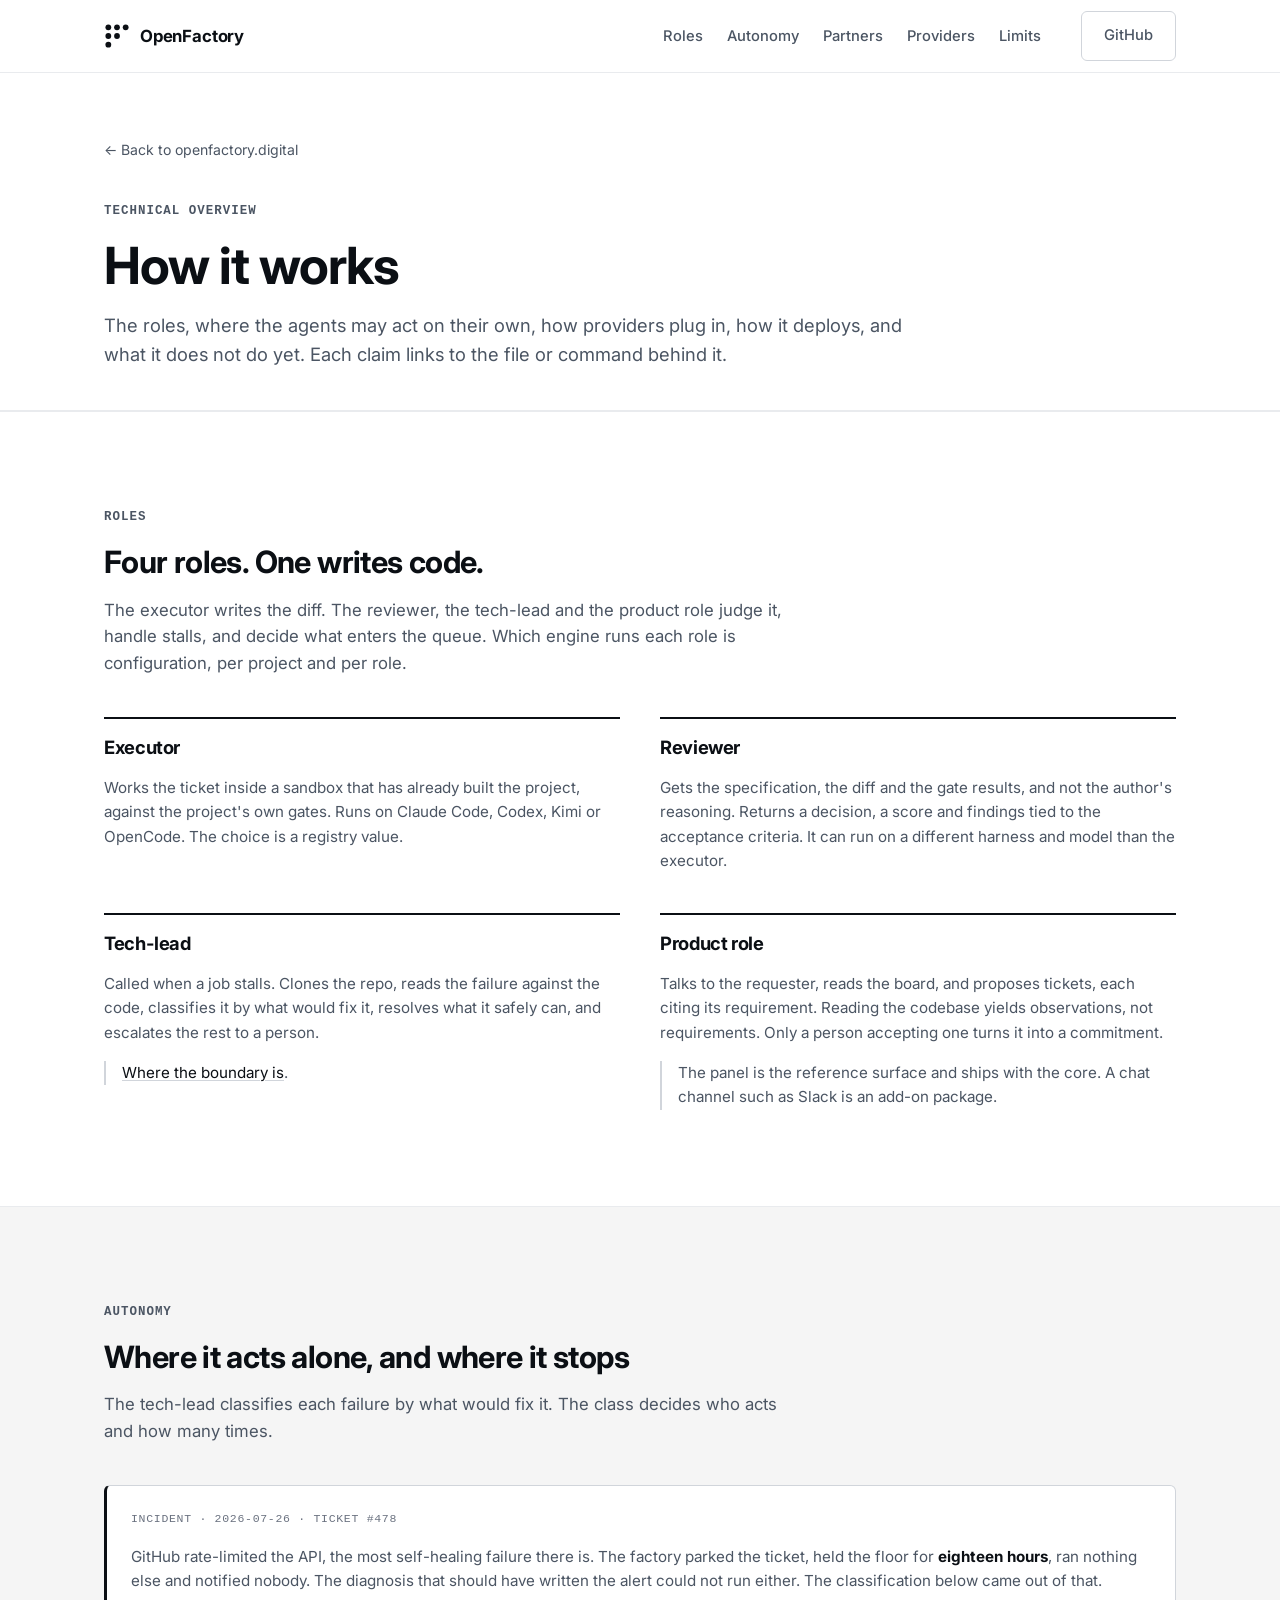
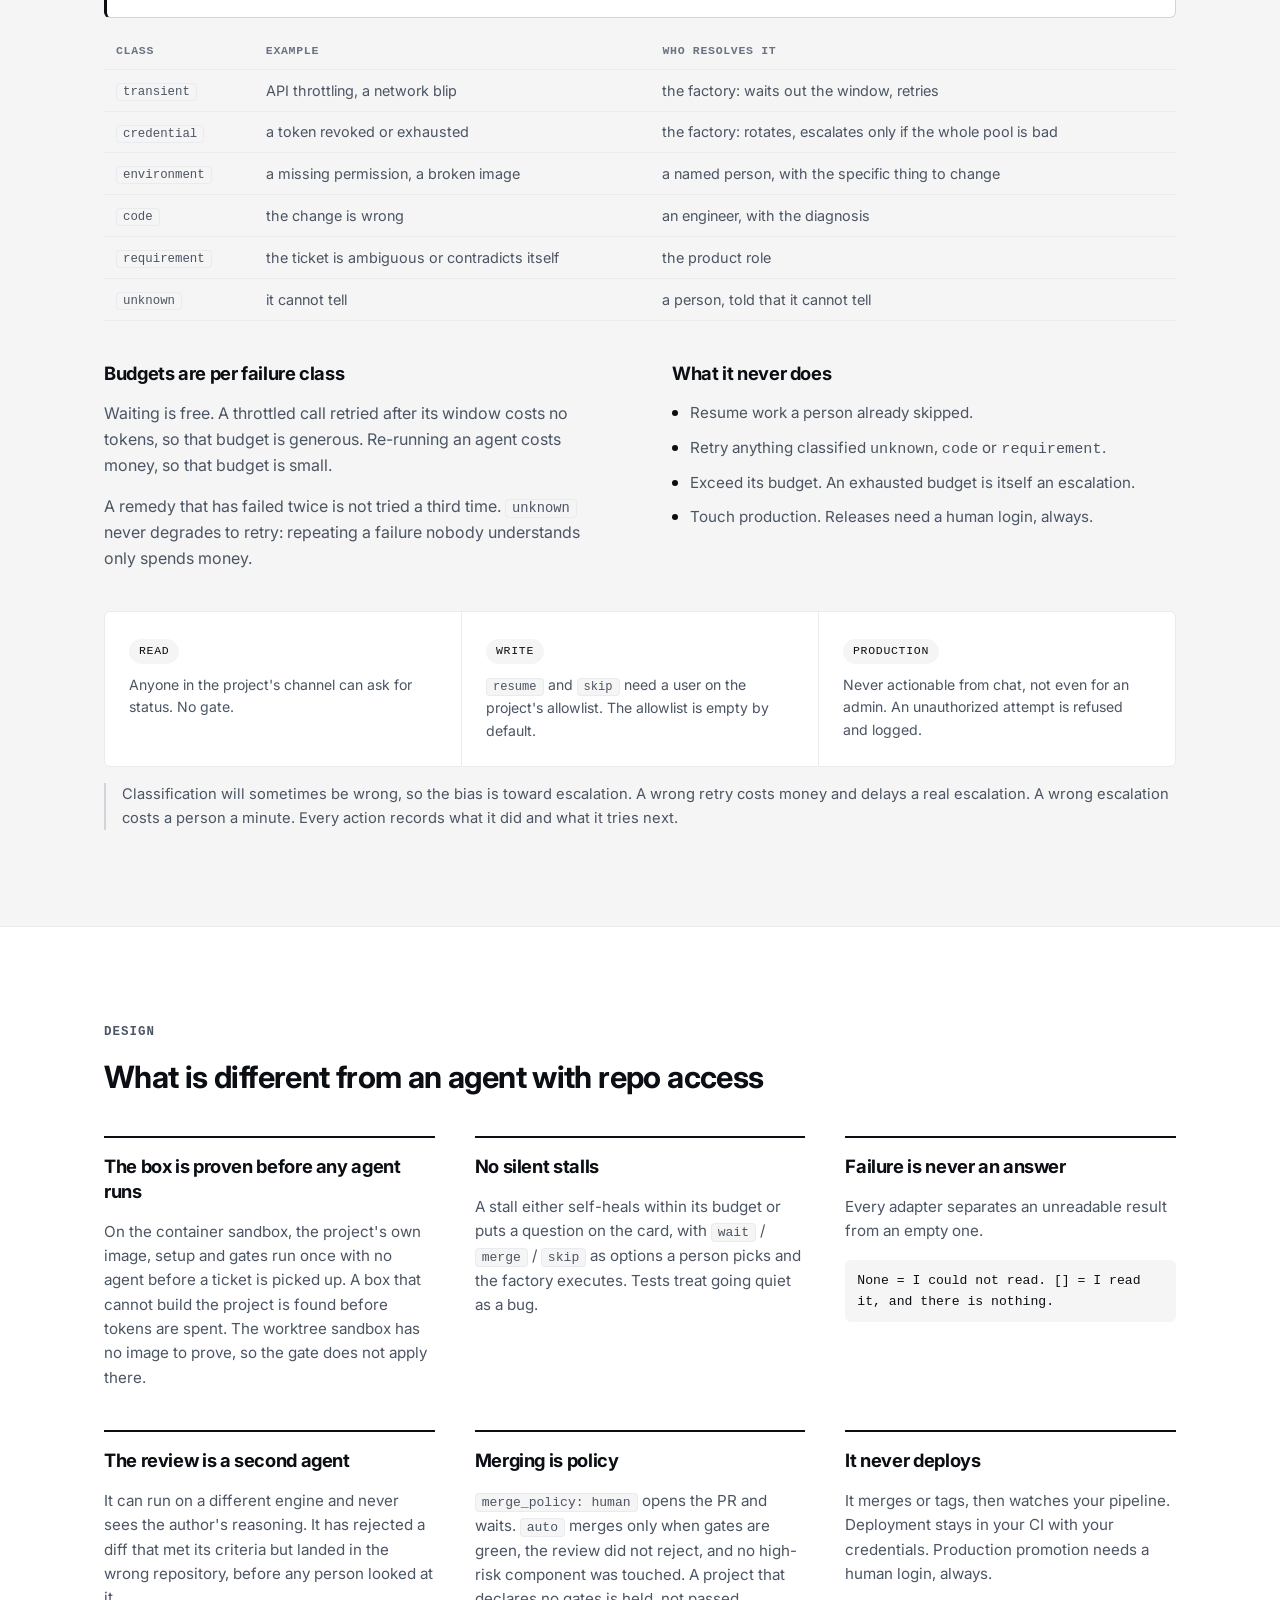
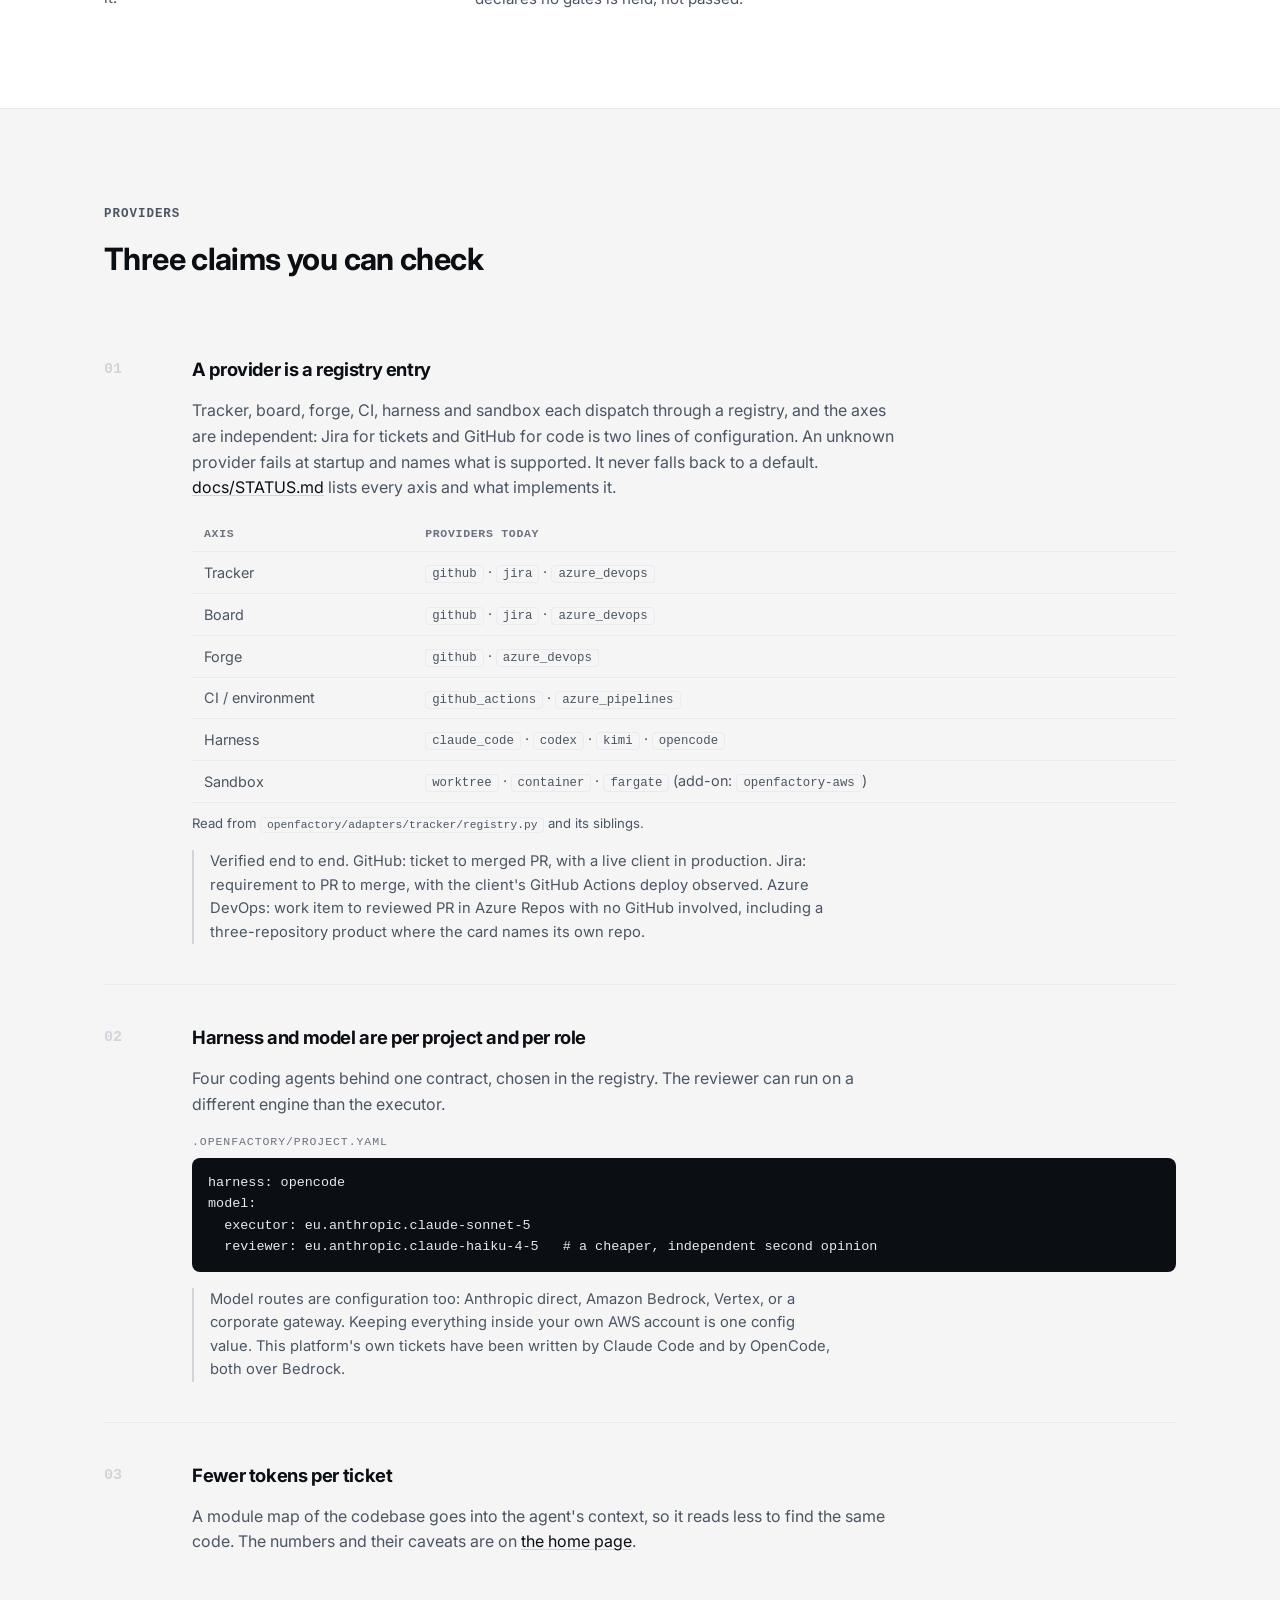
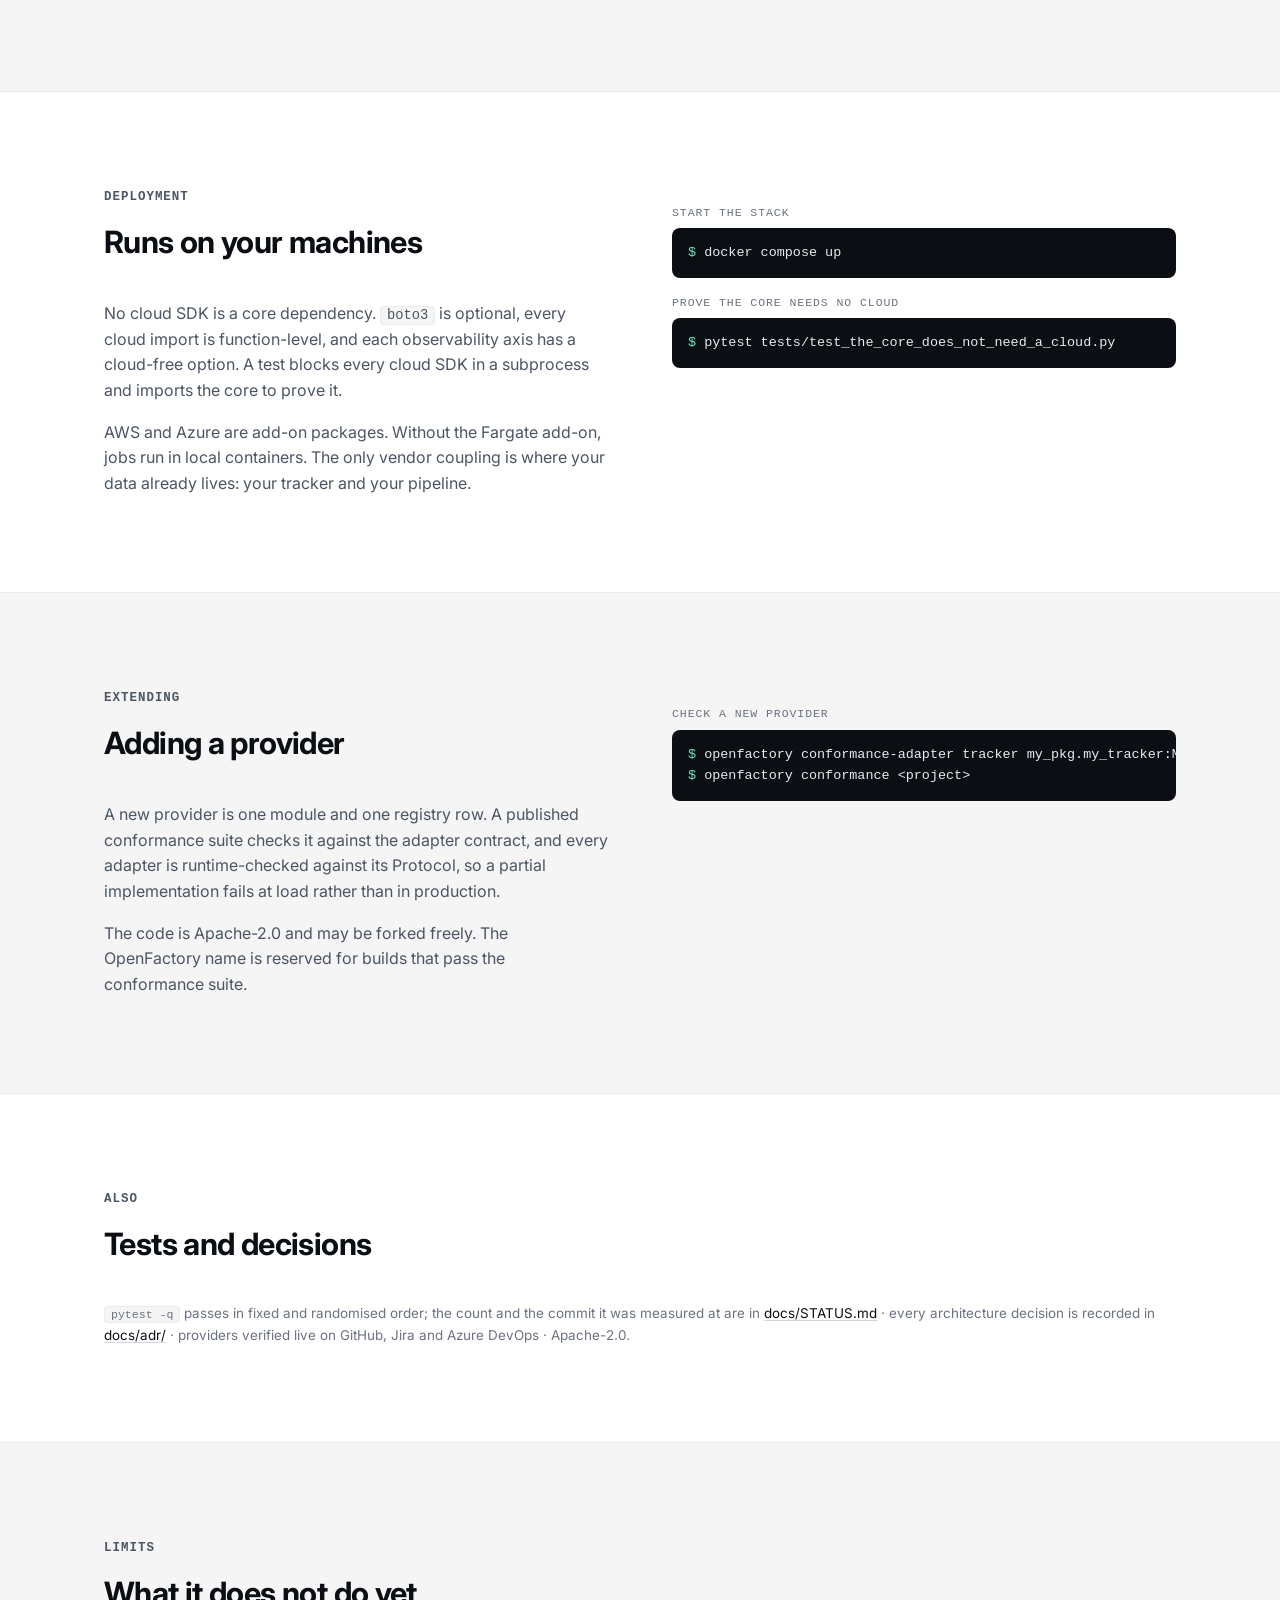
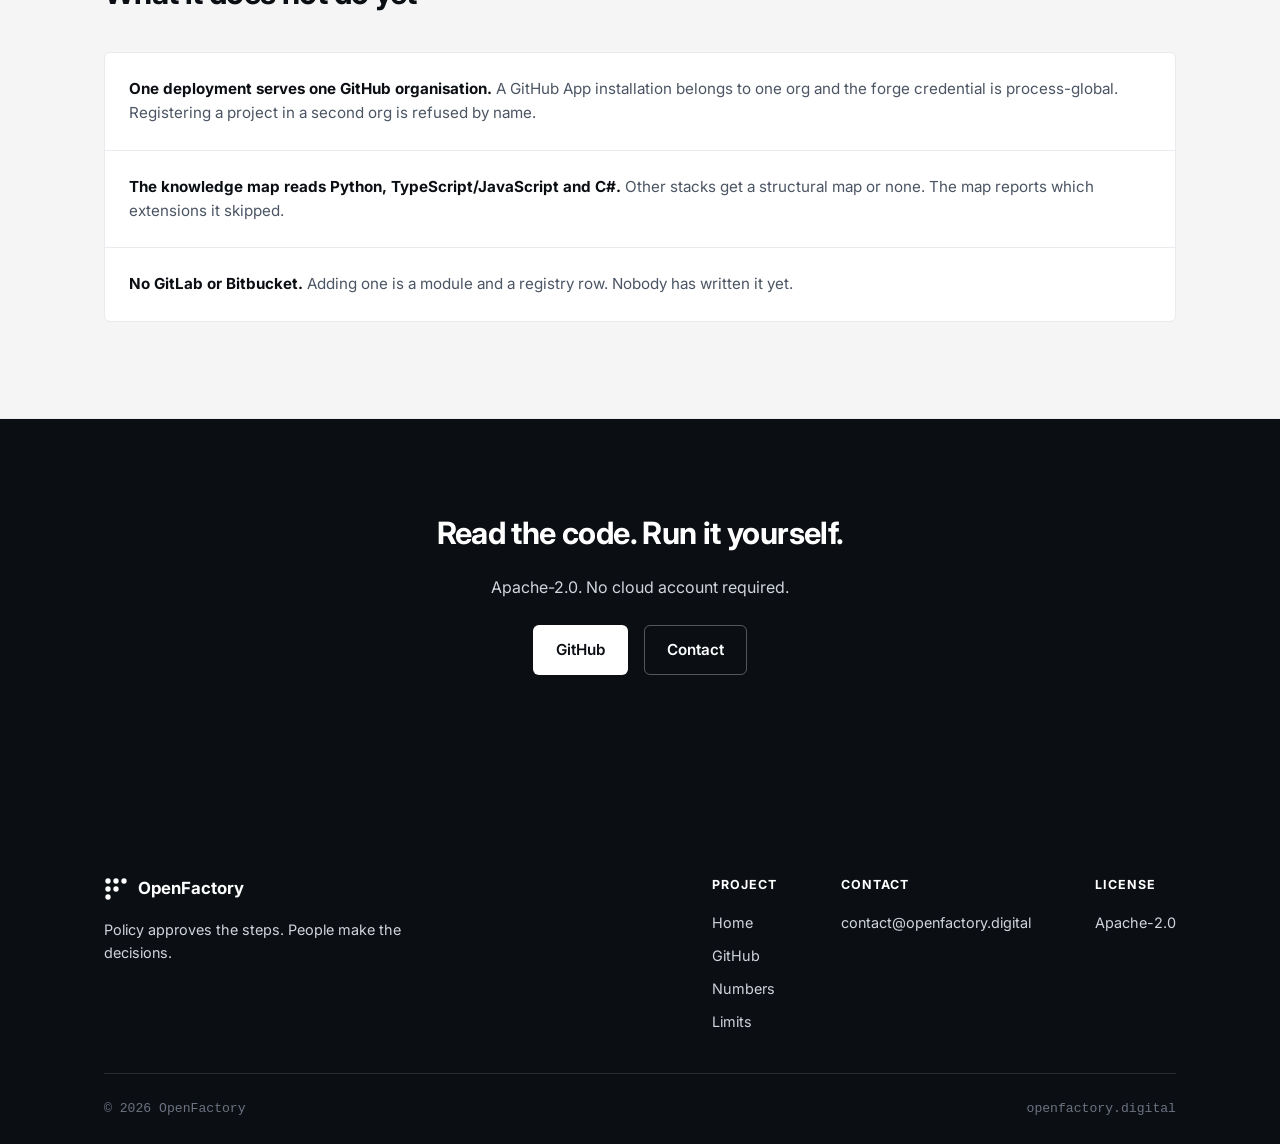
==== commit 5bd20b05: "Refresh OpenFactory site and feature official partners" ====
--- a/how-it-works.html
+++ b/how-it-works.html
@@ -3,8 +3,8 @@
 <head>
   <meta charset="UTF-8">
   <meta name="viewport" content="width=device-width, initial-scale=1.0">
-  <title>How OpenFactory works: the mechanism, the proof, the limits</title>
-  <meta name="description" content="The registries, the roles, the autonomy boundary, and the commands that prove each claim. The technical deep-dive behind OpenFactory's pitch.">
+  <title>How OpenFactory works</title>
+  <meta name="description" content="The roles, where the agents may act on their own, how providers plug in, how it deploys, and what it does not do yet. Each claim links to the file or command behind it.">
   <meta name="theme-color" content="#0B0F14">
 
   <link rel="icon" type="image/png" sizes="32x32" href="/assets/favicons/favicon-32.png">
@@ -12,8 +12,8 @@
   <link rel="apple-touch-icon" href="/assets/favicons/app-icon-512.png">
 
   <meta property="og:type" content="website">
-  <meta property="og:title" content="How OpenFactory works: the mechanism, the proof, the limits">
-  <meta property="og:description" content="The registries, the roles, the autonomy boundary, and the commands that prove each claim.">
+  <meta property="og:title" content="How OpenFactory works">
+  <meta property="og:description" content="The roles, where the agents may act on their own, how providers plug in, how it deploys, and what it does not do yet.">
   <meta property="og:image" content="/assets/logos/logo-horizontal.png">
   <meta property="og:url" content="https://openfactory.digital/how-it-works.html">
   <meta name="twitter:card" content="summary_large_image">
@@ -42,9 +42,9 @@
           <ul>
             <li><a href="#roles">Roles</a></li>
             <li><a href="#autonomy">Autonomy</a></li>
-            <li><a href="#different">Different</a></li>
-            <li><a href="#proof">Proof</a></li>
             <li><a href="/index.html#partners">Partners</a></li>
+            <li><a href="#proof">Providers</a></li>
+            <li><a href="#limits">Limits</a></li>
           </ul>
         </div>
         <div class="nav-cta">
@@ -58,16 +58,16 @@
 
   <main id="top">
 
-    <!-- ============ TECHNICAL INTRO ============ -->
+    <!-- ============ INTRO ============ -->
     <section class="tech-hero">
       <div class="container">
         <a href="/index.html" class="back-link">← Back to openfactory.digital</a>
-        <span class="eyebrow">The mechanism, not the pitch</span>
-        <h1>How it actually works</h1>
+        <span class="eyebrow">Technical overview</span>
+        <h1>How it works</h1>
         <p class="lede">
-          Everything on this page is measured, and every claim carries the command or the incident
-          that proves it. This is the deep-dive for anyone deciding whether to trust it, not the
-          version written to be easy to read.
+          The roles, where the agents may act on their own, how providers plug in, how it
+          deploys, and what it does not do yet. Each claim links to the file or command behind
+          it.
         </p>
       </div>
     </section>
@@ -76,93 +76,87 @@
     <section id="roles">
       <div class="container">
         <div class="section-head">
-          <span class="eyebrow">Four roles, three of them judge</span>
-          <h2>Who actually does what</h2>
-          <p>
-            One role writes code. The other three decide what to build, whether a stall needs a
-            person, and whether a diff is good enough to merge. Which engine runs a role is
-            configuration, per project and even per role.
+          <span class="eyebrow">Roles</span>
+          <h2>Four roles. One writes code.</h2>
+          <p>
+            The executor writes the diff. The reviewer, the tech-lead and the product role judge
+            it, handle stalls, and decide what enters the queue. Which engine runs each role is
+            configuration, per project and per role.
           </p>
         </div>
 
         <div class="roles-grid">
           <div class="role-card">
-            <h3>The executor writes the diff</h3>
-            <p>
-              Works the ticket end to end inside a sandbox already proven to build the project,
-              test-driven, against the project's own gates. Which model runs it is a registry
-              value: Claude Code, Codex, Kimi, or OpenCode.
+            <h3>Executor</h3>
+            <p>
+              Works the ticket inside a sandbox that has already built the project, against the
+              project's own gates. Runs on Claude Code, Codex, Kimi or OpenCode. The choice is a
+              registry value.
             </p>
           </div>
 
           <div class="role-card">
-            <h3>The reviewer runs on a second engine</h3>
-            <p>
-              Sees the specification, the diff, and the gate results, but never the author's
-              reasoning, and returns a decision, a score, and findings tied to acceptance
-              criteria. It can run on a different harness and model than the one that wrote the
-              code, because a model grading its own work is not a review.
+            <h3>Reviewer</h3>
+            <p>
+              Gets the specification, the diff and the gate results, and not the author's
+              reasoning. Returns a decision, a score and findings tied to the acceptance
+              criteria. It can run on a different harness and model than the executor.
             </p>
           </div>
 
           <div class="role-card">
-            <h3>The tech-lead is on call, not on demand</h3>
-            <p>
-              When a job stalls, it clones the repo and reads the failure against the real code,
-              then classifies it by what actually remedies it: resolving what it safely can, and
-              putting a real decision in front of a person for the rest.
+            <h3>Tech-lead</h3>
+            <p>
+              Called when a job stalls. Clones the repo, reads the failure against the code,
+              classifies it by what would fix it, resolves what it safely can, and escalates the
+              rest to a person.
             </p>
             <p class="claim-note">
-              Letting an agent act on its own is the risky part of "autonomous." See
-              <a href="#autonomy">exactly where the leash is</a>.
+              <a href="#autonomy">Where the boundary is</a>.
             </p>
           </div>
 
           <div class="role-card">
-            <h3>The product role proposes. It never assumes.</h3>
-            <p>
-              Talks to the client in their own channel, reads the board, and proposes what enters
-              the queue, citing the requirement behind every claim. Reading a codebase produces an
-              <em>observation</em>, never a requirement: what the code does isn't automatically
-              what it should do, and only a person moving something from observed to accepted
-              creates a promise.
-            </p>
+            <h3>Product role</h3>
+            <p>
+              Talks to the requester, reads the board, and proposes tickets, each citing its
+              requirement. Reading the codebase yields observations, not requirements. Only a
+              person accepting one turns it into a commitment.
+            </p>
+            <!-- SOURCE (openfactory-core, public tree):
+                 · adapters/channel/registry.py:21 — DEFAULT_KIND = "panel"
+                 · adapters/channel/registry.py:41-43 — CHANNELS holds that one row
+                 · docs/STATUS.md:85 — the panel is the reference surface (ADR-0038); Slack is
+                   the openfactory-slack add-on
+                 · docs/reference/product-role.md:4 — the panel surface at /product/<name> -->
             <p class="claim-note">
-              The conversation reaches it over a channel adapter, so the chat client is a
-              configuration choice rather than a dependency. Slack is the adapter that ships for
-              this role today, and its surface inside the platform is being built; see
-              <a href="#limits">limits</a>.
-            </p>
-          </div>
-        </div>
-      </div>
-    </section>
-
-    <!-- ============ AUTONOMY: the tech-lead's risk boundary ============ -->
+              The panel is the reference surface and ships with the core. A chat channel such as
+              Slack is an add-on package.
+            </p>
+          </div>
+        </div>
+      </div>
+    </section>
+
+    <!-- ============ AUTONOMY ============ -->
     <section id="autonomy" class="section-muted">
       <div class="container">
         <div class="section-head">
-          <span class="eyebrow">The risk of acting alone</span>
-          <h2>Autonomy needs a leash</h2>
-          <p>
-            Letting a system act without a human approving every step is exactly the part that
-            should worry you. Here's the incident that shaped how the tech-lead decides, and
-            exactly where the leash is.
+          <span class="eyebrow">Autonomy</span>
+          <h2>Where it acts alone, and where it stops</h2>
+          <p>
+            The tech-lead classifies each failure by what would fix it. The class decides who
+            acts and how many times.
           </p>
         </div>
 
         <div class="incident-box">
           <span class="incident-tag">Incident · 2026-07-26 · ticket #478</span>
           <p>
-            GitHub throttled the API. That's the most trivially self-healing failure a system can
-            have: the window resets, and the same call succeeds. Instead, the factory parked the
-            ticket, held the floor for <strong>eighteen hours</strong>, ran nothing else, and told
-            nobody. The one message a park should have produced never fired, because the
-            diagnosis meant to write it couldn't run either.
-          </p>
-          <p>
-            That incident is why the tech-lead now asks one question before anything else:
-            <strong>what actually fixes this?</strong>
+            GitHub rate-limited the API, the most self-healing failure there is. The factory
+            parked the ticket, held the floor for <strong>eighteen hours</strong>, ran nothing
+            else and notified nobody. The diagnosis that should have written the alert could not
+            run either. The classification below came out of that.
           </p>
         </div>
 
@@ -173,37 +167,32 @@
               <tr><td><code>transient</code></td><td>API throttling, a network blip</td><td>the factory: waits out the window, retries</td></tr>
               <tr><td><code>credential</code></td><td>a token revoked or exhausted</td><td>the factory: rotates, escalates only if the whole pool is bad</td></tr>
               <tr><td><code>environment</code></td><td>a missing permission, a broken image</td><td>a named person, with the specific thing to change</td></tr>
-              <tr><td><code>code</code></td><td>the change is genuinely wrong</td><td>a human engineer, with the diagnosis</td></tr>
+              <tr><td><code>code</code></td><td>the change is wrong</td><td>an engineer, with the diagnosis</td></tr>
               <tr><td><code>requirement</code></td><td>the ticket is ambiguous or contradicts itself</td><td>the product role</td></tr>
-              <tr><td><code>unknown</code></td><td>it cannot tell</td><td>a human, told plainly that it cannot tell</td></tr>
+              <tr><td><code>unknown</code></td><td>it cannot tell</td><td>a person, told that it cannot tell</td></tr>
             </tbody>
           </table>
         </div>
 
         <div class="two-col autonomy-cols">
           <div>
-            <h3>The asymmetry is deliberate</h3>
-            <p>
-              Waiting costs nothing. A throttled call retried after its window spends no agent, no
-              tokens, no money, so that bound can be generous. Re-running an agent is a different
-              decision: a flaky gate or a failed execution is real money, and three "helpful"
-              retries on a ticket that was never going to pass is how a factory quietly triples its
-              bill.
-            </p>
-            <p>
-              So the budget is per failure class, not global, and a remedy that hasn't worked twice
-              is not a remedy. It's just a loop with a good story. <code>unknown</code> never
-              degrades toward retry: repeating a failure nobody understood just burns spend on
-              something structurally broken while looking like progress.
+            <h3>Budgets are per failure class</h3>
+            <p>
+              Waiting is free. A throttled call retried after its window costs no tokens, so
+              that budget is generous. Re-running an agent costs money, so that budget is small.
+            </p>
+            <p>
+              A remedy that has failed twice is not tried a third time. <code>unknown</code>
+              never degrades to retry: repeating a failure nobody understands only spends money.
             </p>
           </div>
           <div>
-            <h3>What it may never do</h3>
+            <h3>What it never does</h3>
             <ul class="never-list">
-              <li>Resurrect work a human already skipped.</li>
-              <li>Retry anything classified <code>unknown</code>, <code>code</code>, or <code>requirement</code>.</li>
-              <li>Exceed its budget, silently or otherwise. An exhausted budget is itself an escalation.</li>
-              <li>Touch production. Releases stay human-authenticated: identity and password, always.</li>
+              <li>Resume work a person already skipped.</li>
+              <li>Retry anything classified <code>unknown</code>, <code>code</code> or <code>requirement</code>.</li>
+              <li>Exceed its budget. An exhausted budget is itself an escalation.</li>
+              <li>Touch production. Releases need a human login, always.</li>
             </ul>
           </div>
         </div>
@@ -211,118 +200,115 @@
         <div class="auth-strip">
           <div class="auth-step">
             <span class="auth-step-tag">read</span>
-            <p>Free for anyone in the project's channel. Ask "what's the status of X" and get an answer. No gate.</p>
+            <p>Anyone in the project's channel can ask for status. No gate.</p>
           </div>
           <div class="auth-step">
             <span class="auth-step-tag">write</span>
-            <p><code>resume</code> / <code>skip</code> only for a user on that project's allowlist. Empty by default, so nobody can act until a project opts in.</p>
+            <p><code>resume</code> and <code>skip</code> need a user on the project's allowlist. The allowlist is empty by default.</p>
           </div>
           <div class="auth-step">
             <span class="auth-step-tag">production</span>
-            <p>Never actionable from chat, full stop, not even for an admin. An unauthorized attempt is told plainly and logged, never silently executed.</p>
+            <p>Never actionable from chat, not even for an admin. An unauthorized attempt is refused and logged.</p>
           </div>
         </div>
 
         <p class="claim-note">
-          Classification will sometimes be wrong. The bias is deliberate and asymmetric: wrong
-          toward retry wastes money and delays a real escalation, while wrong toward escalation
-          only wastes a person's attention. The cheap-first ordering means the common mistake costs
-          a wait, not a bill. A confident wrong remedy is worse than no remedy, so every action
-          says what it did and what it tries next if that fails.
+          Classification will sometimes be wrong, so the bias is toward escalation. A wrong
+          retry costs money and delays a real escalation. A wrong escalation costs a person a
+          minute. Every action records what it did and what it tries next.
         </p>
       </div>
     </section>
 
-    <!-- ============ WHY IT'S DIFFERENT ============ -->
+    <!-- ============ DESIGN ============ -->
     <section id="different">
       <div class="container">
         <div class="section-head">
-          <span class="eyebrow">Beyond "an agent with repo access"</span>
-          <h2>What makes it different</h2>
+          <span class="eyebrow">Design</span>
+          <h2>What is different from an agent with repo access</h2>
         </div>
 
         <div class="feature-grid">
           <div class="feature">
-            <h3>It refuses to work in the dark</h3>
-            <p>
-              Nothing runs until the box is proven: the project's own image, its setup and its
-              gates, executed once with no agent and no tokens spent. A box that cannot build the
-              project is a fact you want before an agent spends four hours discovering it.
+            <h3>The box is proven before any agent runs</h3>
+            <!-- SOURCE: the pickup gate is container-only.
+                 · openfactory/box_prove.py:999-1000 — gate_reason returns None when
+                   box_traits(sandbox).honours_image is false
+                 · openfactory/box_prove.py:980-983 — a worktree box has no image and no toolbox
+                 · docs/STATUS.md:168 — `openfactory box prove` gates pickup on the container box -->
+            <p>
+              On the container sandbox, the project's own image, setup and gates run once with no
+              agent before a ticket is picked up. A box that cannot build the project is found
+              before tokens are spent. The worktree sandbox has no image to prove, so the gate
+              does not apply there.
             </p>
           </div>
 
           <div class="feature">
-            <h3>It never stalls in silence</h3>
-            <p>
-              Every stall either self-heals within a bound or asks a human with executable
-              options: not a logged warning, but a question on the card, with <code>wait</code> /
-              <code>merge</code> / <code>skip</code> as choices the human picks and the factory
-              then executes. The invariant is enforced by tests that treat "went quiet" as a bug.
+            <h3>No silent stalls</h3>
+            <p>
+              A stall either self-heals within its budget or puts a question on the card, with
+              <code>wait</code> / <code>merge</code> / <code>skip</code> as options a person picks
+              and the factory executes. Tests treat going quiet as a bug.
             </p>
           </div>
 
           <div class="feature">
-            <h3>Failure never looks like an answer</h3>
-            <p>Every port separates an unreadable result from an empty one.</p>
+            <h3>Failure is never an answer</h3>
+            <p>Every adapter separates an unreadable result from an empty one.</p>
             <span class="quote">None = I could not read. [] = I read it, and there is nothing.</span>
           </div>
 
           <div class="feature">
-            <h3>The independent review is a real second agent</h3>
-            <p>
-              It sees the specification, the diff, and the gate results, but never the author's
-              reasoning, and returns a decision, a score, and findings tied to acceptance
-              criteria. It has rejected work for the right reasons: a diff that met its criteria
-              but landed in the wrong repository was caught by the reviewer, not by a human.
+            <h3>The review is a second agent</h3>
+            <p>
+              It can run on a different engine and never sees the author's reasoning. It has
+              rejected a diff that met its criteria but landed in the wrong repository, before
+              any person looked at it.
             </p>
           </div>
 
           <div class="feature">
-            <h3>Merging is policy, not vibes</h3>
+            <h3>Merging is policy</h3>
             <p>
               <code>merge_policy: human</code> opens the PR and waits. <code>auto</code> merges
-              only when gates are green, the review did not reject, and no high-risk component was
-              touched. A quality floor refuses a paid agent pass on a project that declares no
-              gates at all.
+              only when gates are green, the review did not reject, and no high-risk component
+              was touched. A project that declares no gates is held, not passed.
             </p>
           </div>
 
           <div class="feature">
-            <h3>It triggers; it never deploys</h3>
-            <p>
-              The platform merges or tags and then observes the client's own pipeline. Deployment
-              stays with the client's credentials, in the client's CI. Production promotion
-              requires a human action with a password, always.
-            </p>
-          </div>
-        </div>
-      </div>
-    </section>
-
-    <!-- ============ PROOF: the three claims ============ -->
+            <h3>It never deploys</h3>
+            <p>
+              It merges or tags, then watches your pipeline. Deployment stays in your CI with your
+              credentials. Production promotion needs a human login, always.
+            </p>
+          </div>
+        </div>
+      </div>
+    </section>
+
+    <!-- ============ PROVIDERS: three checkable claims ============ -->
     <section id="proof" class="section-muted">
       <div class="container">
         <div class="section-head">
-          <span class="eyebrow">Proof, not marketing</span>
-          <h2>Three claims, and the command that proves each one</h2>
-          <p>
-            Everything on this page is measured, and each claim carries the command that proves
-            it. A platform whose pitch is "never a silent failure" cannot open with a claim nobody
-            checked.
-          </p>
-        </div>
-
+          <span class="eyebrow">Providers</span>
+          <h2>Three claims you can check</h2>
+        </div>
+
+        <!-- No axis count is typed here. openfactory/plugins.py:63-69 (AXES) is the count today
+             and docs/STATUS.md:77-87 publishes the table. Link, do not copy. -->
         <div class="claim">
           <span class="claim-index">01</span>
           <div>
-            <h3>A provider is configuration, not a code change</h3>
-            <p>
-              Nine axes dispatch through registries: tracker, board, forge, CI/environment,
-              harness, sandbox, events, metrics. The axes are independent: Jira for tickets and
-              GitHub for code is a two-line registry entry, not a fork. An unknown provider raises
-              at startup naming what is supported. It never falls back to a default, because a
-              deployment pointed at the wrong vendor should surface as the configuration mistake
-              it is, not as a confusing permissions error.
+            <h3>A provider is a registry entry</h3>
+            <p>
+              Tracker, board, forge, CI, harness and sandbox each dispatch through a registry, and
+              the axes are independent: Jira for tickets and GitHub for code is two lines of
+              configuration. An unknown provider fails at startup and names what is supported. It
+              never falls back to a default.
+              <a href="https://github.com/Open-Factory-Digital/openfactory-core/blob/main/docs/STATUS.md" target="_blank" rel="noopener">docs/STATUS.md</a>
+              lists every axis and what implements it.
             </p>
             <div class="table-scroll">
               <table>
@@ -333,20 +319,22 @@
                   <tr><td>Forge</td><td><code>github</code> · <code>azure_devops</code></td></tr>
                   <tr><td>CI / environment</td><td><code>github_actions</code> · <code>azure_pipelines</code></td></tr>
                   <tr><td>Harness</td><td><code>claude_code</code> · <code>codex</code> · <code>kimi</code> · <code>opencode</code></td></tr>
-                  <tr><td>Sandbox</td><td><code>worktree</code> · <code>container</code> · <code>fargate</code></td></tr>
+                  <!-- `fargate` is described by the core and run by an add-on:
+                       · docs/STATUS.md:84
+                       · openfactory/plugins.py:84 — SHIPS_IN maps box_runner.fargate to openfactory-aws
+                       · adapters/sandbox/registry.py:45 -->
+                  <tr><td>Sandbox</td><td><code>worktree</code> · <code>container</code> · <code>fargate</code> (add-on: <code>openfactory-aws</code>)</td></tr>
                 </tbody>
               </table>
             </div>
             <p class="table-source">
-              Straight from the registry (<code>sdlc/adapters/tracker/registry.py</code>), not a
-              claim copied into a webpage.
+              Read from <code>openfactory/adapters/tracker/registry.py</code> and its siblings.
             </p>
             <p class="claim-note">
-              Proven end to end, not just wired. GitHub: a ticket to a merged PR, and a live
-              client running in production. Jira: requirement → PR → merge → the client's GitHub
-              Actions deploy, observed. Azure DevOps: a work item to a reviewed PR in Azure Repos,
-              zero GitHub anywhere, including a three-repository product where the card names its
-              own repo.
+              Verified end to end. GitHub: ticket to merged PR, with a live client in production.
+              Jira: requirement to PR to merge, with the client's GitHub Actions deploy observed.
+              Azure DevOps: work item to reviewed PR in Azure Repos with no GitHub involved,
+              including a three-repository product where the card names its own repo.
             </p>
           </div>
         </div>
@@ -354,25 +342,23 @@
         <div class="claim">
           <span class="claim-index">02</span>
           <div>
-            <h3>Multi-harness, and the model is per project and per role</h3>
-            <p>
-              Four coding agents are supported behind one contract, and the choice is a registry
-              value. The reviewer being a different engine from the author is the point of the
-              per-role axis: a model grading its own work is not a review.
+            <h3>Harness and model are per project and per role</h3>
+            <p>
+              Four coding agents behind one contract, chosen in the registry. The reviewer can run
+              on a different engine than the executor.
             </p>
             <div class="code-block">
-              <span class="label">.sdlc/project.yaml</span>
+              <span class="label">.openfactory/project.yaml</span>
               <pre>harness: opencode
 model:
   executor: eu.anthropic.claude-sonnet-5
   reviewer: eu.anthropic.claude-haiku-4-5   # a cheaper, independent second opinion</pre>
             </div>
             <p class="claim-note">
-              Routes are configuration too: Anthropic direct, Amazon Bedrock, a corporate
-              gateway, Vertex. An enterprise whose security team requires everything inside their
-              own AWS account changes one value, no fork, no special build. This platform's own
-              tickets have been written by Claude Code and by OpenCode, both over Bedrock, in
-              <code>eu-west-2</code>.
+              Model routes are configuration too: Anthropic direct, Amazon Bedrock, Vertex, or a
+              corporate gateway. Keeping everything inside your own AWS account is one config
+              value. This platform's own tickets have been written by Claude Code and by OpenCode,
+              both over Bedrock.
             </p>
           </div>
         </div>
@@ -380,35 +366,34 @@
         <div class="claim">
           <span class="claim-index">03</span>
           <div>
-            <h3>Token efficiency</h3>
-            <p>
-              OpenFactory keeps an internal index of the codebase, so agents spend less time
-              hunting for the right file before they start. The measured numbers, caveats
-              included, are on <a href="/index.html#numbers">the homepage</a>.
-            </p>
-          </div>
-        </div>
-      </div>
-    </section>
-
-    <!-- ============ RUNS ON YOUR MACHINES ============ -->
+            <h3>Fewer tokens per ticket</h3>
+            <p>
+              A module map of the codebase goes into the agent's context, so it reads less to find
+              the same code. The numbers and their caveats are on
+              <a href="/index.html#numbers">the home page</a>.
+            </p>
+          </div>
+        </div>
+      </div>
+    </section>
+
+    <!-- ============ DEPLOYMENT ============ -->
     <section id="runs-anywhere">
       <div class="container two-col">
         <div>
           <div class="section-head">
             <span class="eyebrow">Deployment</span>
-            <h2>It runs on your machines</h2>
-          </div>
-          <p>
-            <code>boto3</code> is not a core dependency; every cloud import is function-level;
-            each observability axis keeps a cloud-free option; and a test blocks every cloud SDK
-            in a subprocess and imports the core for real to prove it.
-          </p>
-          <p>
-            AWS, Azure, and the rest are add-ons: the platform without them is complete, not
-            hobbled. Remove the Fargate launcher and jobs still run in local containers. Vendor
-            coupling is legitimate exactly where the <em>client</em> already lives (reading their
-            Jira, observing their pipeline), and nowhere else.
+            <h2>Runs on your machines</h2>
+          </div>
+          <p>
+            No cloud SDK is a core dependency. <code>boto3</code> is optional, every cloud import
+            is function-level, and each observability axis has a cloud-free option. A test blocks
+            every cloud SDK in a subprocess and imports the core to prove it.
+          </p>
+          <p>
+            AWS and Azure are add-on packages. Without the Fargate add-on, jobs run in local
+            containers. The only vendor coupling is where your data already lives: your tracker
+            and your pipeline.
           </p>
         </div>
         <div>
@@ -424,25 +409,22 @@
       </div>
     </section>
 
-    <!-- ============ EXTENDING IT ============ -->
+    <!-- ============ EXTENDING ============ -->
     <section id="extending" class="section-muted">
       <div class="container two-col">
         <div>
           <div class="section-head">
-            <span class="eyebrow">Governance</span>
-            <h2>Extending it</h2>
-          </div>
-          <p>
-            A new provider is one module plus one registry row. It is not accepted on that basis
-            alone: a published conformance suite checks the contract, and every adapter is
-            runtime-checked against its Protocol so a half-implemented one cannot ship and be
-            discovered in production.
-          </p>
-          <p>
-            Conformance is also how the name is governed. The code is Apache-2.0 and anyone may
-            fork it; the OpenFactory name is not licensed with it, and only builds that pass the
-            published conformance suite may use it. Permissive licence, defended mark, conformance
-            as the gate.
+            <span class="eyebrow">Extending</span>
+            <h2>Adding a provider</h2>
+          </div>
+          <p>
+            A new provider is one module and one registry row. A published conformance suite
+            checks it against the adapter contract, and every adapter is runtime-checked against
+            its Protocol, so a partial implementation fails at load rather than in production.
+          </p>
+          <p>
+            The code is Apache-2.0 and may be forked freely. The OpenFactory name is reserved for
+            builds that pass the conformance suite.
           </p>
         </div>
         <div>
@@ -455,21 +437,23 @@
       </div>
     </section>
 
-    <!-- ============ RECEIPTS ============ -->
+    <!-- ============ TESTS AND DECISIONS ============ -->
     <section id="receipts">
       <div class="container">
         <div class="section-head">
-          <span class="eyebrow">Also true today</span>
-          <h2>The rest of the receipts</h2>
-          <p>
-            Smaller claims, still checked against a command before they went on this page.
-          </p>
-        </div>
-
+          <span class="eyebrow">Also</span>
+          <h2>Tests and decisions</h2>
+        </div>
+
+        <!-- No number is typed here. The test count lives in docs/STATUS.md and the ADRs in
+             docs/adr/. Link, do not copy. -->
         <p class="numbers-footnote">
-          <code>pytest -q</code> passes all 4,606 tests, in fixed and randomised order · 41
-          architecture decision records · providers proven live on GitHub, Jira and Azure DevOps ·
-          Apache-2.0.
+          <code>pytest -q</code> passes in fixed and randomised order; the count and the commit it
+          was measured at are in
+          <a href="https://github.com/Open-Factory-Digital/openfactory-core/blob/main/docs/STATUS.md" target="_blank" rel="noopener">docs/STATUS.md</a> ·
+          every architecture decision is recorded in
+          <a href="https://github.com/Open-Factory-Digital/openfactory-core/tree/main/docs/adr" target="_blank" rel="noopener">docs/adr/</a> ·
+          providers verified live on GitHub, Jira and Azure DevOps · Apache-2.0.
         </p>
       </div>
     </section>
@@ -478,36 +462,26 @@
     <section id="limits" class="section-muted">
       <div class="container">
         <div class="section-head">
-          <span class="eyebrow">Said plainly</span>
+          <span class="eyebrow">Limits</span>
           <h2>What it does not do yet</h2>
         </div>
-        <p class="limits-intro">
-          Stating limits is not weakness; it is the same discipline as the rest. A visitor who
-          finds a gap after adopting is a visitor who stops believing the parts that were true.
-        </p>
         <ul class="limits-list">
+          <!-- SOURCE: docs/STATUS.md:151-160 — one deployment serves one GitHub organisation;
+               the forge credential is process-global; `openfactory project add` refuses a
+               project in a second organisation, naming both orgs. -->
           <li>
-            <strong>The product role's chat ships on one channel today.</strong>
-            It sweeps and reconciles with no chat at all, and the channel is a pluggable adapter
-            rather than a dependency, but the conversational half (proposing, accepting,
-            versioning a requirement) currently exists only as the Slack adapter. Its surface
-            inside the platform is still being built.
-          </li>
-          <li>
-            <strong>Onboarding a legacy codebase is manual.</strong>
-            The platform verifies what you declare; it does not yet read your repository and
-            propose it. That is being built, and it is the difference between a greenfield happy
-            path and the codebase you actually have.
+            <strong>One deployment serves one GitHub organisation.</strong>
+            A GitHub App installation belongs to one org and the forge credential is
+            process-global. Registering a project in a second org is refused by name.
           </li>
           <li>
             <strong>The knowledge map reads Python, TypeScript/JavaScript and C#.</strong>
-            Other stacks are mapped structurally or not at all. The map now declares which
-            extensions it did not understand, rather than looking complete.
+            Other stacks get a structural map or none. The map reports which extensions it
+            skipped.
           </li>
           <li>
-            <strong>GitLab and Bitbucket are not implemented.</strong>
-            The seam is proven by three providers on the tracker axis and two on the forge axis;
-            the fourth is a module and a row, not a redesign.
+            <strong>No GitLab or Bitbucket.</strong>
+            Adding one is a module and a registry row. Nobody has written it yet.
           </li>
         </ul>
       </div>
@@ -516,13 +490,13 @@
     <!-- ============ CTA ============ -->
     <section class="cta-band">
       <div class="container">
-        <h2>Apache-2.0. Runs on your own machines.</h2>
-        <p>Read the code, run the tests, check the commands yourself.</p>
+        <h2>Read the code. Run it yourself.</h2>
+        <p>Apache-2.0. No cloud account required.</p>
         <div class="hero-actions">
           <a class="btn btn-primary" href="https://github.com/Open-Factory-Digital/openfactory-core" target="_blank" rel="noopener">
-            View on GitHub
+            GitHub
           </a>
-          <a class="btn btn-secondary" href="mailto:contact@openfactory.digital">Contact us</a>
+          <a class="btn btn-secondary" href="mailto:contact@openfactory.digital">Contact</a>
         </div>
       </div>
     </section>
@@ -538,7 +512,7 @@
             <span>OpenFactory</span>
           </a>
           <p class="footer-tagline">
-            Policy authorizes the action. A human still judges the result.
+            Policy approves the steps. People make the decisions.
           </p>
         </div>
         <div class="footer-links">
@@ -547,7 +521,7 @@
             <ul>
               <li><a href="/index.html">Home</a></li>
               <li><a href="https://github.com/Open-Factory-Digital/openfactory-core" target="_blank" rel="noopener">GitHub</a></li>
-              <li><a href="/index.html#partners">Official partners</a></li>
+              <li><a href="/index.html#numbers">Numbers</a></li>
               <li><a href="#limits">Limits</a></li>
             </ul>
           </div>
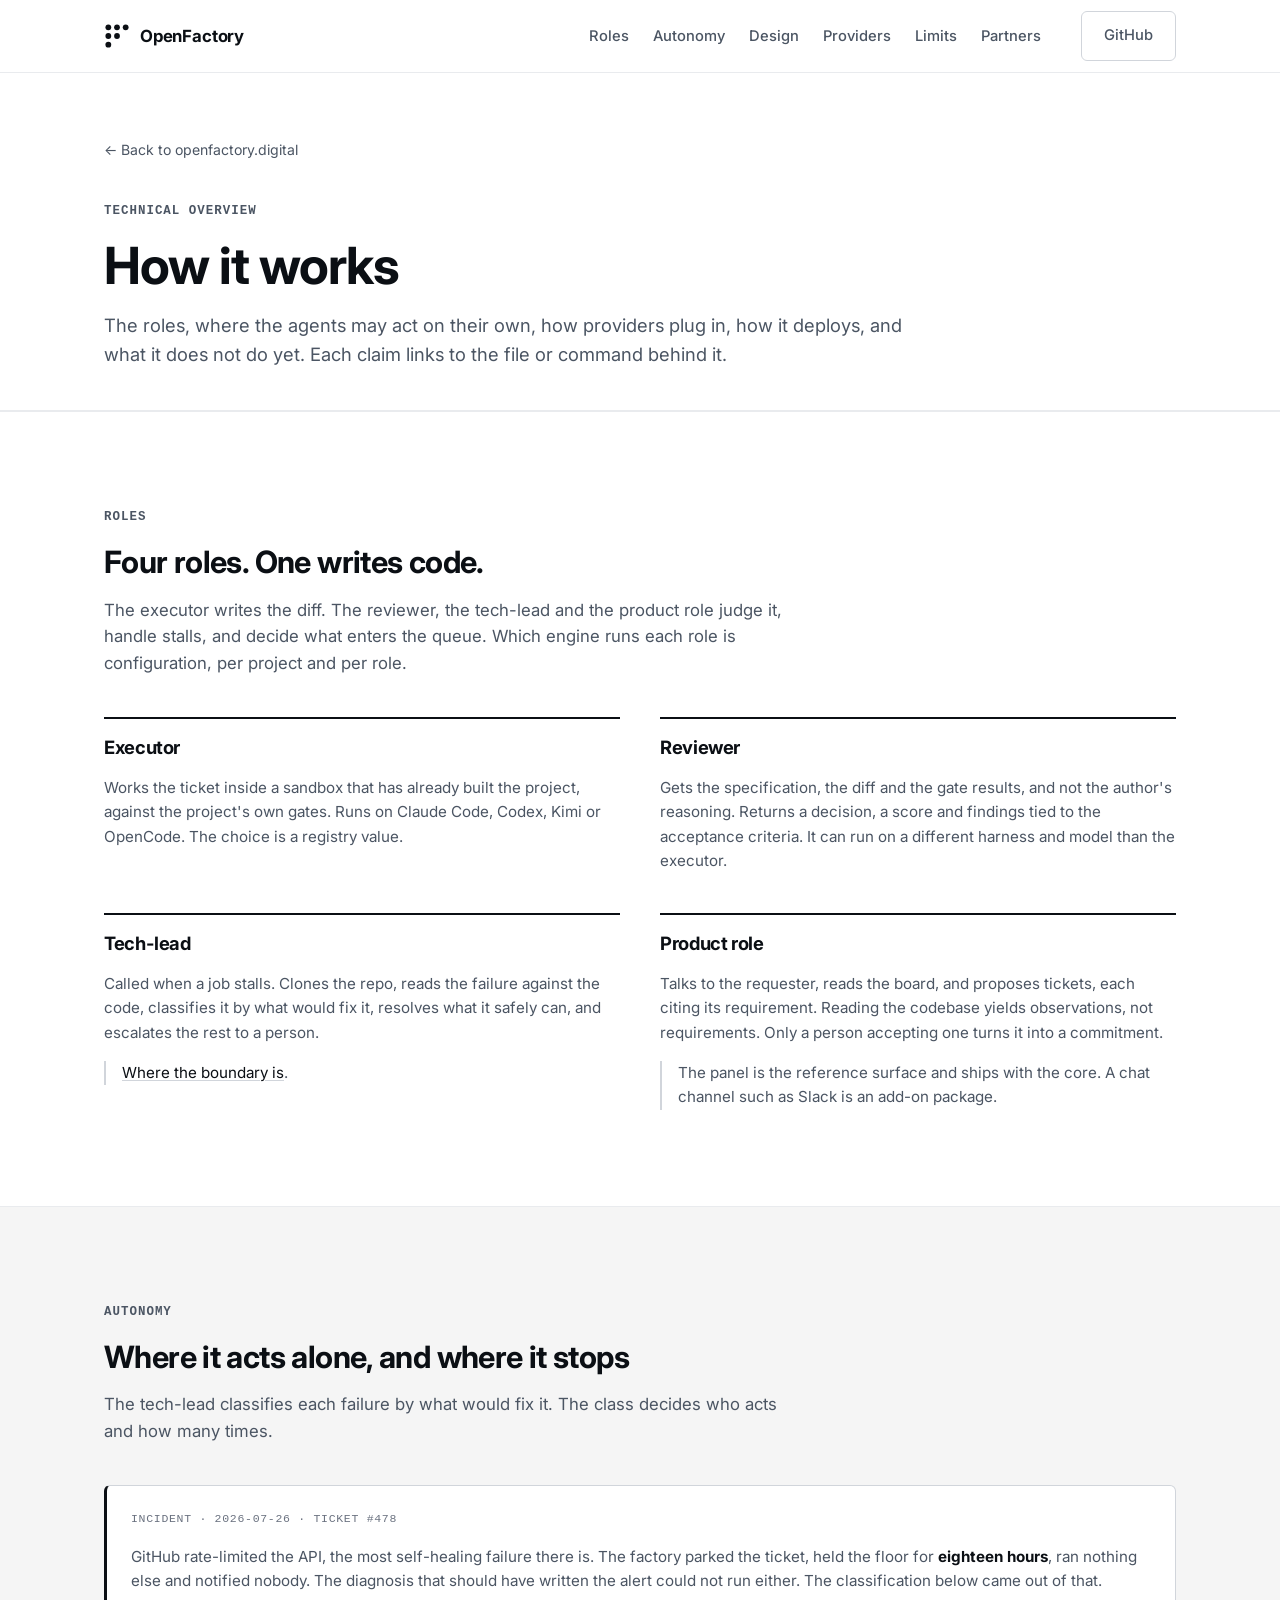
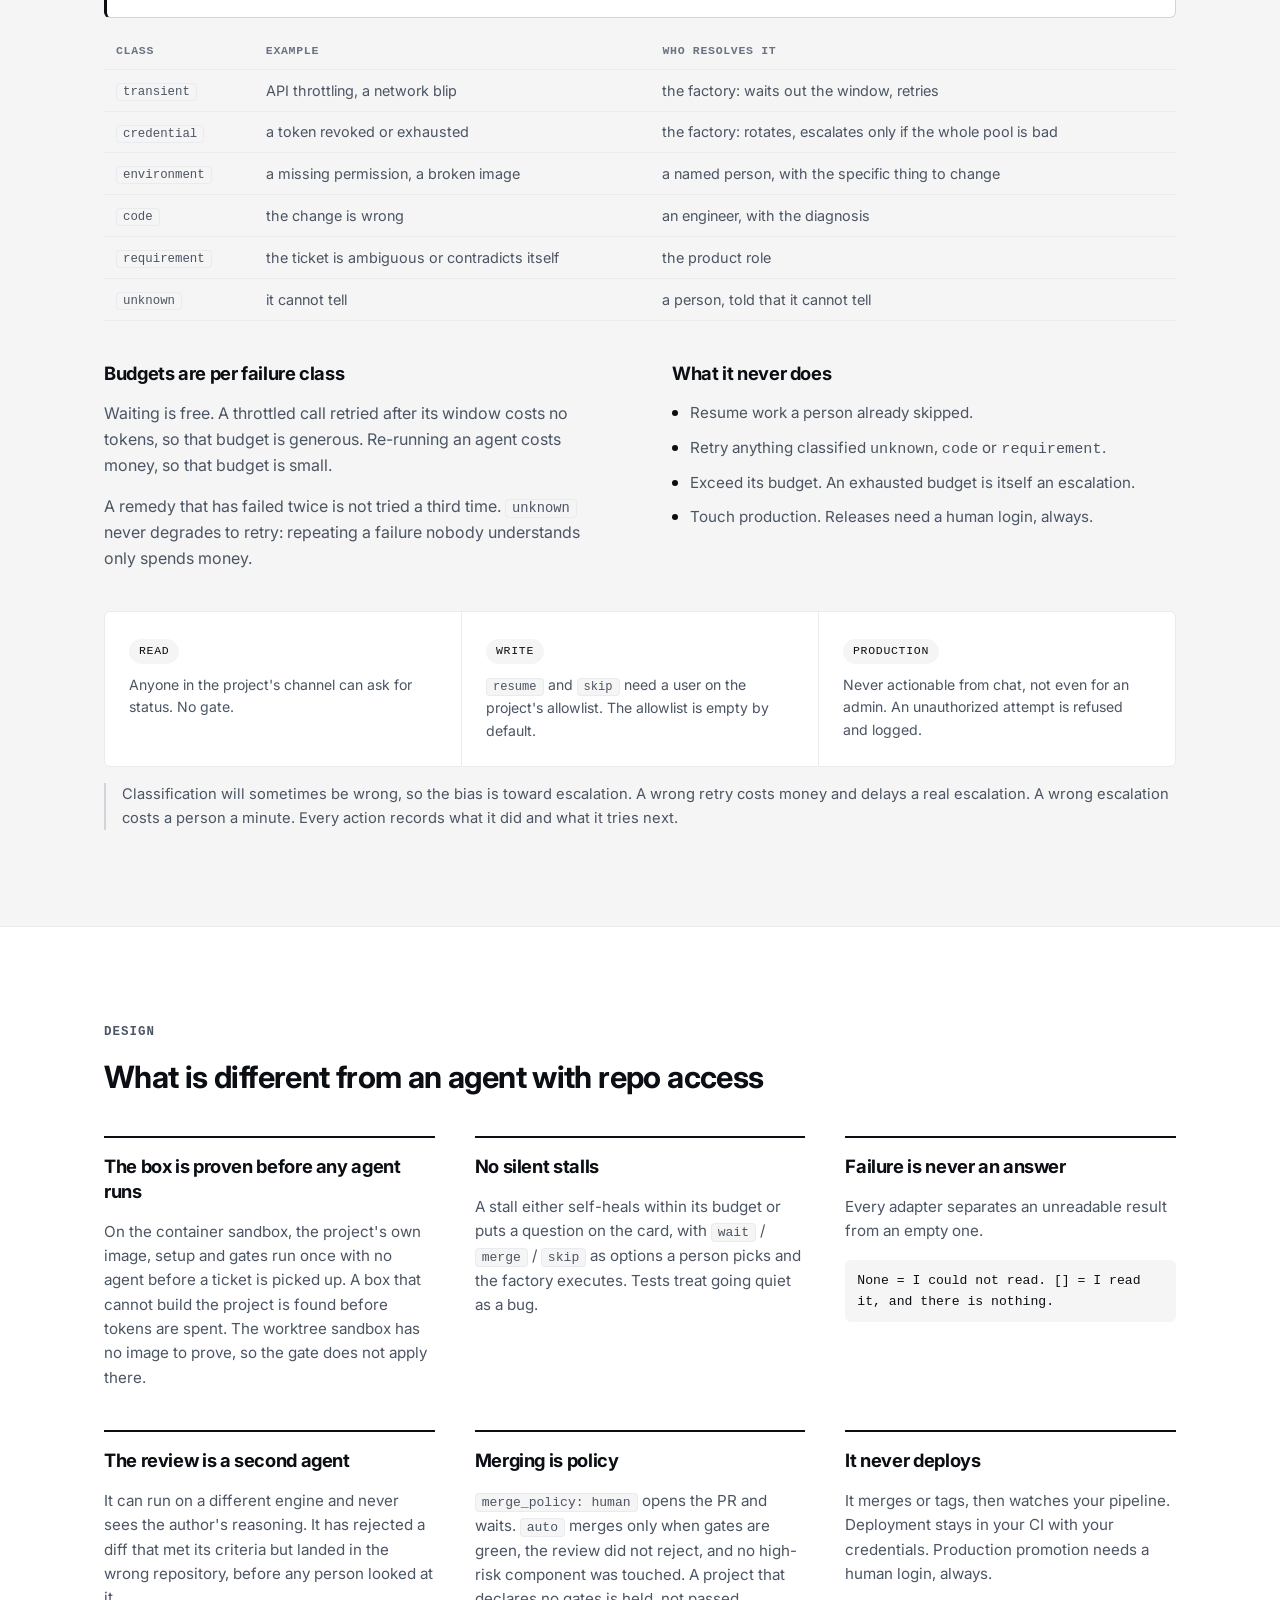
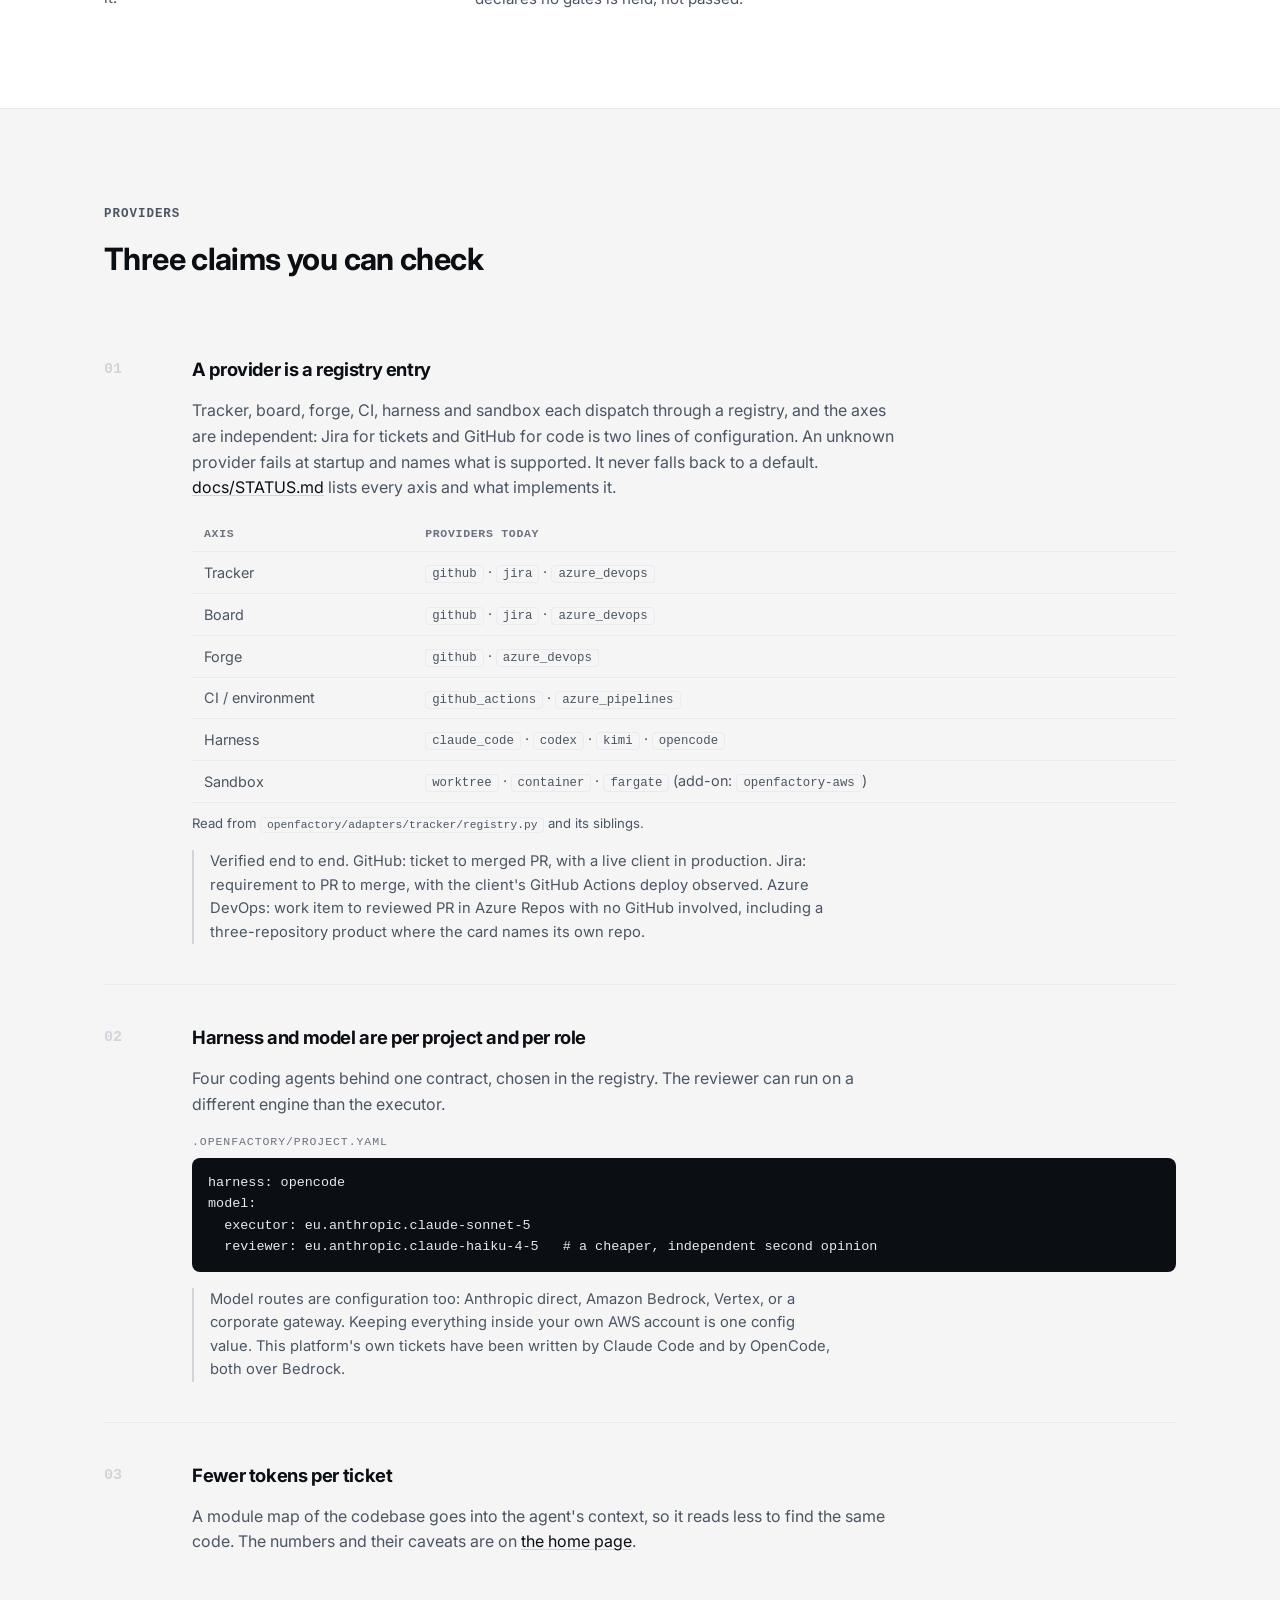
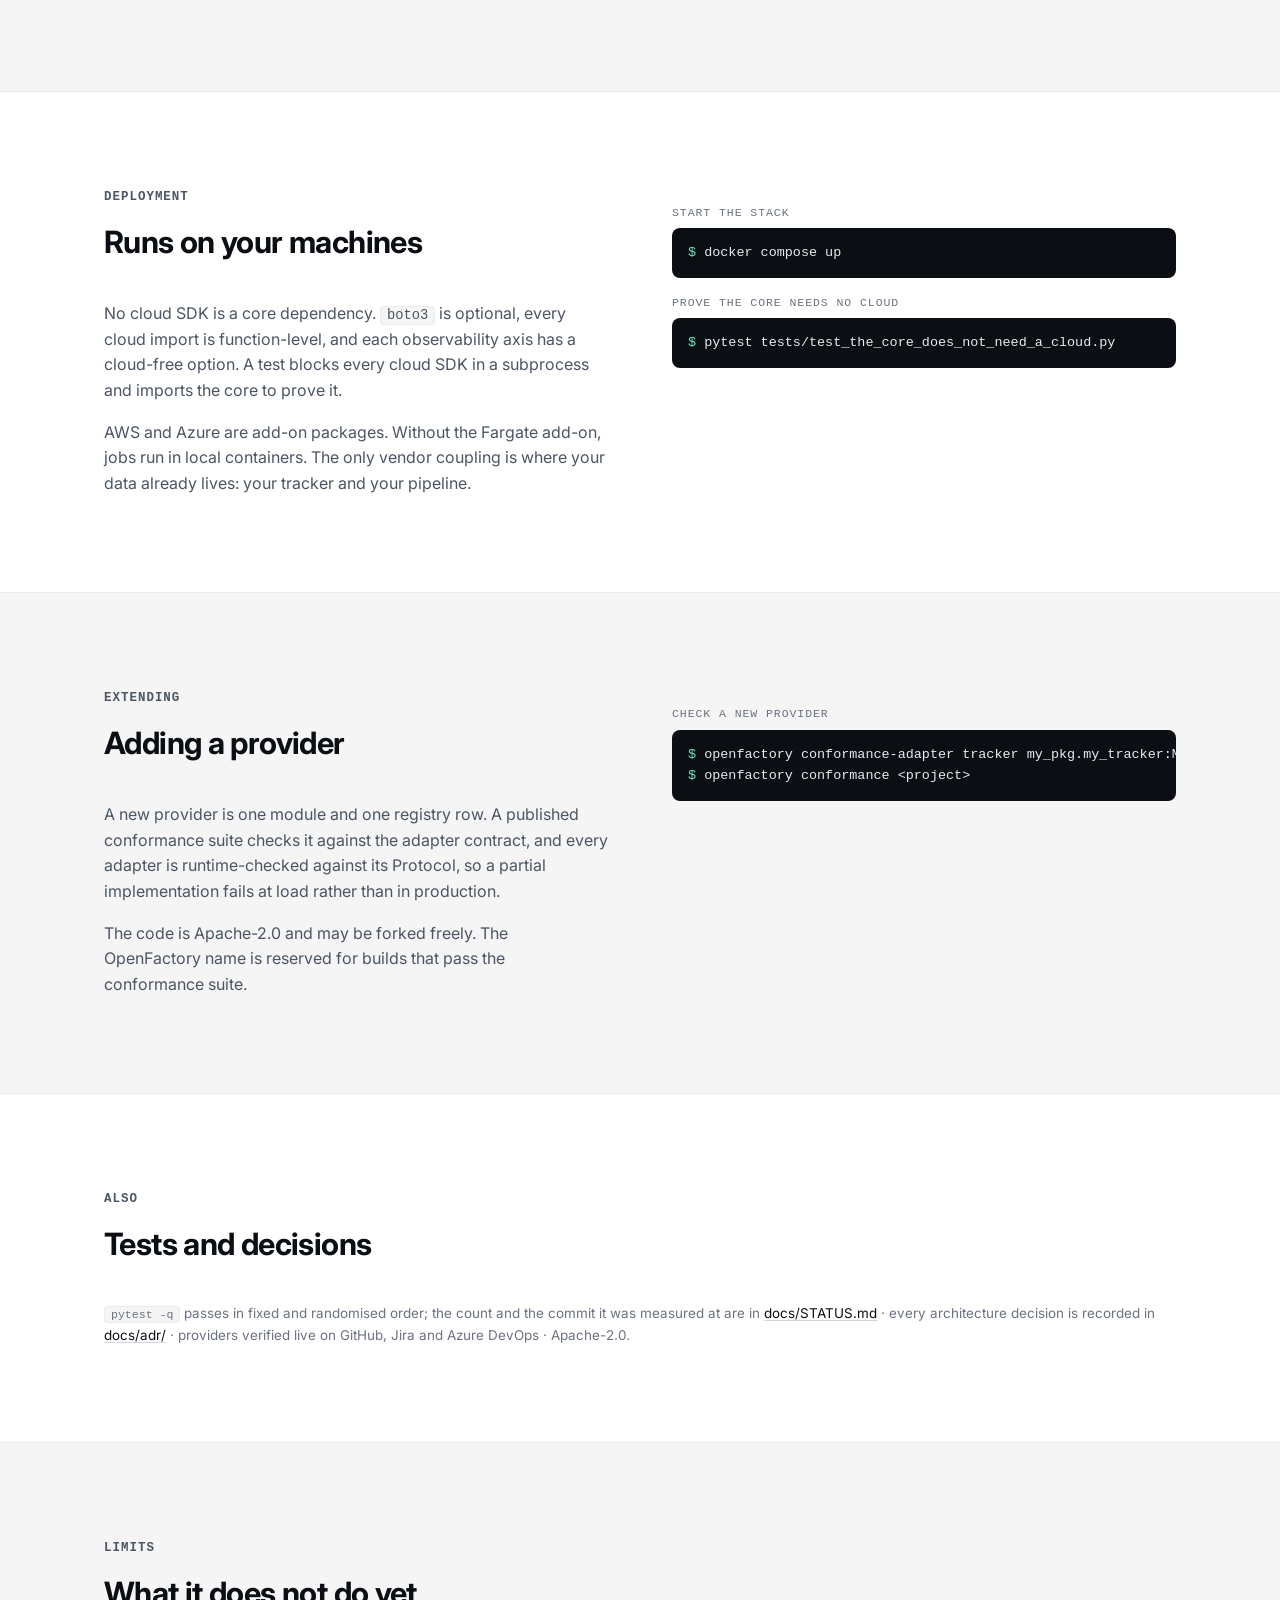
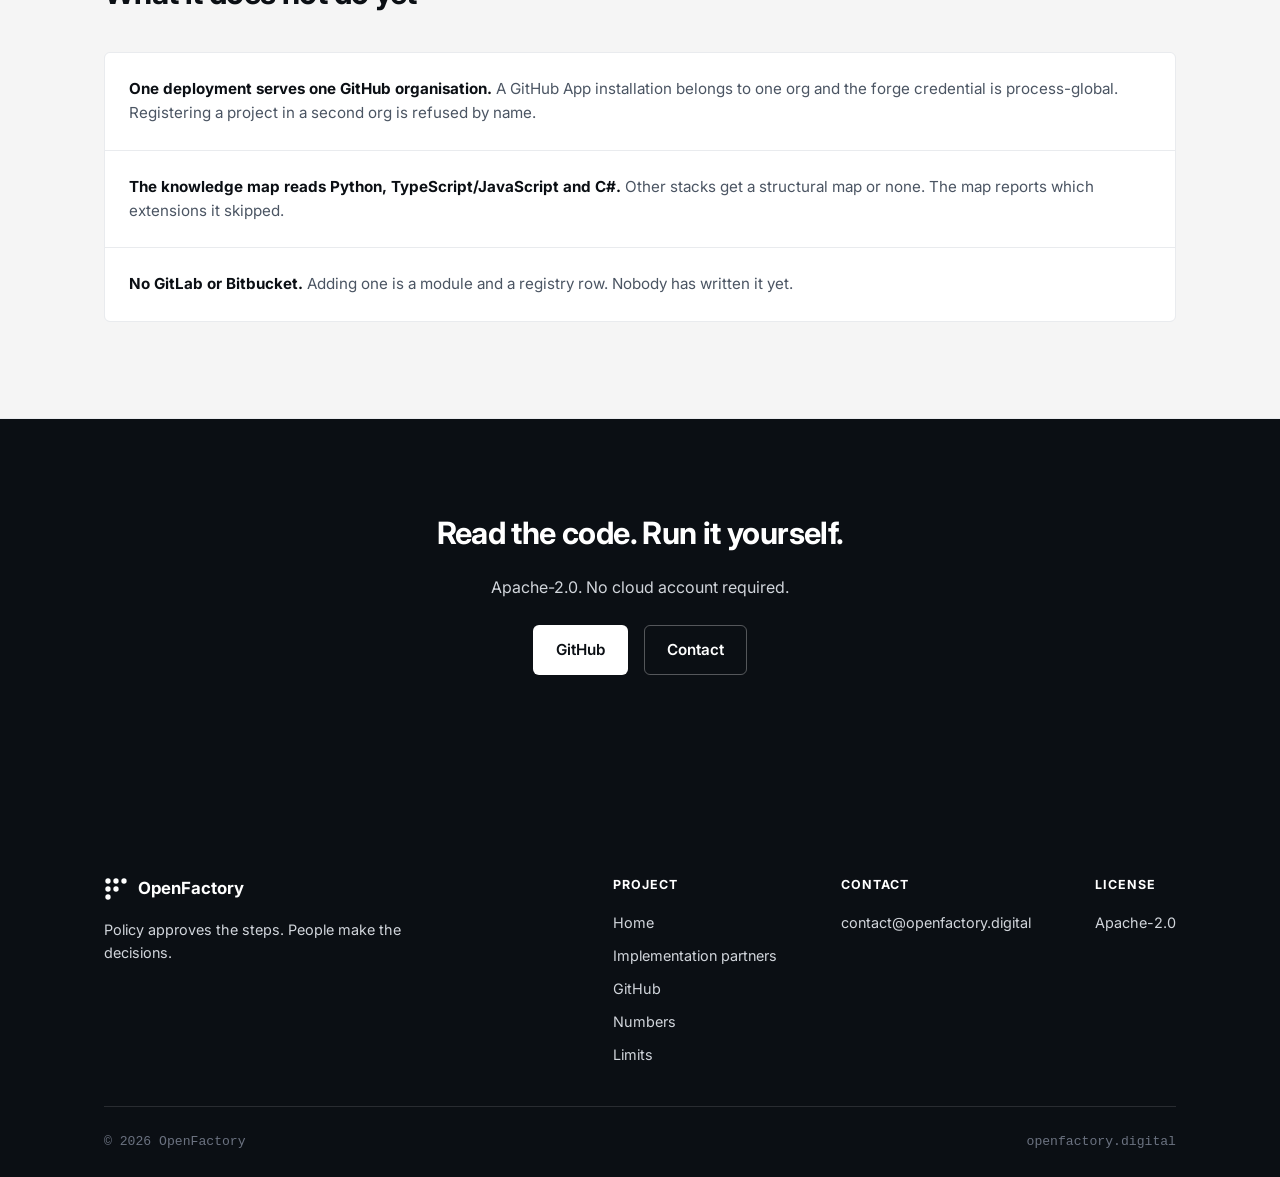
==== commit 448d83fa: "Replace the program page with the implementation partner process The page now describes the lean pro" ====
--- a/how-it-works.html
+++ b/how-it-works.html
@@ -42,9 +42,10 @@
           <ul>
             <li><a href="#roles">Roles</a></li>
             <li><a href="#autonomy">Autonomy</a></li>
-            <li><a href="/index.html#partners">Partners</a></li>
+            <li><a href="#different">Design</a></li>
             <li><a href="#proof">Providers</a></li>
             <li><a href="#limits">Limits</a></li>
+            <li><a href="/partners.html">Partners</a></li>
           </ul>
         </div>
         <div class="nav-cta">
@@ -520,6 +521,7 @@
             <h4>Project</h4>
             <ul>
               <li><a href="/index.html">Home</a></li>
+              <li><a href="/partners.html">Implementation partners</a></li>
               <li><a href="https://github.com/Open-Factory-Digital/openfactory-core" target="_blank" rel="noopener">GitHub</a></li>
               <li><a href="/index.html#numbers">Numbers</a></li>
               <li><a href="#limits">Limits</a></li>
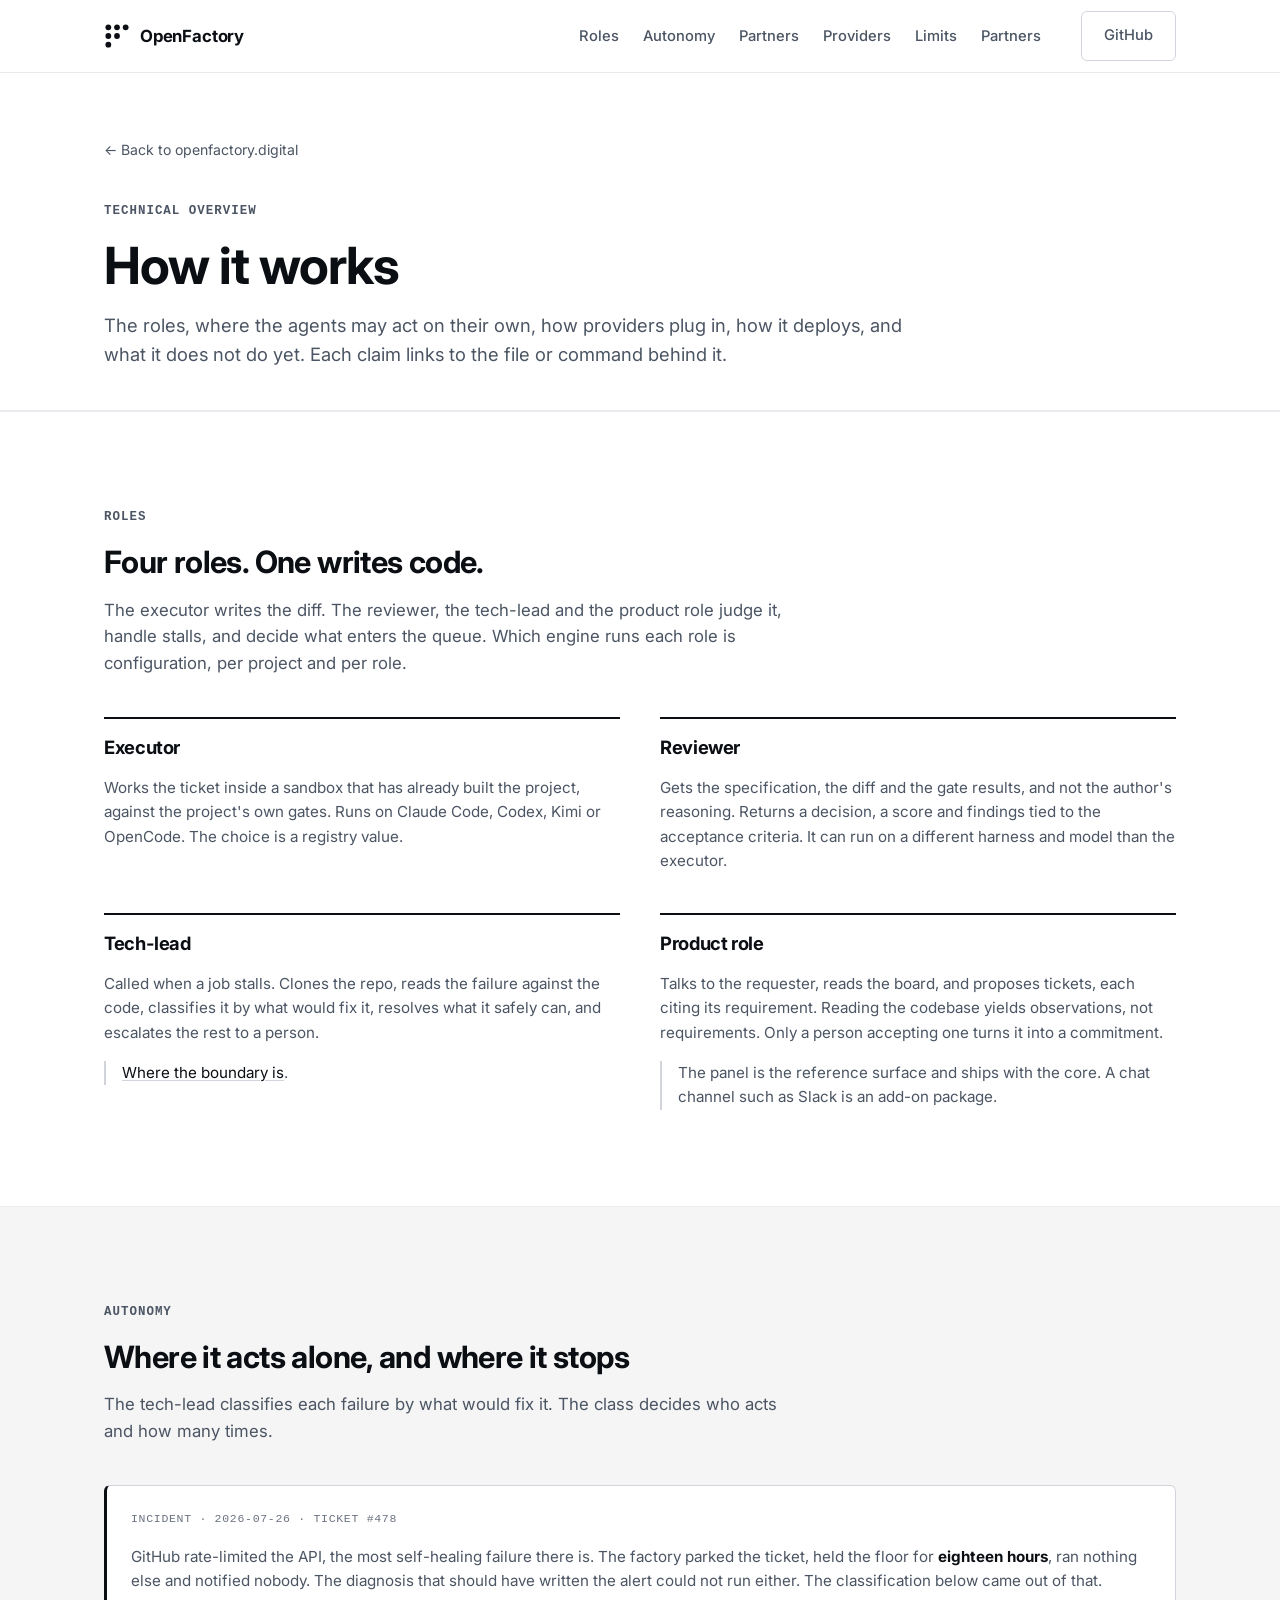
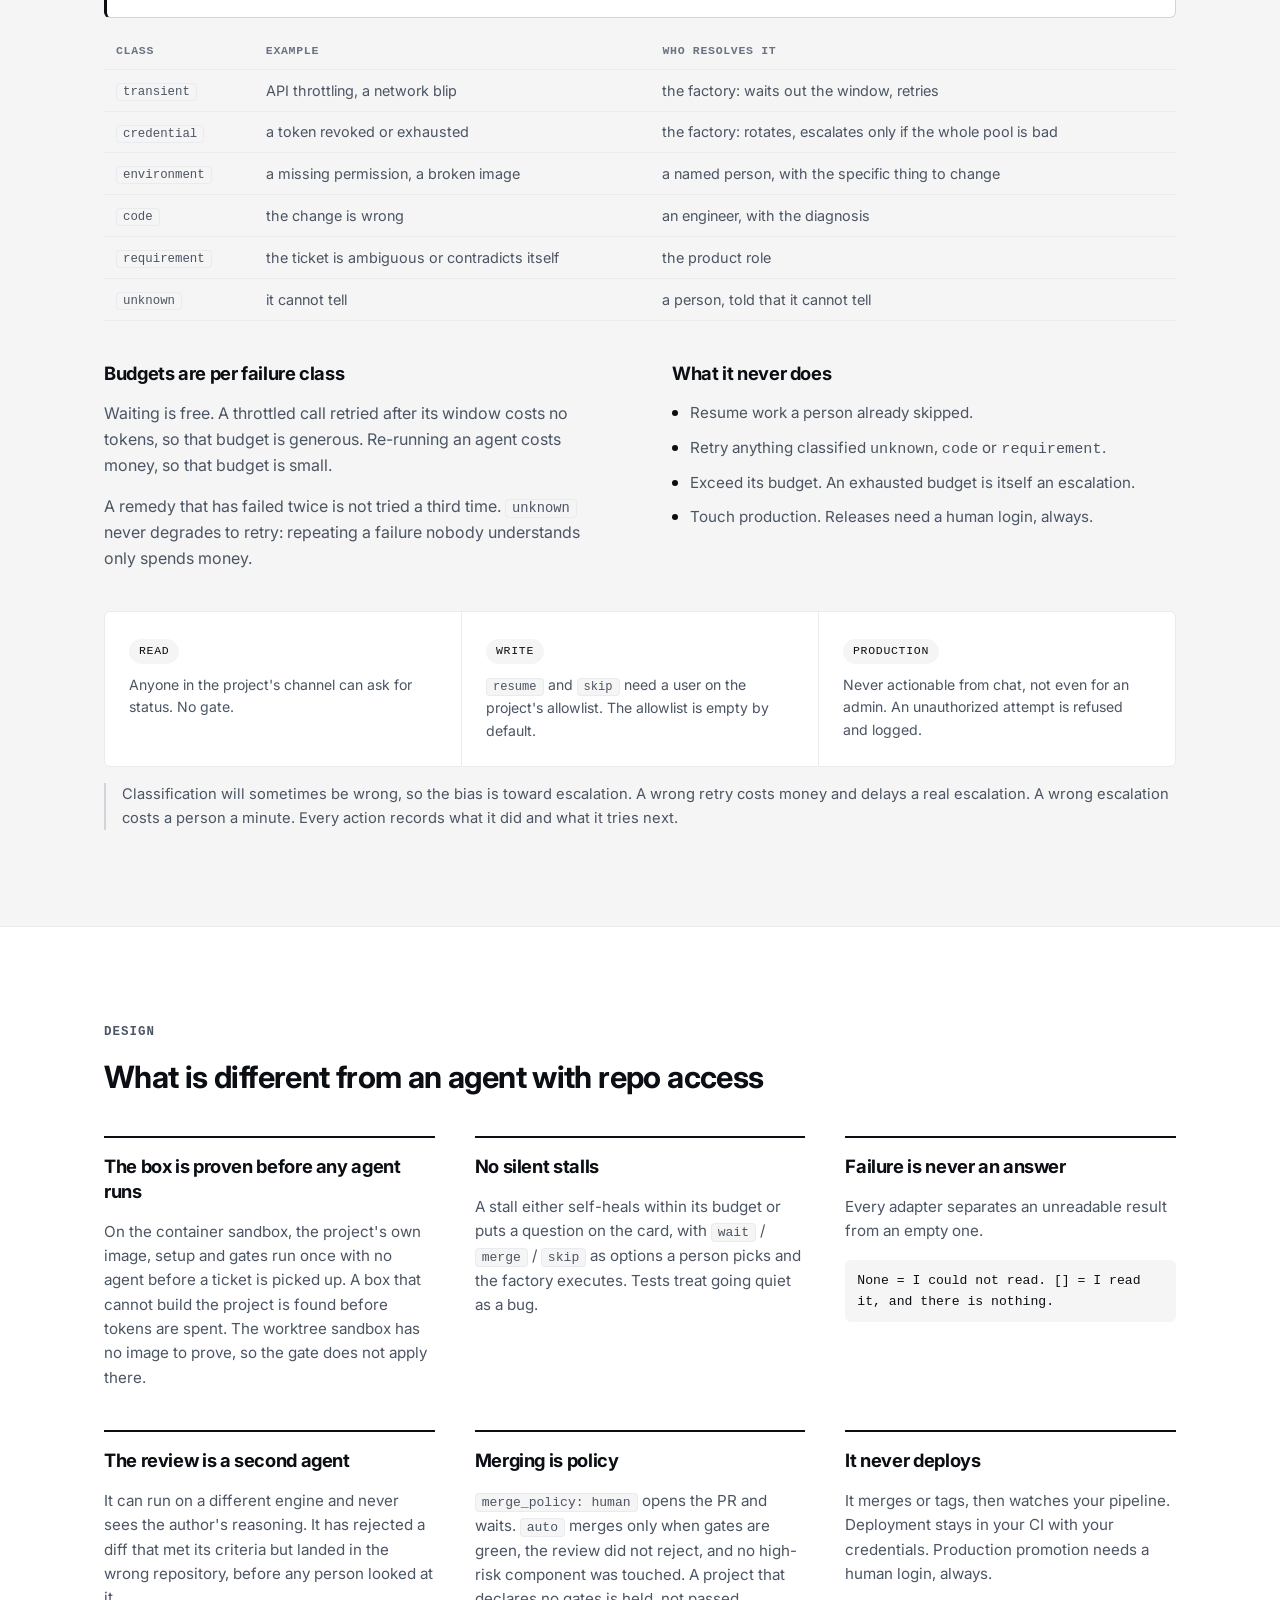
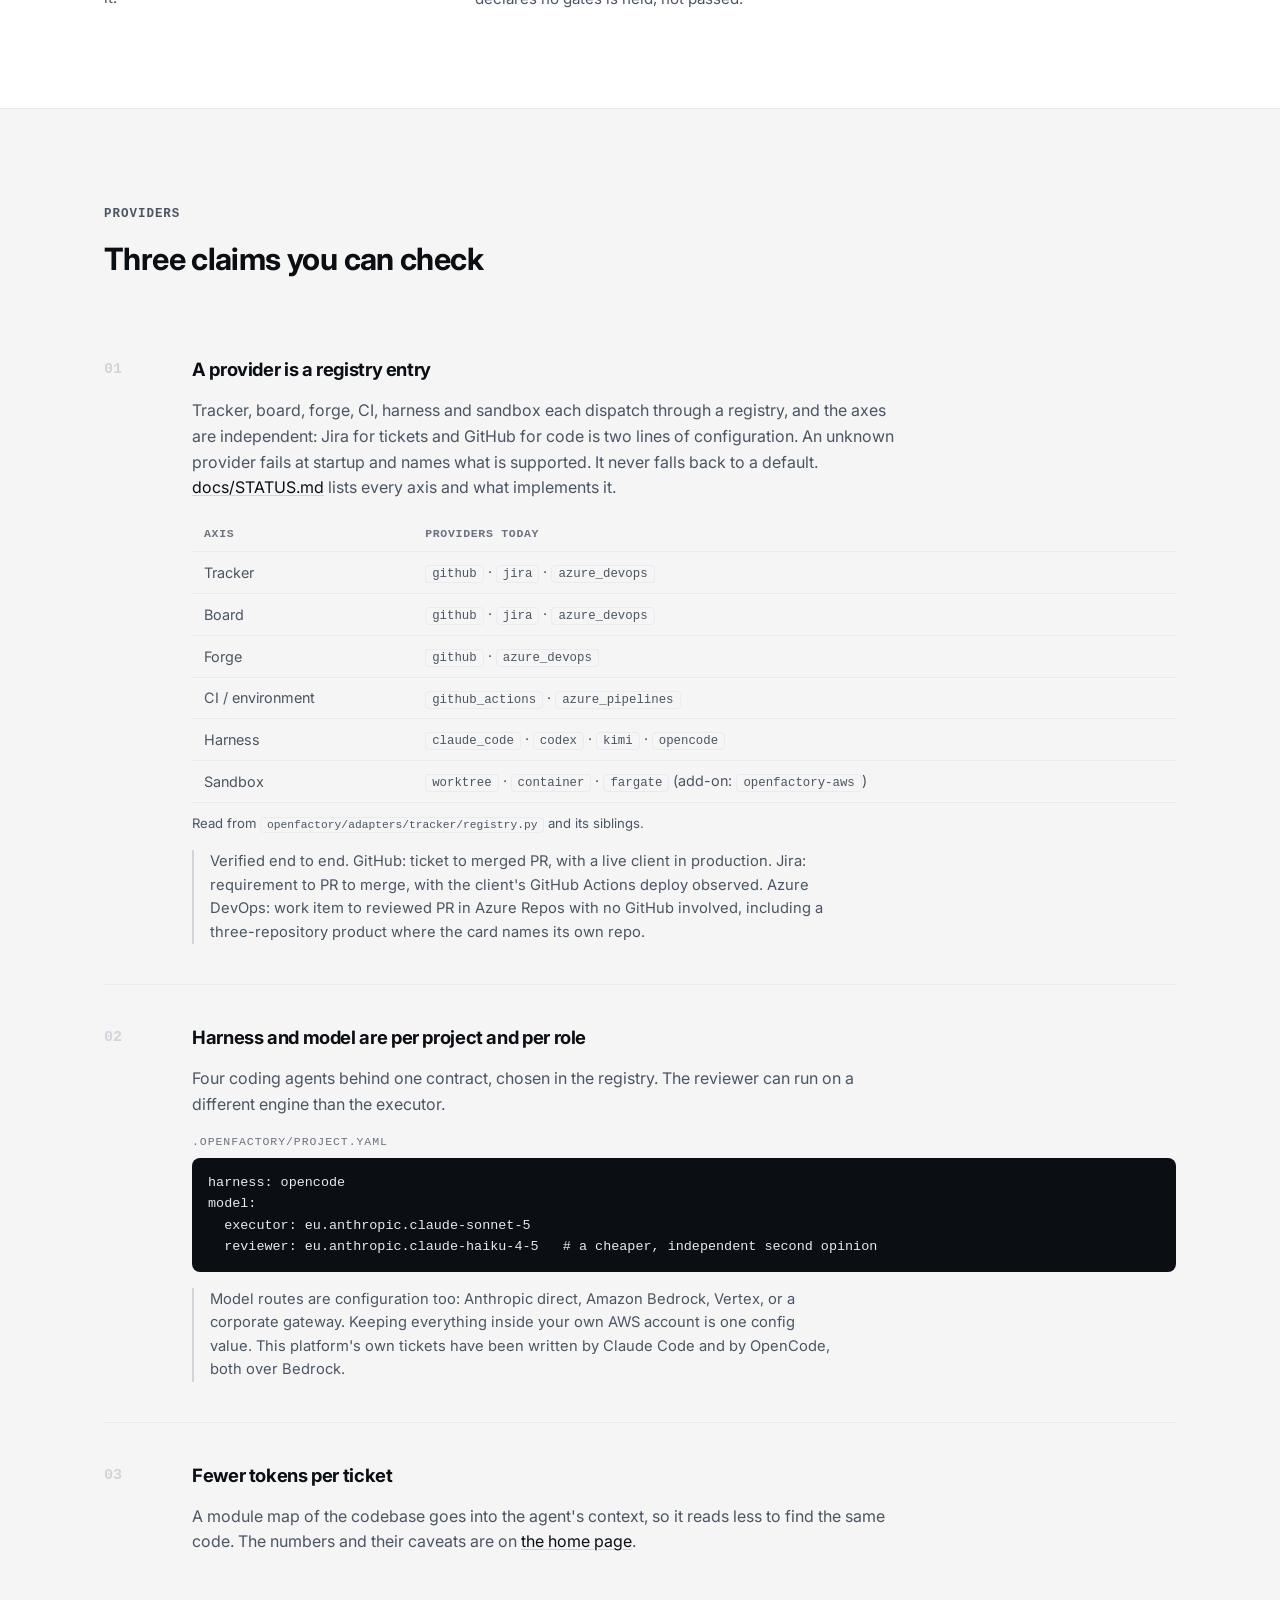
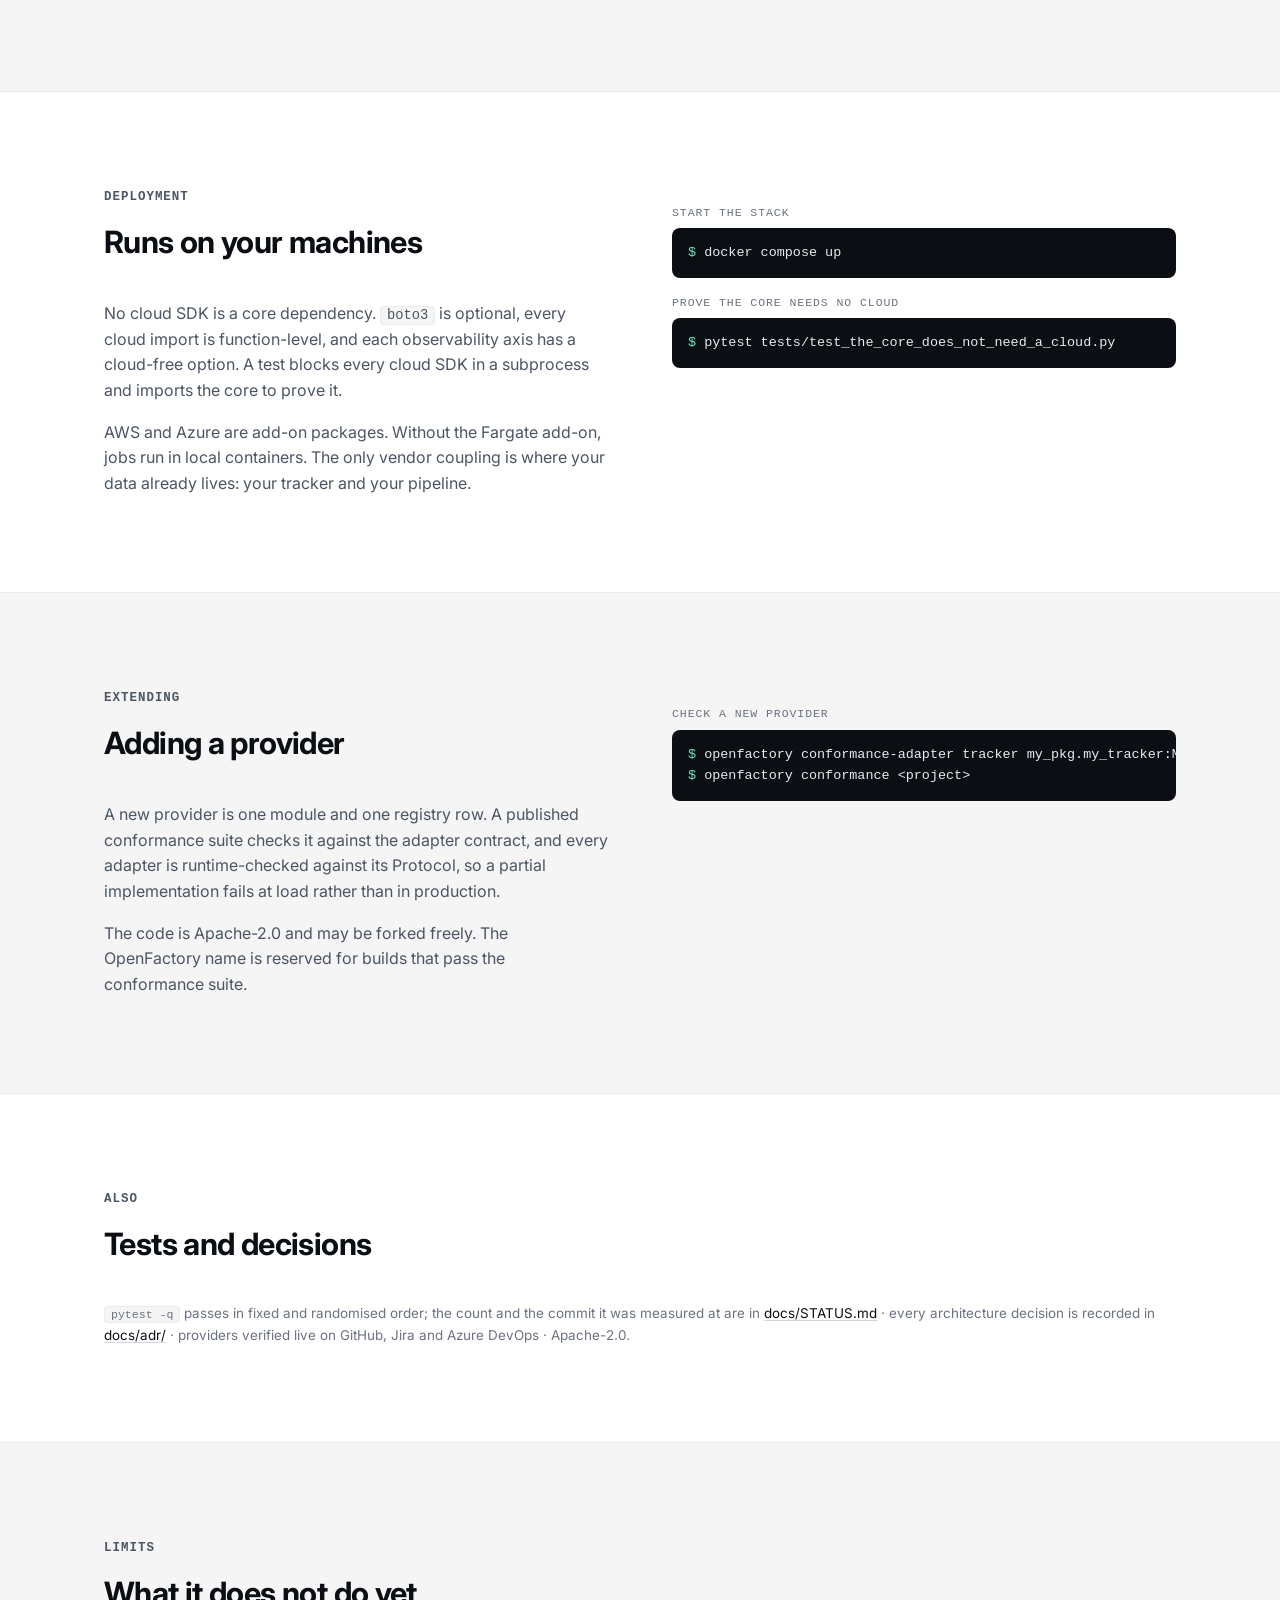
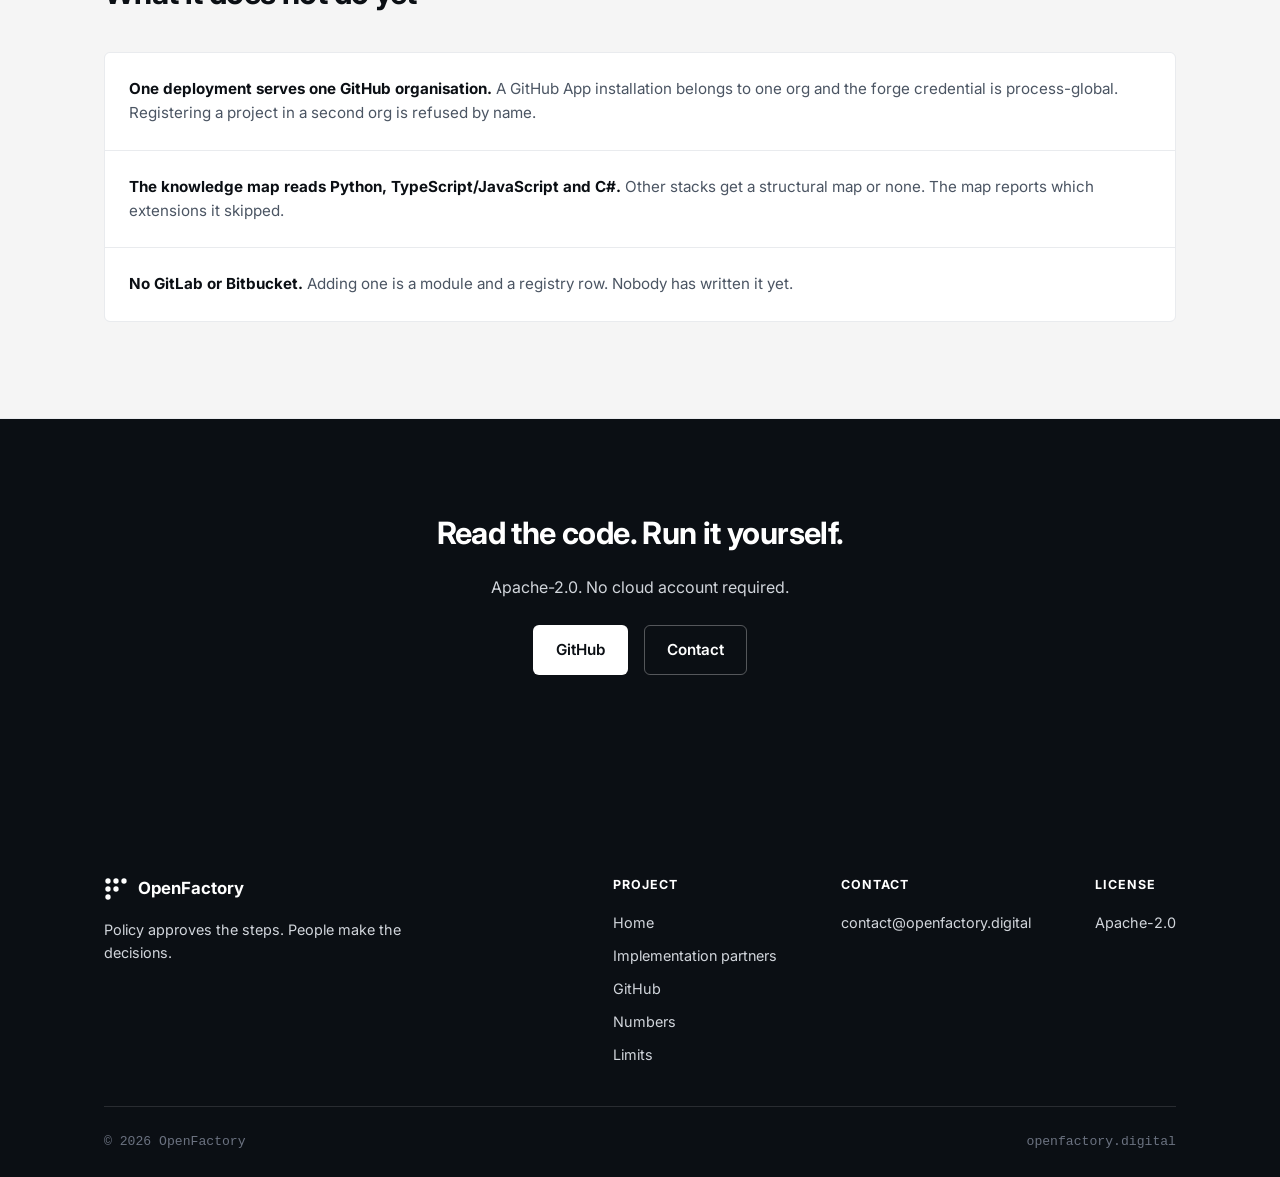
==== commit f4d940e4: "Merge pull request #6 from Open-Factory-Digital/claude/openfactory-monetization-qo5jam Add the imple" ====
--- a/how-it-works.html
+++ b/how-it-works.html
@@ -42,7 +42,7 @@
           <ul>
             <li><a href="#roles">Roles</a></li>
             <li><a href="#autonomy">Autonomy</a></li>
-            <li><a href="#different">Design</a></li>
+            <li><a href="/index.html#partners">Partners</a></li>
             <li><a href="#proof">Providers</a></li>
             <li><a href="#limits">Limits</a></li>
             <li><a href="/partners.html">Partners</a></li>
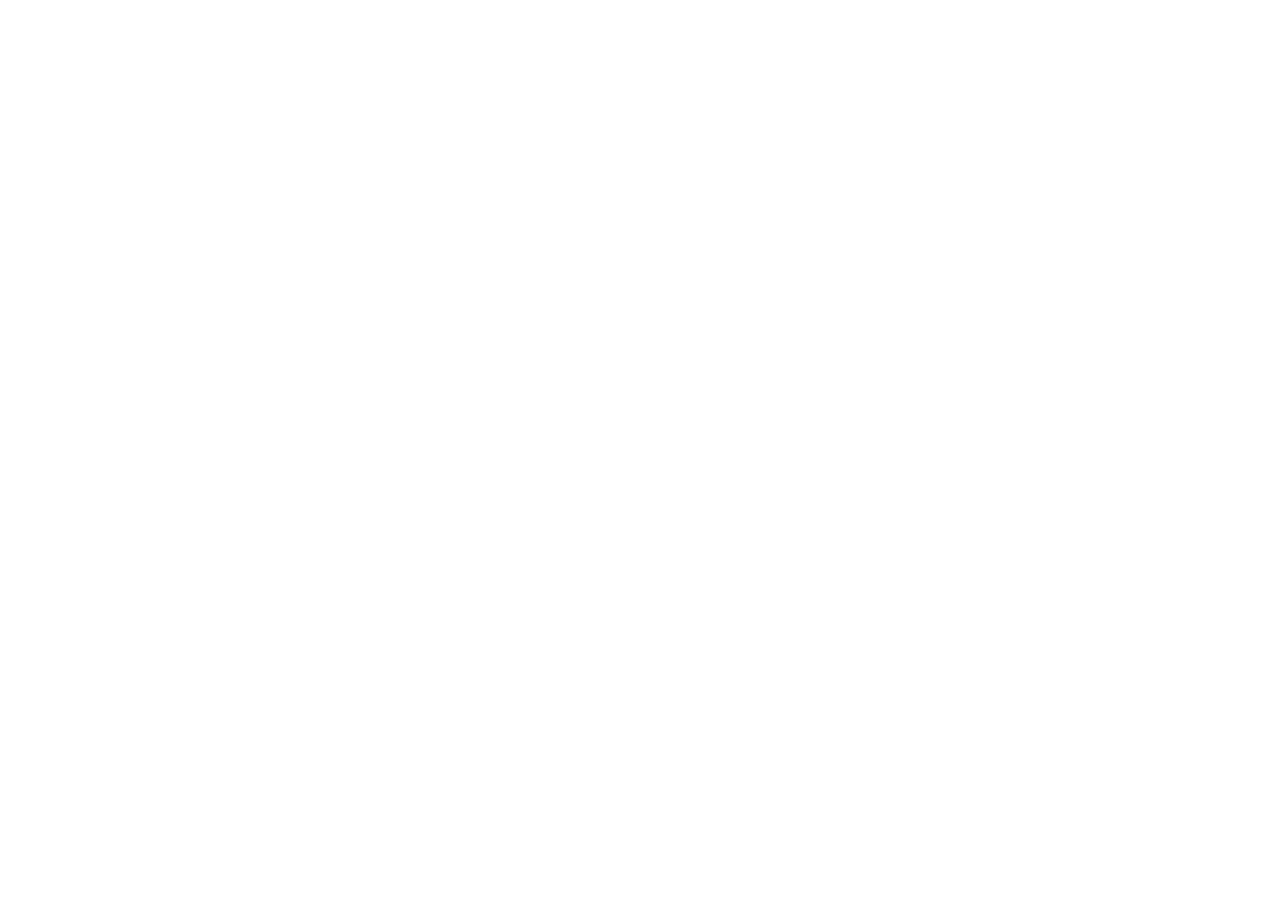
==== commit 3af0f571: "Every page of openfactory.digital sends its reader to BeeverForge; install.sh stays" ====
--- a/how-it-works.html
+++ b/how-it-works.html
@@ -3,575 +3,26 @@
 <head>
   <meta charset="UTF-8">
   <meta name="viewport" content="width=device-width, initial-scale=1.0">
-  <title>How OpenFactory works</title>
-  <meta name="description" content="The roles, where the agents may act on their own, how providers plug in, how it deploys, and what it does not do yet. Each claim links to the file or command behind it.">
-  <meta name="theme-color" content="#0B0F14">
-
+  <title>OpenFactory is now BeeverForge</title>
+  <!-- GitHub Pages cannot redirect a path, so every page of this site sends its reader to its
+       BeeverForge counterpart. install.sh is not redirected: it is OpenFactory 0.7's install and
+       upgrade command, and the installer workflow keeps it equal to the latest 0.7.x release's. -->
+  <meta http-equiv="refresh" content="0; url=https://beeverforge.com/architecture/">
+  <link rel="canonical" href="https://beeverforge.com/architecture/">
   <link rel="icon" type="image/png" sizes="32x32" href="/assets/favicons/favicon-32.png">
-  <link rel="icon" type="image/png" sizes="16x16" href="/assets/favicons/favicon-16.png">
-  <link rel="apple-touch-icon" href="/assets/favicons/app-icon-512.png">
-
-  <meta property="og:type" content="website">
-  <meta property="og:title" content="How OpenFactory works">
-  <meta property="og:description" content="The roles, where the agents may act on their own, how providers plug in, how it deploys, and what it does not do yet.">
-  <meta property="og:image" content="/assets/logos/logo-horizontal.png">
-  <meta property="og:url" content="https://openfactory.digital/how-it-works.html">
-  <meta name="twitter:card" content="summary_large_image">
-
-  <link rel="preconnect" href="https://fonts.googleapis.com">
-  <link rel="preconnect" href="https://fonts.gstatic.com" crossorigin>
-  <link href="https://fonts.googleapis.com/css2?family=Inter:wght@400;500;600;700&display=swap" rel="stylesheet">
-
-  <link rel="stylesheet" href="/assets/css/style.css">
+  <script>location.replace("https://beeverforge.com/architecture/");</script>
+  <style>
+    body { background: #0B0F14; color: #E6EDF3; font: 16px/1.6 system-ui, sans-serif;
+           max-width: 40rem; margin: 4rem auto; padding: 0 16px; }
+    a { color: #7CC4FF; }
+    code { overflow-wrap: anywhere; }
+  </style>
 </head>
 <body>
-
-  <header class="site-header">
-    <div class="container">
-      <a href="/index.html" class="brand">
-        <img src="/assets/logos/icon.svg" alt="" width="26" height="26">
-        <span>OpenFactory</span>
-      </a>
-      <button class="nav-toggle" id="navToggle" type="button" aria-label="Toggle menu" aria-expanded="false" aria-controls="siteNav">
-        <span class="nav-toggle-bar"></span>
-        <span class="nav-toggle-bar"></span>
-        <span class="nav-toggle-bar"></span>
-      </button>
-      <nav class="site-nav" id="siteNav">
-        <div class="nav-links">
-          <ul>
-            <li><a href="#roles">Roles</a></li>
-            <li><a href="#autonomy">Autonomy</a></li>
-            <li><a href="/index.html#partners">Partners</a></li>
-            <li><a href="#proof">Providers</a></li>
-            <li><a href="#limits">Limits</a></li>
-            <li><a href="/partners.html">Partners</a></li>
-          </ul>
-        </div>
-        <div class="nav-cta">
-          <a class="btn btn-secondary" href="https://github.com/Open-Factory-Digital/openfactory-core" target="_blank" rel="noopener">
-            GitHub
-          </a>
-        </div>
-      </nav>
-    </div>
-  </header>
-
-  <main id="top">
-
-    <!-- ============ INTRO ============ -->
-    <section class="tech-hero">
-      <div class="container">
-        <a href="/index.html" class="back-link">← Back to openfactory.digital</a>
-        <span class="eyebrow">Technical overview</span>
-        <h1>How it works</h1>
-        <p class="lede">
-          The roles, where the agents may act on their own, how providers plug in, how it
-          deploys, and what it does not do yet. Each claim links to the file or command behind
-          it.
-        </p>
-      </div>
-    </section>
-
-    <!-- ============ ROLES ============ -->
-    <section id="roles">
-      <div class="container">
-        <div class="section-head">
-          <span class="eyebrow">Roles</span>
-          <h2>Four roles. One writes code.</h2>
-          <p>
-            The executor writes the diff. The reviewer, the tech-lead and the product role judge
-            it, handle stalls, and decide what enters the queue. Which engine runs each role is
-            configuration, per project and per role.
-          </p>
-        </div>
-
-        <div class="roles-grid">
-          <div class="role-card">
-            <h3>Executor</h3>
-            <p>
-              Works the ticket inside a sandbox that has already built the project, against the
-              project's own gates. Runs on Claude Code, Codex, Kimi or OpenCode. The choice is a
-              registry value.
-            </p>
-          </div>
-
-          <div class="role-card">
-            <h3>Reviewer</h3>
-            <p>
-              Gets the specification, the diff and the gate results, and not the author's
-              reasoning. Returns a decision, a score and findings tied to the acceptance
-              criteria. It can run on a different harness and model than the executor.
-            </p>
-          </div>
-
-          <div class="role-card">
-            <h3>Tech-lead</h3>
-            <p>
-              Called when a job stalls. Clones the repo, reads the failure against the code,
-              classifies it by what would fix it, resolves what it safely can, and escalates the
-              rest to a person.
-            </p>
-            <p class="claim-note">
-              <a href="#autonomy">Where the boundary is</a>.
-            </p>
-          </div>
-
-          <div class="role-card">
-            <h3>Product role</h3>
-            <p>
-              Talks to the requester, reads the board, and proposes tickets, each citing its
-              requirement. Reading the codebase yields observations, not requirements. Only a
-              person accepting one turns it into a commitment.
-            </p>
-            <!-- SOURCE (openfactory-core, public tree):
-                 · adapters/channel/registry.py:21 — DEFAULT_KIND = "panel"
-                 · adapters/channel/registry.py:41-43 — CHANNELS holds that one row
-                 · docs/STATUS.md:85 — the panel is the reference surface (ADR-0038); Slack is
-                   the openfactory-slack add-on
-                 · docs/reference/product-role.md:4 — the panel surface at /product/<name> -->
-            <p class="claim-note">
-              The panel is the reference surface and ships with the core. A chat channel such as
-              Slack is an add-on package.
-            </p>
-          </div>
-        </div>
-      </div>
-    </section>
-
-    <!-- ============ AUTONOMY ============ -->
-    <section id="autonomy" class="section-muted">
-      <div class="container">
-        <div class="section-head">
-          <span class="eyebrow">Autonomy</span>
-          <h2>Where it acts alone, and where it stops</h2>
-          <p>
-            The tech-lead classifies each failure by what would fix it. The class decides who
-            acts and how many times.
-          </p>
-        </div>
-
-        <div class="incident-box">
-          <span class="incident-tag">Incident · 2026-07-26 · ticket #478</span>
-          <p>
-            GitHub rate-limited the API, the most self-healing failure there is. The factory
-            parked the ticket, held the floor for <strong>eighteen hours</strong>, ran nothing
-            else and notified nobody. The diagnosis that should have written the alert could not
-            run either. The classification below came out of that.
-          </p>
-        </div>
-
-        <div class="table-scroll">
-          <table class="autonomy-table">
-            <thead><tr><th>Class</th><th>Example</th><th>Who resolves it</th></tr></thead>
-            <tbody>
-              <tr><td><code>transient</code></td><td>API throttling, a network blip</td><td>the factory: waits out the window, retries</td></tr>
-              <tr><td><code>credential</code></td><td>a token revoked or exhausted</td><td>the factory: rotates, escalates only if the whole pool is bad</td></tr>
-              <tr><td><code>environment</code></td><td>a missing permission, a broken image</td><td>a named person, with the specific thing to change</td></tr>
-              <tr><td><code>code</code></td><td>the change is wrong</td><td>an engineer, with the diagnosis</td></tr>
-              <tr><td><code>requirement</code></td><td>the ticket is ambiguous or contradicts itself</td><td>the product role</td></tr>
-              <tr><td><code>unknown</code></td><td>it cannot tell</td><td>a person, told that it cannot tell</td></tr>
-            </tbody>
-          </table>
-        </div>
-
-        <div class="two-col autonomy-cols">
-          <div>
-            <h3>Budgets are per failure class</h3>
-            <p>
-              Waiting is free. A throttled call retried after its window costs no tokens, so
-              that budget is generous. Re-running an agent costs money, so that budget is small.
-            </p>
-            <p>
-              A remedy that has failed twice is not tried a third time. <code>unknown</code>
-              never degrades to retry: repeating a failure nobody understands only spends money.
-            </p>
-          </div>
-          <div>
-            <h3>What it never does</h3>
-            <ul class="never-list">
-              <li>Resume work a person already skipped.</li>
-              <li>Retry anything classified <code>unknown</code>, <code>code</code> or <code>requirement</code>.</li>
-              <li>Exceed its budget. An exhausted budget is itself an escalation.</li>
-              <li>Touch production. Releases need a human login, always.</li>
-            </ul>
-          </div>
-        </div>
-
-        <div class="auth-strip">
-          <div class="auth-step">
-            <span class="auth-step-tag">read</span>
-            <p>Anyone in the project's channel can ask for status. No gate.</p>
-          </div>
-          <div class="auth-step">
-            <span class="auth-step-tag">write</span>
-            <p><code>resume</code> and <code>skip</code> need a user on the project's allowlist. The allowlist is empty by default.</p>
-          </div>
-          <div class="auth-step">
-            <span class="auth-step-tag">production</span>
-            <p>Never actionable from chat, not even for an admin. An unauthorized attempt is refused and logged.</p>
-          </div>
-        </div>
-
-        <p class="claim-note">
-          Classification will sometimes be wrong, so the bias is toward escalation. A wrong
-          retry costs money and delays a real escalation. A wrong escalation costs a person a
-          minute. Every action records what it did and what it tries next.
-        </p>
-      </div>
-    </section>
-
-    <!-- ============ DESIGN ============ -->
-    <section id="different">
-      <div class="container">
-        <div class="section-head">
-          <span class="eyebrow">Design</span>
-          <h2>What is different from an agent with repo access</h2>
-        </div>
-
-        <div class="feature-grid">
-          <div class="feature">
-            <h3>The box is proven before any agent runs</h3>
-            <!-- SOURCE: the pickup gate is container-only.
-                 · openfactory/box_prove.py:999-1000 — gate_reason returns None when
-                   box_traits(sandbox).honours_image is false
-                 · openfactory/box_prove.py:980-983 — a worktree box has no image and no toolbox
-                 · docs/STATUS.md:168 — `openfactory box prove` gates pickup on the container box -->
-            <p>
-              On the container sandbox, the project's own image, setup and gates run once with no
-              agent before a ticket is picked up. A box that cannot build the project is found
-              before tokens are spent. The worktree sandbox has no image to prove, so the gate
-              does not apply there.
-            </p>
-          </div>
-
-          <div class="feature">
-            <h3>No silent stalls</h3>
-            <p>
-              A stall either self-heals within its budget or puts a question on the card, with
-              <code>wait</code> / <code>merge</code> / <code>skip</code> as options a person picks
-              and the factory executes. Tests treat going quiet as a bug.
-            </p>
-          </div>
-
-          <div class="feature">
-            <h3>Failure is never an answer</h3>
-            <p>Every adapter separates an unreadable result from an empty one.</p>
-            <span class="quote">None = I could not read. [] = I read it, and there is nothing.</span>
-          </div>
-
-          <div class="feature">
-            <h3>The review is a second agent</h3>
-            <p>
-              It can run on a different engine and never sees the author's reasoning. It has
-              rejected a diff that met its criteria but landed in the wrong repository, before
-              any person looked at it.
-            </p>
-          </div>
-
-          <div class="feature">
-            <h3>Merging is policy</h3>
-            <p>
-              <code>merge_policy: human</code> opens the PR and waits. <code>auto</code> merges
-              only when gates are green, the review did not reject, and no high-risk component
-              was touched. A project that declares no gates is held, not passed.
-            </p>
-          </div>
-
-          <div class="feature">
-            <h3>It never deploys</h3>
-            <p>
-              It merges or tags, then watches your pipeline. Deployment stays in your CI with your
-              credentials. Production promotion needs a human login, always.
-            </p>
-          </div>
-        </div>
-      </div>
-    </section>
-
-    <!-- ============ PROVIDERS: three checkable claims ============ -->
-    <section id="proof" class="section-muted">
-      <div class="container">
-        <div class="section-head">
-          <span class="eyebrow">Providers</span>
-          <h2>Three claims you can check</h2>
-        </div>
-
-        <!-- No axis count is typed here. openfactory/plugins.py:63-69 (AXES) is the count today
-             and docs/STATUS.md:77-87 publishes the table. Link, do not copy. -->
-        <div class="claim">
-          <span class="claim-index">01</span>
-          <div>
-            <h3>A provider is a registry entry</h3>
-            <p>
-              Tracker, board, forge, CI, harness and sandbox each dispatch through a registry, and
-              the axes are independent: Jira for tickets and GitHub for code is two lines of
-              configuration. An unknown provider fails at startup and names what is supported. It
-              never falls back to a default.
-              <a href="https://github.com/Open-Factory-Digital/openfactory-core/blob/main/docs/STATUS.md" target="_blank" rel="noopener">docs/STATUS.md</a>
-              lists every axis and what implements it.
-            </p>
-            <div class="table-scroll">
-              <table>
-                <thead><tr><th>Axis</th><th>Providers today</th></tr></thead>
-                <tbody>
-                  <tr><td>Tracker</td><td><code>github</code> · <code>jira</code> · <code>azure_devops</code></td></tr>
-                  <tr><td>Board</td><td><code>github</code> · <code>jira</code> · <code>azure_devops</code></td></tr>
-                  <tr><td>Forge</td><td><code>github</code> · <code>azure_devops</code></td></tr>
-                  <tr><td>CI / environment</td><td><code>github_actions</code> · <code>azure_pipelines</code></td></tr>
-                  <tr><td>Harness</td><td><code>claude_code</code> · <code>codex</code> · <code>kimi</code> · <code>opencode</code></td></tr>
-                  <!-- `fargate` is described by the core and run by an add-on:
-                       · docs/STATUS.md:84
-                       · openfactory/plugins.py:84 — SHIPS_IN maps box_runner.fargate to openfactory-aws
-                       · adapters/sandbox/registry.py:45 -->
-                  <tr><td>Sandbox</td><td><code>worktree</code> · <code>container</code> · <code>fargate</code> (add-on: <code>openfactory-aws</code>)</td></tr>
-                </tbody>
-              </table>
-            </div>
-            <p class="table-source">
-              Read from <code>openfactory/adapters/tracker/registry.py</code> and its siblings.
-            </p>
-            <p class="claim-note">
-              Verified end to end. GitHub: ticket to merged PR, with a live client in production.
-              Jira: requirement to PR to merge, with the client's GitHub Actions deploy observed.
-              Azure DevOps: work item to reviewed PR in Azure Repos with no GitHub involved,
-              including a three-repository product where the card names its own repo.
-            </p>
-          </div>
-        </div>
-
-        <div class="claim">
-          <span class="claim-index">02</span>
-          <div>
-            <h3>Harness and model are per project and per role</h3>
-            <p>
-              Four coding agents behind one contract, chosen in the registry. The reviewer can run
-              on a different engine than the executor.
-            </p>
-            <div class="code-block">
-              <span class="label">.openfactory/project.yaml</span>
-              <pre>harness: opencode
-model:
-  executor: eu.anthropic.claude-sonnet-5
-  reviewer: eu.anthropic.claude-haiku-4-5   # a cheaper, independent second opinion</pre>
-            </div>
-            <p class="claim-note">
-              Model routes are configuration too: Anthropic direct, Amazon Bedrock, Vertex, or a
-              corporate gateway. Keeping everything inside your own AWS account is one config
-              value. This platform's own tickets have been written by Claude Code and by OpenCode,
-              both over Bedrock.
-            </p>
-          </div>
-        </div>
-
-        <div class="claim">
-          <span class="claim-index">03</span>
-          <div>
-            <h3>Fewer tokens per ticket</h3>
-            <p>
-              A module map of the codebase goes into the agent's context, so it reads less to find
-              the same code. The numbers and their caveats are on
-              <a href="/index.html#numbers">the home page</a>.
-            </p>
-          </div>
-        </div>
-      </div>
-    </section>
-
-    <!-- ============ DEPLOYMENT ============ -->
-    <section id="runs-anywhere">
-      <div class="container two-col">
-        <div>
-          <div class="section-head">
-            <span class="eyebrow">Deployment</span>
-            <h2>Runs on your machines</h2>
-          </div>
-          <p>
-            No cloud SDK is a core dependency. <code>boto3</code> is optional, every cloud import
-            is function-level, and each observability axis has a cloud-free option. A test blocks
-            every cloud SDK in a subprocess and imports the core to prove it.
-          </p>
-          <p>
-            AWS and Azure are add-on packages. Without the Fargate add-on, jobs run in local
-            containers. The only vendor coupling is where your data already lives: your tracker
-            and your pipeline.
-          </p>
-        </div>
-        <div>
-          <div class="code-block">
-            <span class="label">Start the stack</span>
-            <pre><span class="cmd">docker compose up</span></pre>
-          </div>
-          <div class="code-block">
-            <span class="label">Prove the core needs no cloud</span>
-            <pre><span class="cmd">pytest tests/test_the_core_does_not_need_a_cloud.py</span></pre>
-          </div>
-        </div>
-      </div>
-    </section>
-
-    <!-- ============ EXTENDING ============ -->
-    <section id="extending" class="section-muted">
-      <div class="container two-col">
-        <div>
-          <div class="section-head">
-            <span class="eyebrow">Extending</span>
-            <h2>Adding a provider</h2>
-          </div>
-          <p>
-            A new provider is one module and one registry row. A published conformance suite
-            checks it against the adapter contract, and every adapter is runtime-checked against
-            its Protocol, so a partial implementation fails at load rather than in production.
-          </p>
-          <p>
-            The code is Apache-2.0 and may be forked freely. The OpenFactory name is reserved for
-            builds that pass the conformance suite.
-          </p>
-        </div>
-        <div>
-          <div class="code-block">
-            <span class="label">Check a new provider</span>
-            <pre><span class="cmd">openfactory conformance-adapter tracker my_pkg.my_tracker:MyTracker</span>
-<span class="cmd">openfactory conformance &lt;project&gt;</span></pre>
-          </div>
-        </div>
-      </div>
-    </section>
-
-    <!-- ============ TESTS AND DECISIONS ============ -->
-    <section id="receipts">
-      <div class="container">
-        <div class="section-head">
-          <span class="eyebrow">Also</span>
-          <h2>Tests and decisions</h2>
-        </div>
-
-        <!-- No number is typed here. The test count lives in docs/STATUS.md and the ADRs in
-             docs/adr/. Link, do not copy. -->
-        <p class="numbers-footnote">
-          <code>pytest -q</code> passes in fixed and randomised order; the count and the commit it
-          was measured at are in
-          <a href="https://github.com/Open-Factory-Digital/openfactory-core/blob/main/docs/STATUS.md" target="_blank" rel="noopener">docs/STATUS.md</a> ·
-          every architecture decision is recorded in
-          <a href="https://github.com/Open-Factory-Digital/openfactory-core/tree/main/docs/adr" target="_blank" rel="noopener">docs/adr/</a> ·
-          providers verified live on GitHub, Jira and Azure DevOps · Apache-2.0.
-        </p>
-      </div>
-    </section>
-
-    <!-- ============ LIMITS ============ -->
-    <section id="limits" class="section-muted">
-      <div class="container">
-        <div class="section-head">
-          <span class="eyebrow">Limits</span>
-          <h2>What it does not do yet</h2>
-        </div>
-        <ul class="limits-list">
-          <!-- SOURCE: docs/STATUS.md:151-160 — one deployment serves one GitHub organisation;
-               the forge credential is process-global; `openfactory project add` refuses a
-               project in a second organisation, naming both orgs. -->
-          <li>
-            <strong>One deployment serves one GitHub organisation.</strong>
-            A GitHub App installation belongs to one org and the forge credential is
-            process-global. Registering a project in a second org is refused by name.
-          </li>
-          <li>
-            <strong>The knowledge map reads Python, TypeScript/JavaScript and C#.</strong>
-            Other stacks get a structural map or none. The map reports which extensions it
-            skipped.
-          </li>
-          <li>
-            <strong>No GitLab or Bitbucket.</strong>
-            Adding one is a module and a registry row. Nobody has written it yet.
-          </li>
-        </ul>
-      </div>
-    </section>
-
-    <!-- ============ CTA ============ -->
-    <section class="cta-band">
-      <div class="container">
-        <h2>Read the code. Run it yourself.</h2>
-        <p>Apache-2.0. No cloud account required.</p>
-        <div class="hero-actions">
-          <a class="btn btn-primary" href="https://github.com/Open-Factory-Digital/openfactory-core" target="_blank" rel="noopener">
-            GitHub
-          </a>
-          <a class="btn btn-secondary" href="mailto:contact@openfactory.digital">Contact</a>
-        </div>
-      </div>
-    </section>
-
-  </main>
-
-  <footer class="site-footer">
-    <div class="container">
-      <div class="footer-grid">
-        <div>
-          <a href="/index.html" class="footer-brand">
-            <img src="/assets/logos/icon-white.svg" alt="" width="24" height="24">
-            <span>OpenFactory</span>
-          </a>
-          <p class="footer-tagline">
-            Policy approves the steps. People make the decisions.
-          </p>
-        </div>
-        <div class="footer-links">
-          <div class="footer-col">
-            <h4>Project</h4>
-            <ul>
-              <li><a href="/index.html">Home</a></li>
-              <li><a href="/partners.html">Implementation partners</a></li>
-              <li><a href="https://github.com/Open-Factory-Digital/openfactory-core" target="_blank" rel="noopener">GitHub</a></li>
-              <li><a href="/index.html#numbers">Numbers</a></li>
-              <li><a href="#limits">Limits</a></li>
-            </ul>
-          </div>
-          <div class="footer-col">
-            <h4>Contact</h4>
-            <ul>
-              <li><a href="mailto:contact@openfactory.digital">contact@openfactory.digital</a></li>
-            </ul>
-          </div>
-          <div class="footer-col">
-            <h4>License</h4>
-            <ul>
-              <li>Apache-2.0</li>
-            </ul>
-          </div>
-        </div>
-      </div>
-      <div class="footer-bottom">
-        <span>© 2026 OpenFactory</span>
-        <span>openfactory.digital</span>
-      </div>
-    </div>
-  </footer>
-
-  <script>
-    (function () {
-      var toggle = document.getElementById('navToggle');
-      var nav = document.getElementById('siteNav');
-      if (!toggle || !nav) return;
-
-      function closeNav() {
-        nav.classList.remove('is-open');
-        toggle.setAttribute('aria-expanded', 'false');
-      }
-
-      toggle.addEventListener('click', function () {
-        var isOpen = nav.classList.toggle('is-open');
-        toggle.setAttribute('aria-expanded', isOpen ? 'true' : 'false');
-      });
-
-      nav.querySelectorAll('a').forEach(function (link) {
-        link.addEventListener('click', closeNav);
-      });
-
-      window.addEventListener('resize', function () {
-        if (window.innerWidth > 900) closeNav();
-      });
-    })();
-  </script>
+  <h1>OpenFactory is now BeeverForge</h1>
+  <p>OpenFactory 0.7 is the last OpenFactory release: the project continues as BeeverForge.
+     This page has moved to <a href="https://beeverforge.com/architecture/">https://beeverforge.com/architecture/</a>.</p>
+  <p>OpenFactory 0.7's installer stays here, and receives the 0.7.x security patches:
+     <code>curl -fsSL https://openfactory.digital/install.sh | sh</code></p>
 </body>
 </html>
